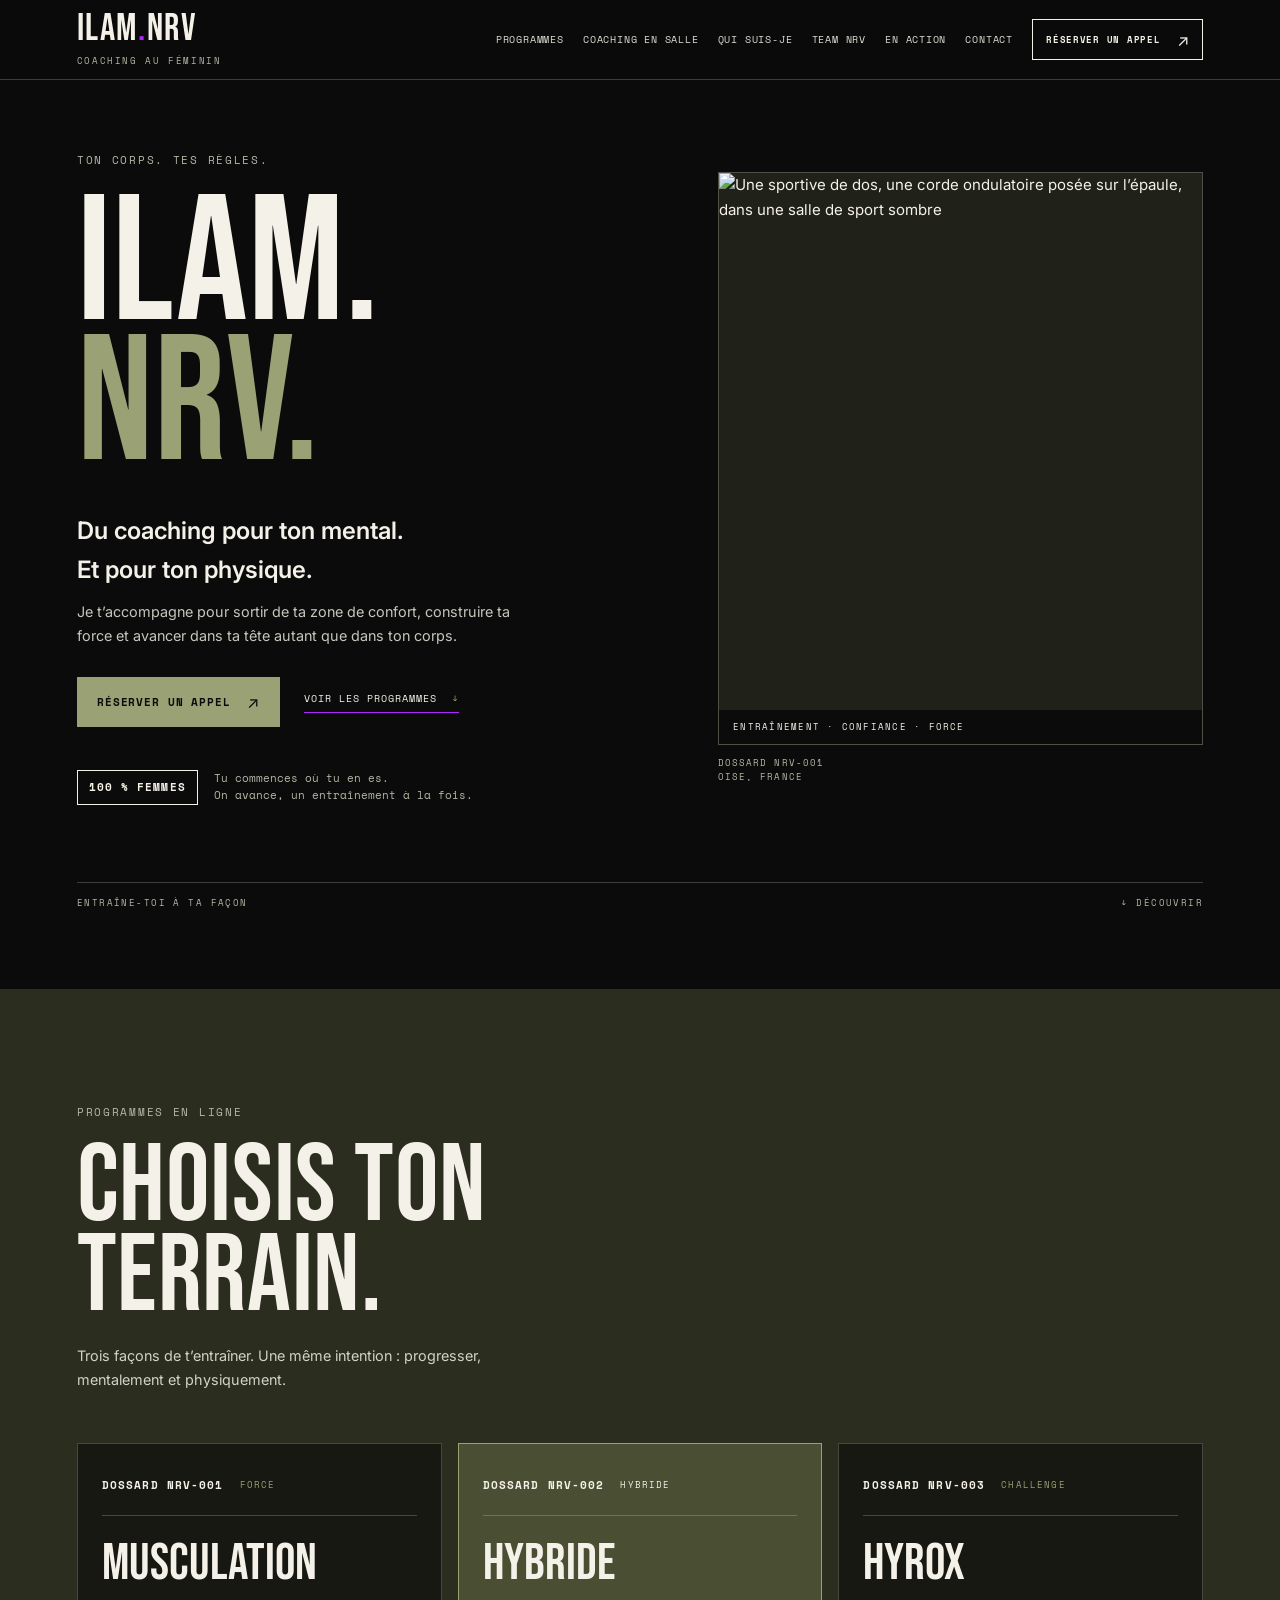
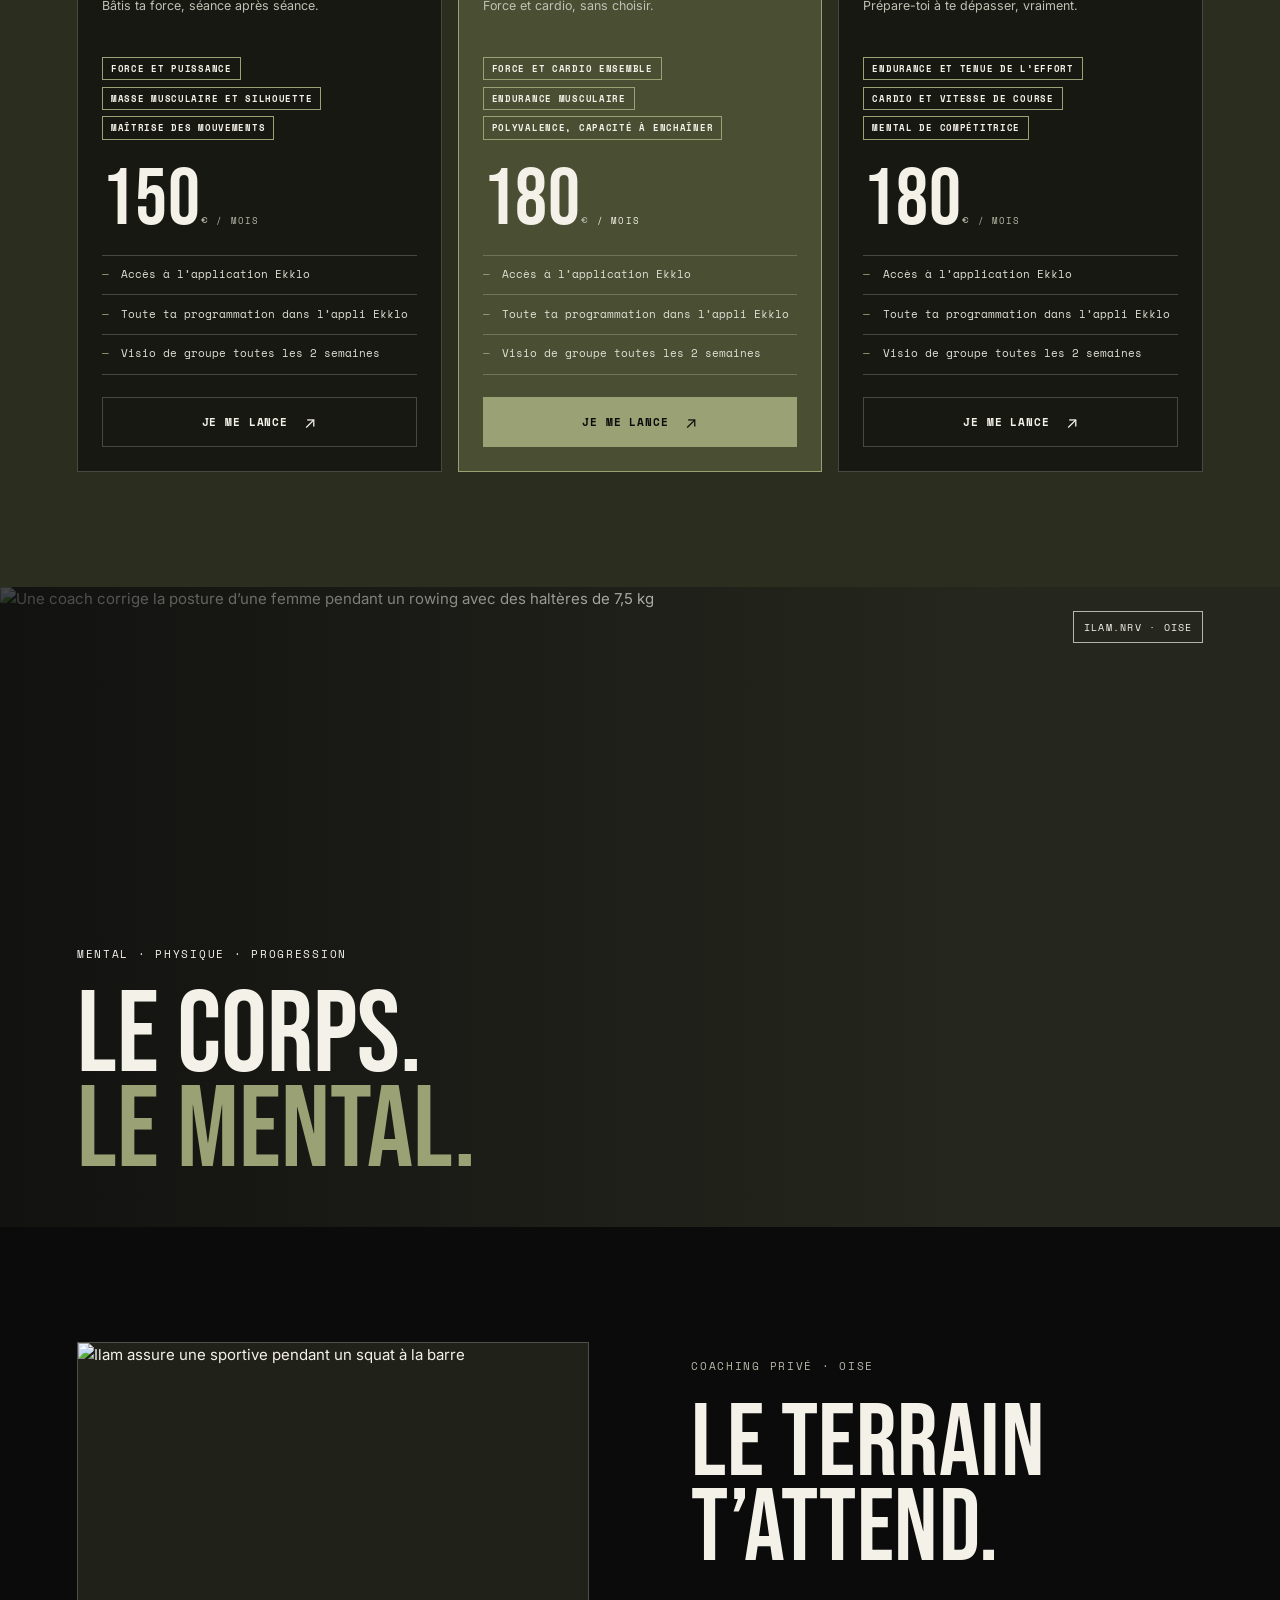
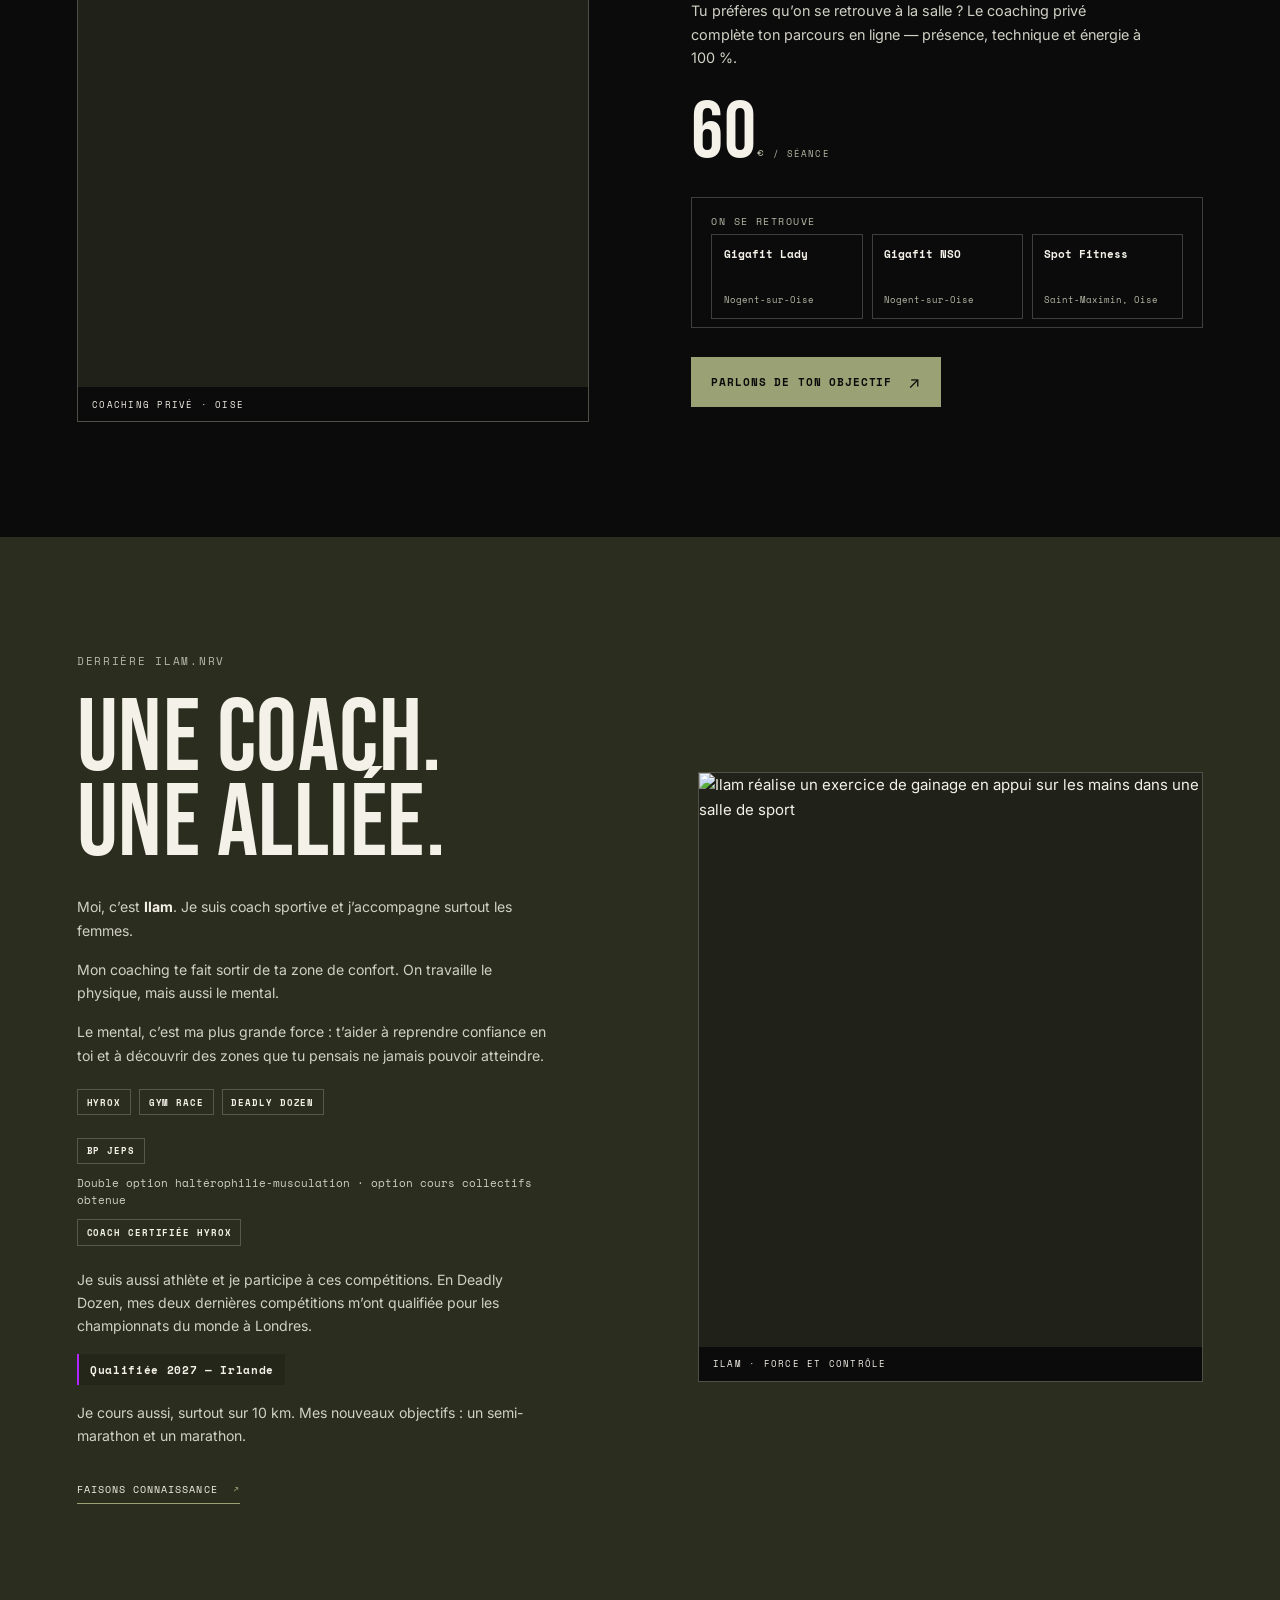
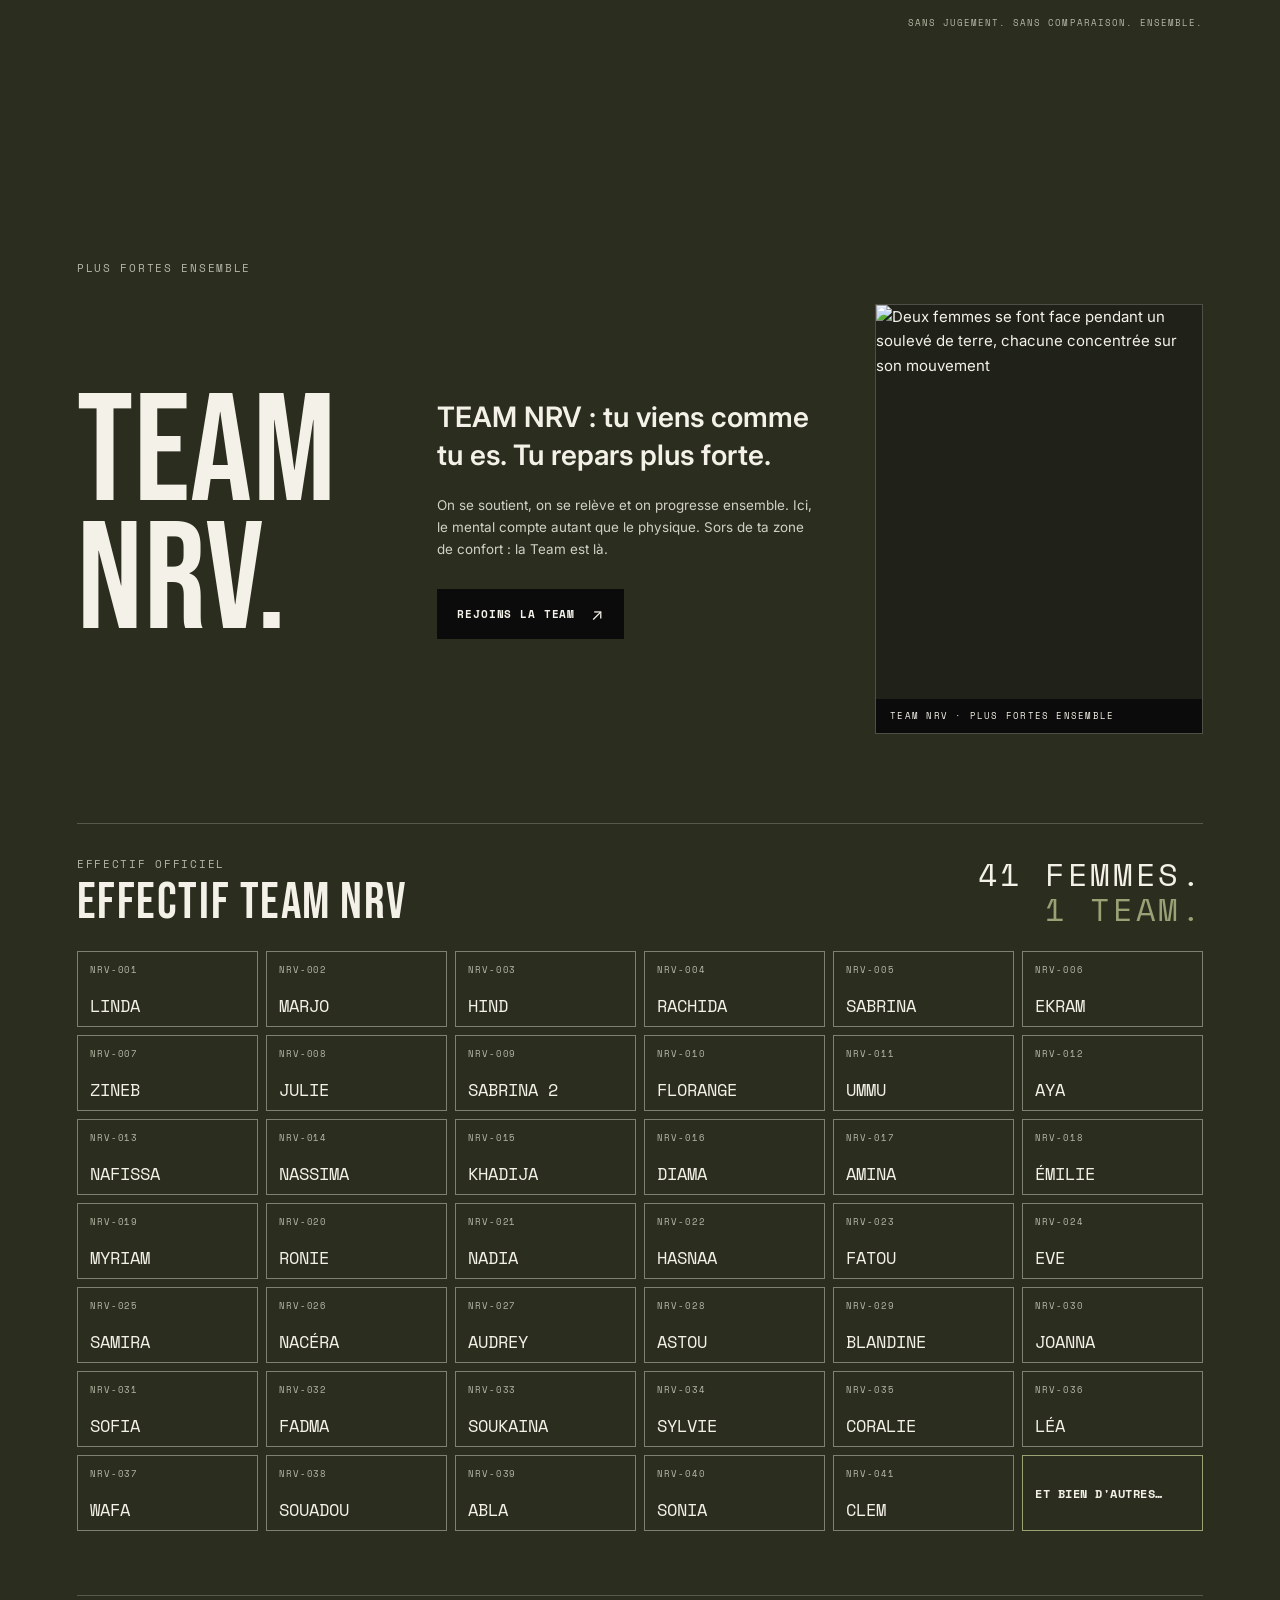
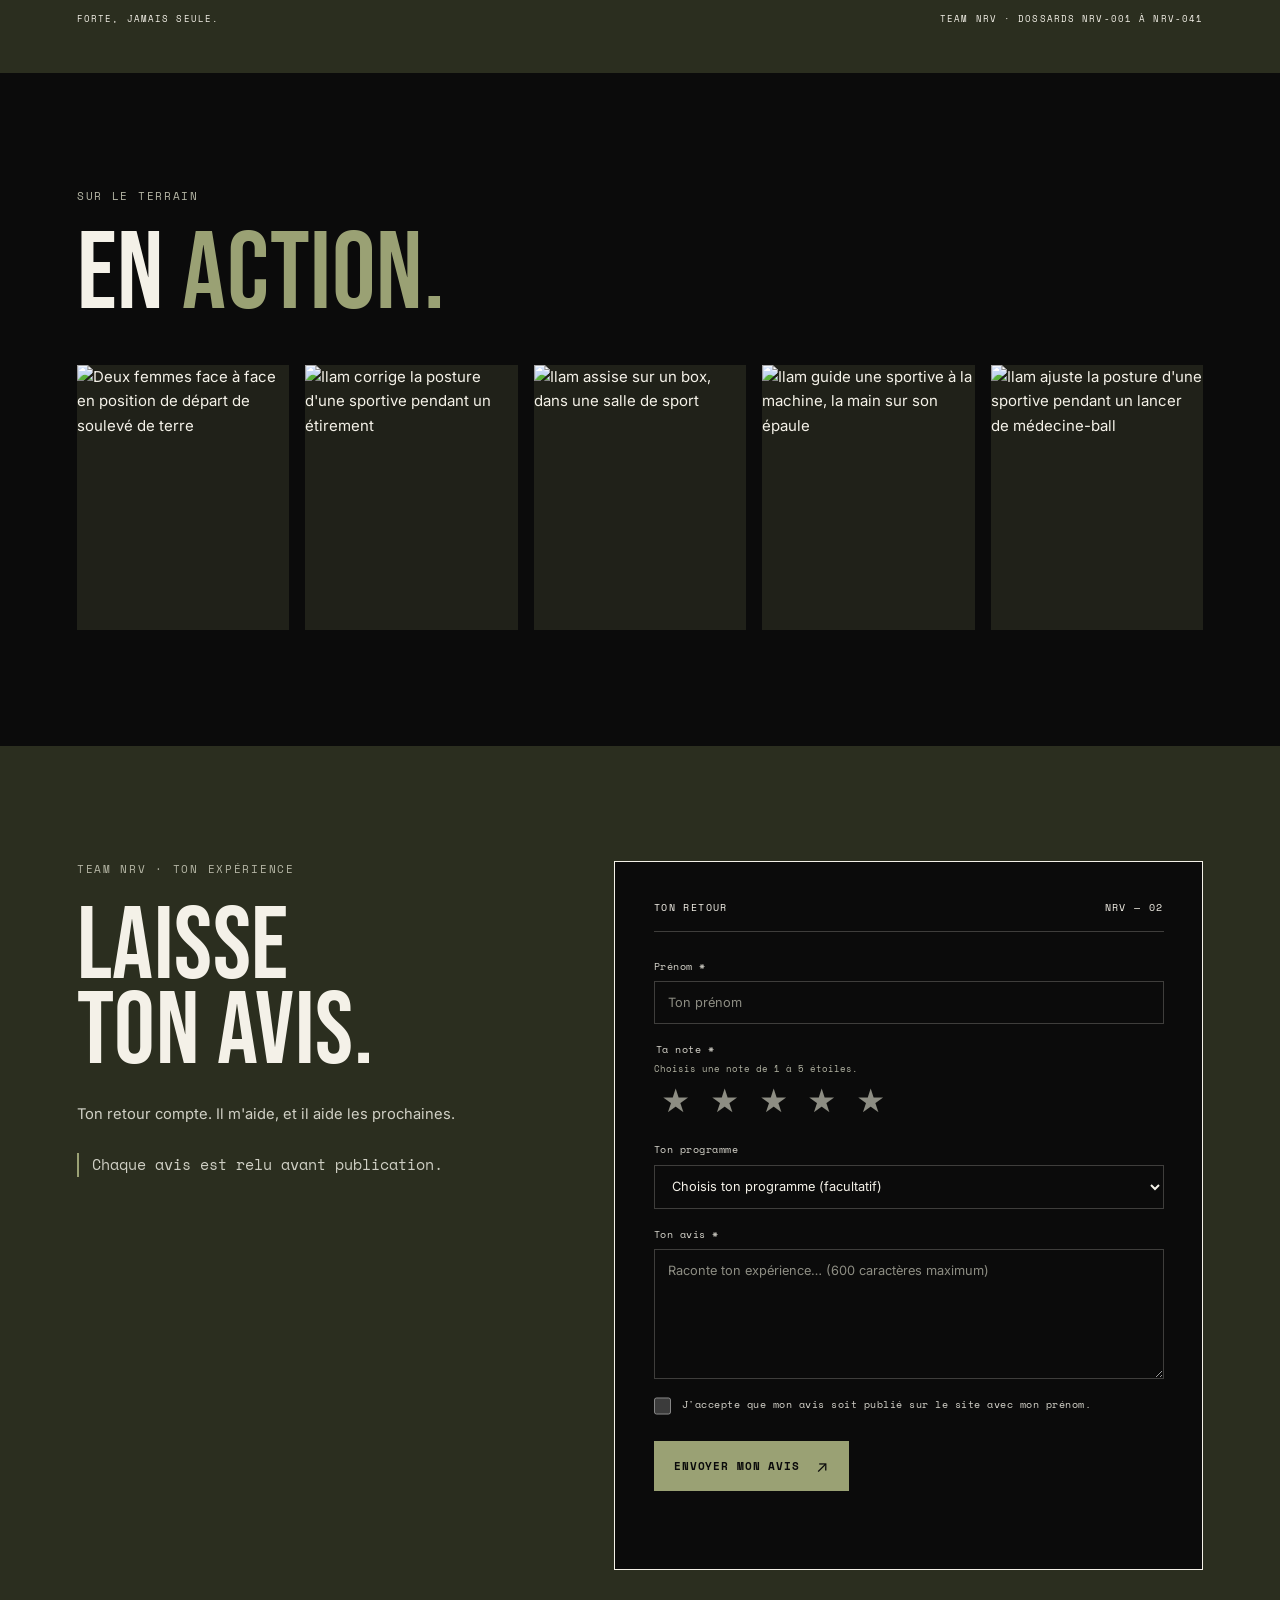
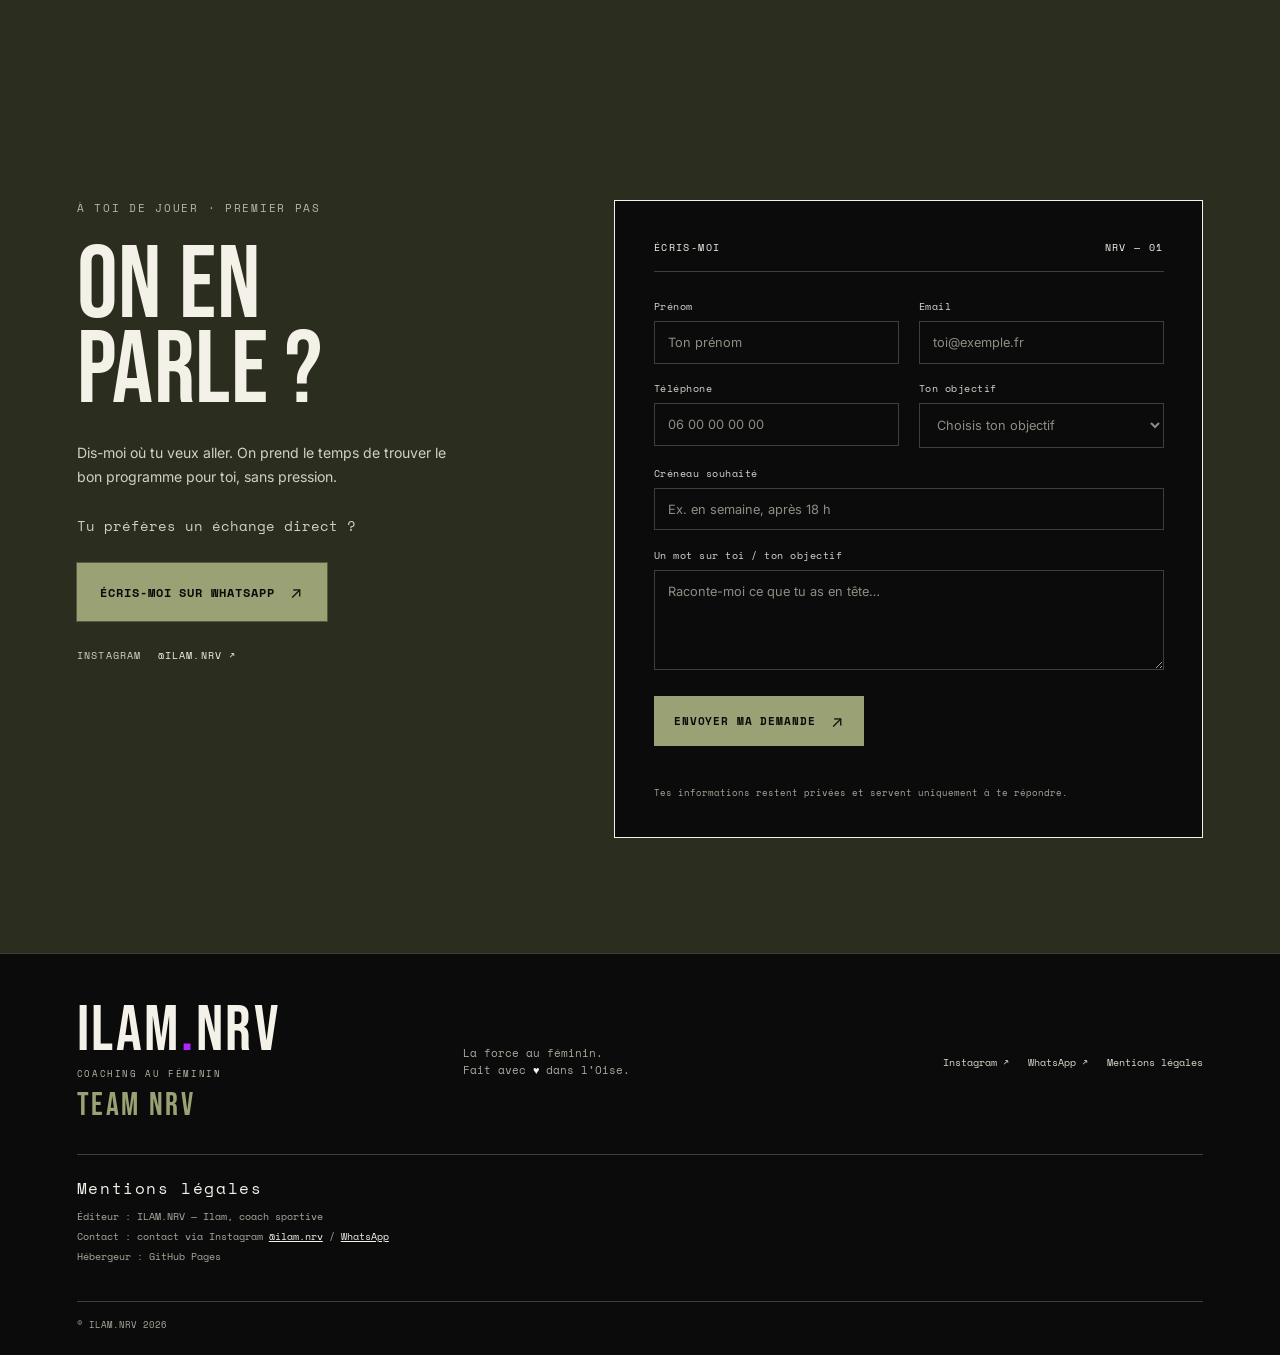
==== index.html @ b2edb25a "Qualites developpees par programme" ====
<!doctype html>
<html lang="fr">
<head>
  <meta charset="utf-8">
  <meta name="viewport" content="width=device-width, initial-scale=1">
  <meta name="theme-color" content="#0b0b0b">
  <meta name="description" content="ILAM.NRV — coaching sportif par Ilam dans l’Oise et en ligne. Un accompagnement qui travaille le mental et le physique.">
  <meta property="og:title" content="ILAM.NRV — Mental et physique, plus fortes ensemble">
  <meta property="og:description" content="Coaching sportif pour femmes dans l’Oise et en ligne. Sors de ta zone de confort avec la Team NRV.">
  <meta property="og:type" content="website">
  <meta property="og:url" content="https://ilamnrv.fr/">
  <meta property="og:image" content="https://customer-assets-39nsmqrw.emergentagent.net/wingman/59fffc21-75c6-4daf-b62d-70c28192cab5/attachments/2f1d0d1aef6d4a55929a9bb5141f93de_hero.webp">
  <meta property="og:image:alt" content="Une sportive de dos, une corde ondulatoire posée sur l’épaule, dans une salle de sport sombre">
  <link rel="canonical" href="https://ilamnrv.fr/">
  <title>ILAM.NRV — Coaching sportif dans l’Oise</title>
  <link rel="icon" type="image/svg+xml" href="https://customer-assets-39nsmqrw.emergentagent.net/wingman/59fffc21-75c6-4daf-b62d-70c28192cab5/attachments/b3d185df51384b5f903a141d37451ae3_favicon.svg">
  <link rel="preconnect" href="https://fonts.googleapis.com">
  <link rel="preconnect" href="https://fonts.gstatic.com" crossorigin>
  <link href="https://fonts.googleapis.com/css2?family=Bebas+Neue&family=Inter:wght@400;500;600;700;800&family=Space+Mono:wght@400;700&display=swap" rel="stylesheet">
  <link rel="stylesheet" href="styles.css">
  <link rel="stylesheet" href="avis.css">
  <link rel="stylesheet" href="galerie.css">
  <script src="script.js" defer></script>
</head>
<body>
  <a class="skip-link" href="#main">Aller au contenu</a>
  <header class="site-header">
    <a class="brand" href="#accueil" aria-label="ILAM.NRV, accueil"><span>ILAM<span class="brand-dot">.</span>NRV</span><small>COACHING AU FÉMININ</small></a>
    <button class="menu-toggle" type="button" aria-expanded="false" aria-controls="main-nav" aria-label="Ouvrir le menu"><span></span><span></span></button>
    <nav class="main-nav" id="main-nav" aria-label="Navigation principale">
      <a href="#programmes">Programmes</a>
      <a href="#salle">Coaching en salle</a>
      <a href="#apropos">Qui suis-je</a>
      <a href="#team">Team NRV</a>
      <a href="#en-action">En action</a>
      <a href="#contact">Contact</a>
      <a class="button button-small nav-cta" href="#contact">Réserver un appel <span aria-hidden="true">↗</span></a>
    </nav>
  </header>

  <main id="main">
    <section class="hero section-dark" id="accueil">
      <div class="hero-copy">
        <p class="eyebrow">TON CORPS. TES RÈGLES.</p>
        <h1>ILAM.<br><span>NRV.</span></h1>
        <p class="hero-lead">Du coaching pour ton mental.<br>Et pour ton physique.</p>
        <p class="hero-text">Je t’accompagne pour sortir de ta zone de confort, construire ta force et avancer dans ta tête autant que dans ton corps.</p>
        <div class="hero-actions">
          <a class="button button-primary" href="#contact">Réserver un appel <span aria-hidden="true">↗</span></a>
          <a class="text-link" href="#programmes">Voir les programmes <span aria-hidden="true">↓</span></a>
        </div>
        <div class="hero-note"><span class="stamp">100 % FEMMES</span><span>Tu commences où tu en es.<br>On avance, un entraînement à la fois.</span></div>
      </div>
      <div class="hero-visual">
        <div class="photo-frame hero-photo">
          <img class="photo-img" src="https://customer-assets-39nsmqrw.emergentagent.net/wingman/59fffc21-75c6-4daf-b62d-70c28192cab5/attachments/2f1d0d1aef6d4a55929a9bb5141f93de_hero.webp" alt="Une sportive de dos, une corde ondulatoire posée sur l’épaule, dans une salle de sport sombre" width="934" height="1400" fetchpriority="high" decoding="async">
          <span class="photo-caption">ENTRAÎNEMENT · CONFIANCE · FORCE</span>
        </div>
        <div class="hero-seal" role="group" aria-label="La force au féminin"><span>LA FORCE<br>AU FÉMININ</span></div>
        <p class="visual-index">DOSSARD NRV-001<br>OISE, FRANCE</p>
      </div>
      <div class="hero-bottom"><span>ENTRAÎNE-TOI À TA FAÇON</span><span>↓ DÉCOUVRIR</span></div>
    </section>

    <section class="programs section-olive section-pad" id="programmes">
      <div class="section-heading">
        <p class="eyebrow">PROGRAMMES EN LIGNE</p>
        <h2>CHOISIS TON<br><span>TERRAIN.</span></h2>
        <p class="section-intro">Trois façons de t’entraîner. Une même intention : progresser, mentalement et physiquement.</p>
      </div>
      <div class="program-grid">
        <article class="program-card">
          <div class="card-topline"><span class="dossard-label">DOSSARD NRV-001</span><span class="station-label">FORCE</span></div>
          <h3>Musculation</h3>
          <p class="program-desc">Bâtis ta force, séance après séance.</p>
          <ul class="qualities" aria-label="Qualités développées"><li>Force et puissance</li><li>Masse musculaire et silhouette</li><li>Maîtrise des mouvements</li></ul>
          <p class="price"><span>150</span>€ <small>/ MOIS</small></p>
          <ul><li>Accès à l’application Ekklo</li><li>Toute ta programmation dans l’appli Ekklo</li><li>Visio de groupe toutes les 2 semaines</li></ul>
          <a class="button button-outline" href="#contact" data-program="Musculation">Je me lance <span aria-hidden="true">↗</span></a>
        </article>
        <article class="program-card featured-card">
          <div class="card-topline"><span class="dossard-label">DOSSARD NRV-002</span><span class="station-label">HYBRIDE</span></div>
          <h3>Hybride</h3>
          <p class="program-desc">Force et cardio, sans choisir.</p>
          <ul class="qualities" aria-label="Qualités développées"><li>Force et cardio ensemble</li><li>Endurance musculaire</li><li>Polyvalence, capacité à enchaîner</li></ul>
          <p class="price"><span>180</span>€ <small>/ MOIS</small></p>
          <ul><li>Accès à l’application Ekklo</li><li>Toute ta programmation dans l’appli Ekklo</li><li>Visio de groupe toutes les 2 semaines</li></ul>
          <a class="button button-primary" href="#contact" data-program="Hybride">Je me lance <span aria-hidden="true">↗</span></a>
        </article>
        <article class="program-card">
          <div class="card-topline"><span class="dossard-label">DOSSARD NRV-003</span><span class="station-label">CHALLENGE</span></div>
          <h3>Hyrox</h3>
          <p class="program-desc">Prépare-toi à te dépasser, vraiment.</p>
          <ul class="qualities" aria-label="Qualités développées"><li>Endurance et tenue de l’effort</li><li>Cardio et vitesse de course</li><li>Mental de compétitrice</li></ul>
          <p class="price"><span>180</span>€ <small>/ MOIS</small></p>
          <ul><li>Accès à l’application Ekklo</li><li>Toute ta programmation dans l’appli Ekklo</li><li>Visio de groupe toutes les 2 semaines</li></ul>
          <a class="button button-outline" href="#contact" data-program="Hyrox">Je me lance <span aria-hidden="true">↗</span></a>
        </article>
      </div>
      
    </section>

    <section class="photo-band" aria-labelledby="photo-band-title">
      <div class="photo-band-image">
        <img src="https://customer-assets-39nsmqrw.emergentagent.net/wingman/59fffc21-75c6-4daf-b62d-70c28192cab5/attachments/538fa8eec18b4ac290afb28099e83bc7_action-row-correction.webp" alt="Une coach corrige la posture d’une femme pendant un rowing avec des haltères de 7,5 kg" width="795" height="1179" loading="lazy" decoding="async">
        <div class="photo-band-copy"><p class="eyebrow">MENTAL · PHYSIQUE · PROGRESSION</p><h2 id="photo-band-title">LE CORPS.<br><span>LE MENTAL.</span></h2></div>
        <span class="photo-band-mark">ILAM.NRV · OISE</span>
      </div>
    </section>

    <section class="studio section-dark section-pad" id="salle">
      <div class="studio-photo photo-frame">
        <img class="photo-img" src="https://customer-assets-39nsmqrw.emergentagent.net/wingman/59fffc21-75c6-4daf-b62d-70c28192cab5/attachments/91f830eb69574b3c95747f89919c73e8_action-spotting.webp" alt="Ilam assure une sportive pendant un squat à la barre" width="934" height="1400" loading="lazy" decoding="async">
        <span class="photo-tint" aria-hidden="true"></span>
        <span class="photo-caption">COACHING PRIVÉ · OISE</span>
      </div>
      <div class="studio-copy">
        <p class="eyebrow">COACHING PRIVÉ · OISE</p>
        <h2>LE TERRAIN<br><span>T’ATTEND.</span></h2>
        <p class="studio-text">Tu préfères qu’on se retrouve à la salle ? Le coaching privé complète ton parcours en ligne — présence, technique et énergie à 100 %.</p>
        <p class="price studio-price"><span>60</span>€ <small>/ SÉANCE</small></p>
        <div class="location-list"><h3>ON SE RETROUVE</h3><div class="location-grid"><p><strong>Gigafit Lady</strong><small>Nogent-sur-Oise</small></p><p><strong>Gigafit NSO</strong><small>Nogent-sur-Oise</small></p><p><strong>Spot Fitness</strong><small>Saint-Maximin, Oise</small></p></div></div>
        <a class="button button-primary" href="#contact">Parlons de ton objectif <span aria-hidden="true">↗</span></a>
      </div>
    </section>

    <section class="about section-olive section-pad" id="apropos">
      <div class="about-copy">
        <p class="eyebrow">DERRIÈRE ILAM.NRV</p>
        <h2>UNE COACH.<br><span>UNE ALLIÉE.</span></h2>
        <div class="about-story">
          <p>Moi, c’est <strong>Ilam</strong>. Je suis coach sportive et j’accompagne surtout les femmes.</p>
          <p>Mon coaching te fait sortir de ta zone de confort. On travaille le physique, mais aussi le mental.</p>
          <p>Le mental, c’est ma plus grande force : t’aider à reprendre confiance en toi et à découvrir des zones que tu pensais ne jamais pouvoir atteindre.</p>
          <div class="about-stamps" role="group" aria-label="Mes disciplines">
            <span class="stamp-tag">HYROX</span><span class="stamp-tag">GYM RACE</span><span class="stamp-tag">DEADLY DOZEN</span>
          </div>
          <div class="about-credential" role="group" aria-label="Diplôme et certification">
            <span class="stamp-tag">BP JEPS</span>
            <span>Double option haltérophilie-musculation · option cours collectifs obtenue</span>
            <span class="stamp-tag">COACH CERTIFIÉE HYROX</span>
          </div>
          <p>Je suis aussi athlète et je participe à ces compétitions. En Deadly Dozen, mes deux dernières compétitions m’ont qualifiée pour les championnats du monde à Londres.</p>
          <p class="about-highlight">Qualifiée 2027 — Irlande</p>
          <p>Je cours aussi, surtout sur 10 km. Mes nouveaux objectifs : un semi-marathon et un marathon.</p>
        </div>
        <a class="text-link" href="#contact">Faisons connaissance <span aria-hidden="true">↗</span></a>
      </div>
      <div class="about-visual photo-frame">
        <img class="photo-img" src="https://customer-assets-39nsmqrw.emergentagent.net/wingman/59fffc21-75c6-4daf-b62d-70c28192cab5/attachments/325dfdfa7c3440418f1470f2d3d3f4a5_coach-bio.webp" alt="Ilam réalise un exercice de gainage en appui sur les mains dans une salle de sport" width="934" height="1400" loading="lazy" decoding="async">
        <span class="photo-tint" aria-hidden="true"></span>
        <span class="photo-caption">ILAM · FORCE ET CONTRÔLE</span>
      </div>
      <span class="about-side-note">SANS JUGEMENT. SANS COMPARAISON. ENSEMBLE.</span>
    </section>

    <section class="team section-olive section-pad" id="team">
      <p class="eyebrow">PLUS FORTES ENSEMBLE</p>
      <div class="team-grid">
        <div><h2>TEAM<br><span>NRV.</span></h2></div>
        <div class="team-message"><p class="team-big">TEAM NRV : tu viens comme tu es. Tu repars plus forte.</p><p>On se soutient, on se relève et on progresse ensemble. Ici, le mental compte autant que le physique. Sors de ta zone de confort : la Team est là.</p><a class="button button-dark" href="#contact">Rejoins la Team <span aria-hidden="true">↗</span></a></div>
        <div class="team-photo photo-frame">
          <img class="photo-img" src="https://customer-assets-39nsmqrw.emergentagent.net/wingman/59fffc21-75c6-4daf-b62d-70c28192cab5/attachments/f310527c80c34c64947947c3dbbf2a2f_team.webp" alt="Deux femmes se font face pendant un soulevé de terre, chacune concentrée sur son mouvement" width="934" height="1400" loading="lazy" decoding="async">
          <span class="photo-caption">TEAM NRV · PLUS FORTES ENSEMBLE</span>
        </div>
      </div>
      <div class="roster-wall" role="group" aria-labelledby="roster-title"><div class="roster-heading"><div><p class="eyebrow">EFFECTIF OFFICIEL</p><h3 id="roster-title">EFFECTIF TEAM NRV</h3></div><p class="roster-counter">41 FEMMES.<br><span>1 TEAM.</span></p></div><ol class="roster-grid" id="team-roster" aria-label="Matricules des membres de la Team NRV"></ol></div>
      <div class="team-footer"><span>FORTE, JAMAIS SEULE.</span><span>TEAM NRV · DOSSARDS NRV-001 À NRV-041</span></div>
    </section>

    <section class="action-gallery section-dark section-pad" id="en-action" aria-labelledby="action-title">
      <div class="section-heading action-heading">
        <p class="eyebrow">SUR LE TERRAIN</p>
        <h2 id="action-title">EN <span>ACTION.</span></h2>
      </div>
      <div class="action-gallery-grid">
        <figure class="action-photo">
          <img src="https://customer-assets-39nsmqrw.emergentagent.net/wingman/59fffc21-75c6-4daf-b62d-70c28192cab5/attachments/c5283e08772f4008bc5055bdb6f4329b_gal-1.webp" alt="Deux femmes face à face en position de départ de soulevé de terre" width="931" height="1400" loading="lazy" decoding="async">
        </figure>
        <figure class="action-photo">
          <img src="https://customer-assets-39nsmqrw.emergentagent.net/wingman/59fffc21-75c6-4daf-b62d-70c28192cab5/attachments/ae83a28df72f4fc6b87b0a1ae8347b09_gal-2.webp" alt="Ilam corrige la posture d'une sportive pendant un étirement" width="918" height="1400" loading="lazy" decoding="async">
        </figure>
        <figure class="action-photo">
          <img src="https://customer-assets-39nsmqrw.emergentagent.net/wingman/59fffc21-75c6-4daf-b62d-70c28192cab5/attachments/fb1cf859b3614d289e0cd7d7de0aa894_gal-3.webp" alt="Ilam assise sur un box, dans une salle de sport" width="934" height="1400" loading="lazy" decoding="async">
        </figure>
        <figure class="action-photo">
          <img src="https://customer-assets-39nsmqrw.emergentagent.net/wingman/59fffc21-75c6-4daf-b62d-70c28192cab5/attachments/b2d11d7721594387a27c7cc48e9ef4bf_gal-4.webp" alt="Ilam guide une sportive à la machine, la main sur son épaule" width="930" height="1400" loading="lazy" decoding="async">
        </figure>
        <figure class="action-photo">
          <img src="https://customer-assets-39nsmqrw.emergentagent.net/wingman/59fffc21-75c6-4daf-b62d-70c28192cab5/attachments/e45c0e11fc07440eb84a5d605d43f8c0_gal-5.webp" alt="Ilam ajuste la posture d'une sportive pendant un lancer de médecine-ball" width="918" height="1400" loading="lazy" decoding="async">
        </figure>
      </div>
    </section>

    <section class="reviews section-dark section-pad" id="avis" aria-labelledby="reviews-title" hidden>
      <div class="section-heading reviews-heading">
        <p class="eyebrow">ELLES EN PARLENT</p>
        <h2 id="reviews-title">DU VRAI.<br><span>DU VÉCU.</span></h2>
      </div>
      <div class="review-grid" id="review-grid"></div>
    </section>

    <section class="avis-form section-olive section-pad" id="avis-form" aria-labelledby="avis-form-title">
      <div class="avis-intro">
        <p class="eyebrow">TEAM NRV · TON EXPÉRIENCE</p>
        <h2 id="avis-form-title">LAISSE<br><span>TON AVIS.</span></h2>
        <p>Ton retour compte. Il m'aide, et il aide les prochaines.</p>
        <p class="avis-note">Chaque avis est relu avant publication.</p>
      </div>
      <form class="avis-form-card" id="avis-form-fields">
        <input type="hidden" name="_subject" value="Nouvel avis ILAM.NRV à valider">
        <input type="hidden" name="_template" value="table">
        <input type="hidden" name="_captcha" value="false">
        <input class="form-honeypot" type="text" name="_honey" tabindex="-1" autocomplete="off" aria-hidden="true">
        <div class="form-heading"><span>TON RETOUR</span><span>NRV — 02</span></div>
        <label>Prénom *<input name="prenom" autocomplete="given-name" required placeholder="Ton prénom"></label>
        <fieldset class="rating-fieldset" aria-describedby="rating-help">
          <legend>Ta note *</legend>
          <p id="rating-help" class="rating-help">Choisis une note de 1 à 5 étoiles.</p>
          <div class="rating-options" id="rating-options">
            <label class="star-option"><input type="radio" name="rating" value="1" aria-label="1 étoile" required><span aria-hidden="true">★</span></label>
            <label class="star-option"><input type="radio" name="rating" value="2" aria-label="2 étoiles" required><span aria-hidden="true">★</span></label>
            <label class="star-option"><input type="radio" name="rating" value="3" aria-label="3 étoiles" required><span aria-hidden="true">★</span></label>
            <label class="star-option"><input type="radio" name="rating" value="4" aria-label="4 étoiles" required><span aria-hidden="true">★</span></label>
            <label class="star-option"><input type="radio" name="rating" value="5" aria-label="5 étoiles" required><span aria-hidden="true">★</span></label>
          </div>
        </fieldset>
        <label>Ton programme<select name="program">
          <option value="" selected>Choisis ton programme (facultatif)</option>
          <option>Musculation</option><option>Hybride</option><option>Hyrox</option><option>Coaching en salle</option><option>Autre</option>
        </select></label>
        <label>Ton avis *<textarea name="message" rows="5" maxlength="600" required placeholder="Raconte ton expérience… (600 caractères maximum)"></textarea></label>
        <label class="consent-label"><input type="checkbox" name="consent" value="oui" required> <span>J'accepte que mon avis soit publié sur le site avec mon prénom.</span></label>
        <button class="button button-primary form-submit" type="submit">Envoyer mon avis <span aria-hidden="true">↗</span></button>
        <p class="form-status" id="avis-form-status" role="status" aria-live="polite"></p>
      </form>
    </section>

    <section class="contact section-olive section-pad" id="contact">
      <div class="contact-intro">
        <p class="eyebrow">À TOI DE JOUER · PREMIER PAS</p>
        <h2>ON EN<br><span>PARLE ?</span></h2>
        <p>Dis-moi où tu veux aller. On prend le temps de trouver le bon programme pour toi, sans pression.</p>
        <p class="contact-direct">Tu préfères un échange direct ?</p>
        <a class="button button-primary contact-whatsapp" href="https://wa.me/33601022268" target="_blank" rel="noopener noreferrer">Écris-moi sur WhatsApp <span aria-hidden="true">↗</span></a>
        <a class="instagram-link" href="https://instagram.com/ilam.nrv" target="_blank" rel="noopener noreferrer">INSTAGRAM <span>@ILAM.NRV ↗</span></a>
      </div>
      <form class="contact-form" id="contact-form">
        <input type="hidden" name="_subject" value="Nouvelle demande d'appel ILAM.NRV">
        <input type="hidden" name="_template" value="table">
        <input type="hidden" name="_captcha" value="false">
        <input class="form-honeypot" type="text" name="_honey" tabindex="-1" autocomplete="off" aria-hidden="true">
        <div class="form-heading"><span>ÉCRIS-MOI</span><span>NRV — 01</span></div>
        <div class="form-row"><label>Prénom<input name="firstName" autocomplete="given-name" required placeholder="Ton prénom"></label><label>Email<input type="email" name="email" autocomplete="email" required placeholder="toi@exemple.fr"></label></div>
        <div class="form-row"><label>Téléphone<input type="tel" name="phone" autocomplete="tel" placeholder="06 00 00 00 00"></label><label>Ton objectif<select name="goal" required><option value="" selected disabled>Choisis ton objectif</option><option>Musculation</option><option>Hybride</option><option>Hyrox</option><option>Coaching en salle</option><option>Autre</option></select></label></div>
        <label>Créneau souhaité<input name="time" placeholder="Ex. en semaine, après 18 h"></label>
        <label>Un mot sur toi / ton objectif<textarea name="message" rows="3" placeholder="Raconte-moi ce que tu as en tête…"></textarea></label>
        <button class="button button-primary form-submit" type="submit">Envoyer ma demande <span aria-hidden="true">↗</span></button>
        <p class="form-status" id="form-status" role="status" aria-live="polite"></p>
        <p class="form-privacy">Tes informations restent privées et servent uniquement à te répondre.</p>
      </form>
    </section>
  </main>

  <footer class="site-footer">
    <a class="brand footer-brand" href="#accueil"><span>ILAM<span class="brand-dot">.</span>NRV</span><small>COACHING AU FÉMININ</small><strong>TEAM NRV</strong></a>
    <p>La force au féminin.<br>Fait avec <span role="img" aria-label="amour">♥</span> dans l’Oise.</p>
    <div class="footer-links"><a href="https://instagram.com/ilam.nrv" target="_blank" rel="noopener noreferrer">Instagram ↗</a><a href="https://wa.me/33601022268" target="_blank" rel="noopener noreferrer">WhatsApp ↗</a><a href="#mentions">Mentions légales</a></div>
    <section class="legal-details" id="mentions" aria-labelledby="legal-title">
      <h2 id="legal-title">Mentions légales</h2>
      <p>Éditeur : ILAM.NRV — Ilam, coach sportive</p>
      <p>Contact : contact via Instagram <a href="https://instagram.com/ilam.nrv" target="_blank" rel="noopener noreferrer">@ilam.nrv</a> / <a href="https://wa.me/33601022268" target="_blank" rel="noopener noreferrer">WhatsApp</a></p>
      <p>Hébergeur : GitHub Pages</p>
      <!-- TODO-SIRET : Ajouter le SIRET et l’adresse. -->
    </section>
    <small class="legal-copyright">© ILAM.NRV 2026</small>
  </footer>
</body>
</html>
---- styles.css ----
:root {
  color-scheme: dark;
  --black: #0b0b0b;
  --olive-deep: #2b2e1f;
  --olive: #4a4f33;
  --khaki: #9aa174;
  --paper: #f4f1e8;
  --muted: #b6b7a6;
  --line: rgba(244, 241, 232, .22);
  --violet: #b026ff;
  --display: "Bebas Neue", Impact, sans-serif;
  --mono: "Space Mono", monospace;
  --sans: "Inter", Arial, sans-serif;
  --gutter: clamp(1.25rem, 6vw, 7.5rem);
}

* { box-sizing: border-box; }
html { scroll-behavior: smooth; scroll-padding-top: 84px; }
body { margin: 0; background: var(--black); color: var(--paper); font: 15px/1.65 var(--sans); }
a { color: inherit; text-decoration: none; }
button, input, select, textarea { font: inherit; }
:focus-visible { outline: 2px solid var(--violet); outline-offset: 4px; }
.skip-link { position: absolute; z-index: 100; left: 1rem; top: -5rem; padding: .8rem 1rem; background: var(--paper); color: var(--black); }
.skip-link:focus { top: 1rem; }
.site-header { min-height: 80px; position: sticky; top: 0; z-index: 20; display: flex; align-items: center; justify-content: space-between; gap: 2rem; padding: .75rem var(--gutter); background: rgba(11,11,11,.97); border-bottom: 1px solid var(--line); }
.brand { display: flex; flex-direction: column; line-height: 1; flex: none; }
.brand > span { font: 2rem/.9 var(--display); letter-spacing: .04em; }
.brand-dot { color: var(--violet); }
.brand small { margin-top: .45rem; color: var(--muted); font: .56rem var(--mono); letter-spacing: .16em; }
.main-nav { display: flex; align-items: center; justify-content: flex-end; gap: clamp(.7rem, 1.5vw, 1.5rem); }
.main-nav > a:not(.button) { color: #deddd5; font: .62rem var(--mono); letter-spacing: .08em; text-transform: uppercase; }
.main-nav > a:not(.button):hover, .footer-links a:hover { color: var(--violet); }
.menu-toggle { display: none; }
.button { display: inline-flex; align-items: center; justify-content: center; gap: 1rem; min-height: 50px; padding: .85rem 1.2rem; border: 1px solid var(--paper); background: transparent; color: var(--paper); font: 700 .67rem var(--mono); letter-spacing: .08em; text-align: center; text-transform: uppercase; }
.button span { font: 1rem var(--sans); }
.button:hover { background: var(--paper); color: var(--black); }
.button-small { min-height: 40px; padding: .6rem .8rem; font-size: .58rem; }
.button-primary { border-color: var(--khaki); background: var(--khaki); color: var(--black); }
.button-primary:hover { border-color: var(--paper); background: var(--paper); color: var(--black); }
.button-outline { border-color: var(--line); }
.button-dark { border-color: var(--black); background: var(--black); color: var(--paper); }
.section-dark { background: var(--black); }
.section-olive { background: var(--olive-deep); }
.section-pad { padding: clamp(5rem, 9vw, 9rem) var(--gutter); }
.eyebrow { margin: 0 0 1.75rem; color: var(--muted); font: .67rem var(--mono); letter-spacing: .16em; text-transform: uppercase; }
.index-number { display: inline-block; margin-right: .8rem; color: var(--violet); }
.hero { position: relative; display: grid; grid-template-columns: 1fr .88fr; align-items: center; gap: clamp(2rem, 7vw, 7rem); min-height: min(780px, calc(100vh - 80px)); padding: clamp(4rem, 8vh, 7rem) var(--gutter) 5rem; }
.hero-copy { max-width: 650px; }
.hero h1, .section-heading h2, .studio h2, .about h2, .team h2, .contact h2 { margin: 0; font: clamp(6rem, 12vw, 11rem)/.83 var(--display); letter-spacing: .005em; text-transform: uppercase; }
.hero h1 span { color: var(--violet); }
.section-heading h2, .studio h2, .about h2, .contact h2 { font-size: clamp(4.5rem, 8vw, 8rem); }
.section-heading h2 span, .studio h2 span, .about h2 span, .team h2 span, .contact h2 span { color: var(--paper); }
.hero-lead { margin: 2.2rem 0 .65rem; font-size: clamp(1.1rem, 2vw, 1.5rem); font-weight: 600; }
.hero-lead em { color: var(--paper); font-style: normal; }
.hero-text { max-width: 440px; margin: .5rem 0 1.8rem; color: #c6c6bd; font-size: .9rem; }
.hero-actions { display: flex; align-items: center; gap: 1.5rem; flex-wrap: wrap; }
.text-link { border-bottom: 1px solid var(--violet); padding: 0 0 .35rem; font: .65rem var(--mono); letter-spacing: .1em; text-transform: uppercase; }
.text-link span { margin-left: .5rem; color: var(--violet); }
.hero-note { display: flex; align-items: center; gap: 1rem; margin-top: 2.7rem; color: var(--muted); font: .66rem/1.6 var(--mono); }
.stamp { display: inline-block; border: 1px solid var(--paper); padding: .5rem .7rem; color: var(--paper); font-weight: 700; letter-spacing: .1em; }
.hero-visual { display: grid; grid-template-rows: auto minmax(0, 1fr) auto; gap: .7rem; width: 100%; max-width: 520px; height: min(68vh, 650px); min-height: 440px; justify-self: end; }
.photo-frame { position: relative; display: flex; flex-direction: column; overflow: hidden; border: 1px solid var(--line); background: #202119; }
.photo-img { display: block; flex: 1 1 auto; width: 100%; height: 100%; min-height: 0; object-fit: cover; object-position: 50% 46%; }
.photo-caption { flex: none; padding: .65rem .9rem; background: var(--black); color: var(--paper); font: .55rem var(--mono); letter-spacing: .14em; }
.hero-photo { width: 100%; height: 100%; }
.hero-photo .photo-img { object-position: 50% 45%; }
.hero-seal { justify-self: start; padding: .45rem .7rem; border: 1px solid var(--line); color: var(--paper); font: .58rem/1.4 var(--mono); letter-spacing: .1em; }
.visual-index { justify-self: end; margin: 0; color: var(--muted); font: .56rem/1.6 var(--mono); letter-spacing: .12em; }
.hero-bottom { display: flex; grid-column: 1 / -1; justify-content: space-between; margin-top: -.8rem; border-top: 1px solid var(--line); padding-top: .85rem; color: var(--muted); font: .56rem var(--mono); letter-spacing: .16em; }
.section-heading { max-width: 1270px; margin: 0 auto 3.2rem; text-align: left; }
.section-heading .eyebrow { margin-bottom: 1.4rem; }
.section-heading h2 { font-size: clamp(4.5rem, 8.5vw, 8rem); }
.section-intro { max-width: 470px; margin: 1.3rem 0 0; color: #d2d2c8; font-size: .9rem; }
.program-grid { display: grid; grid-template-columns: repeat(3, minmax(0, 1fr)); gap: 1rem; max-width: 1270px; margin: 0 auto; align-items: stretch; }
.program-card { position: relative; display: flex; flex-direction: column; min-height: 500px; padding: 1.5rem; border: 1px solid var(--line); background: rgba(11,11,11,.22); }
.featured-card { border-color: var(--khaki); background: rgba(11,11,11,.35); }
.card-topline { display: flex; align-items: center; gap: 1rem; min-height: 48px; border-bottom: 1px solid var(--line); padding-bottom: .8rem; }
.station-number { color: var(--violet); font: 3.5rem/.8 var(--display); }
.station-label { color: var(--muted); font: .56rem var(--mono); letter-spacing: .13em; }
.program-card h3 { margin: 1.7rem 0 .1rem; font: clamp(2.5rem, 4vw, 4.2rem)/.95 var(--display); }
.program-desc { min-height: 2.8rem; margin: .4rem 0 .8rem; color: #c0c1b5; font-size: .78rem; }
.price { margin: .5rem 0 1.2rem; color: var(--muted); font: .7rem var(--mono); letter-spacing: .08em; }
.price > span { color: var(--paper); font: 3.4rem/.9 var(--display); }
.price small { color: var(--muted); font: .58rem var(--mono); letter-spacing: .12em; }
.program-card ul { flex: 1; margin: 0 0 1.4rem; padding: 0; border-top: 1px solid var(--line); list-style: none; }
.program-card li { position: relative; border-bottom: 1px solid var(--line); padding: .72rem 0 .72rem 1.2rem; color: #e1e0d7; font: .67rem/1.45 var(--mono); }
.program-card li::before { position: absolute; left: 0; color: var(--khaki); content: "—"; }
.program-card .button { width: 100%; }
.followup-strip { display: grid; grid-template-columns: minmax(0, .75fr) minmax(0, 1fr); align-items: center; gap: clamp(2rem, 5vw, 5rem); max-width: 950px; margin: 4rem auto 0; }
.followup-photo { width: 100%; height: 330px; }
.followup-photo .photo-img { object-position: 50% 36%; }
.followup-strip .fine-print { max-width: 440px; margin: 0; color: #deddd5; font: .72rem/1.8 var(--mono); }
.studio { display: grid; grid-template-columns: 1fr 1fr; align-items: center; gap: clamp(3rem, 8vw, 8rem); }
.studio-photo { width: 100%; height: min(66vw, 680px); min-height: 500px; }
.studio-photo .photo-img { object-position: 50% 31%; }
.studio-copy { max-width: 580px; }
.studio-text { max-width: 450px; margin: 1.7rem 0; color: #d0d0c5; font-size: .9rem; }
.studio-price { margin: 1.1rem 0 1.7rem; }
.location-list { margin: 0 0 1.8rem; border: 1px solid var(--line); padding: 1rem 1.2rem .5rem; }
.location-list h3 { margin: 0 0 .4rem; color: var(--muted); font: .6rem var(--mono); letter-spacing: .15em; }
.location-list p { display: flex; align-items: baseline; gap: .8rem; margin: 0; padding: .8rem 0; border-top: 1px solid var(--line); font: .73rem var(--mono); }
.location-list p span { color: var(--violet); font-size: .68rem; }
.location-list p small { margin-left: auto; color: var(--muted); font-size: .6rem; }
.about { position: relative; display: grid; grid-template-columns: 1fr 1fr; align-items: center; gap: clamp(3rem, 9vw, 9rem); }
.about-copy { max-width: 590px; }
.about-story { max-width: 500px; margin: 1.8rem 0; }
.about-story p { max-width: 470px; margin: 0; color: #d0d0c5; font-size: .88rem; }
.about-story p + p { margin-top: 1rem; }
.about-story strong { color: var(--paper); }
.about-stamps { display: flex; flex-wrap: wrap; gap: .5rem; margin: 1.4rem 0; }
.stamp-tag { display: inline-block; border: 1px solid var(--line); padding: .35rem .55rem; color: var(--paper); font: 700 .56rem var(--mono); letter-spacing: .1em; }
.about-credential { display: flex; align-items: center; flex-wrap: wrap; gap: .7rem; margin: 0 0 1.4rem; color: #d0d0c5; font: .67rem/1.55 var(--mono); }
.about-credential .stamp-tag { flex: none; }
.about-story .about-highlight { display: inline-block; margin-top: 1rem; border-left: 2px solid var(--khaki); padding: .45rem .7rem; background: rgba(11,11,11,.22); color: var(--paper); font: 700 .7rem var(--mono); letter-spacing: .06em; }
.about-visual { width: 100%; height: min(58vw, 610px); min-height: 420px; }
.about-visual .photo-img { object-position: 50% 29%; }
.about-side-note { grid-column: 1 / -1; justify-self: end; color: var(--muted); font: .54rem var(--mono); letter-spacing: .12em; }
.team { background: var(--olive-deep); padding-top: clamp(5rem, 9vw, 8rem); padding-bottom: 2rem; }
.team-grid { display: grid; grid-template-columns: .8fr 1fr .85fr; align-items: center; gap: clamp(1.5rem, 4vw, 4rem); max-width: 1270px; margin: 0 auto; }
.team h2 { font-size: clamp(6rem, 12vw, 11rem); }
.team-message { max-width: 500px; }
.team-big { margin: 0 0 1.2rem; font-size: clamp(1.3rem, 2.2vw, 1.8rem); font-weight: 600; line-height: 1.35; }
.team-message > p:not(.team-big) { max-width: 410px; margin: 0 0 1.8rem; color: #d0d0c5; font-size: .84rem; }
.team-photo { width: 100%; max-width: 350px; height: 430px; justify-self: end; }
.team-photo .photo-img { object-position: 50% 47%; }
.team-footer { display: flex; justify-content: space-between; gap: 1rem; max-width: 1270px; margin: 4rem auto 0; border-top: 1px solid var(--line); padding: 1rem 0; font: .58rem var(--mono); letter-spacing: .12em; }
.contact { display: grid; grid-template-columns: .85fr 1.15fr; align-items: start; gap: clamp(3rem, 8vw, 8rem); }
.contact-intro { position: sticky; top: 120px; }
.contact-intro > p:not(.eyebrow) { max-width: 390px; margin: 1.7rem 0; color: #d0d0c5; font-size: .88rem; }
.contact-direct { margin: 1.8rem 0 .65rem; color: var(--paper); font: .68rem var(--mono); }
.contact-intro .contact-whatsapp { min-height: 58px; margin-bottom: 1.7rem; padding: 1rem 1.4rem; font-size: .72rem; box-shadow: 0 0 0 1px rgba(154, 161, 116, .4); }
.instagram-link { display: flex; gap: 1rem; color: #d4d1c5; font: .62rem var(--mono); letter-spacing: .12em; }
.instagram-link span { color: var(--paper); }
.contact-form { max-width: 800px; padding: clamp(1.4rem, 3vw, 3rem); border: 1px solid var(--paper); background: var(--black); }
.form-heading { display: flex; justify-content: space-between; margin-bottom: 1.7rem; border-bottom: 1px solid var(--line); padding-bottom: 1rem; color: var(--paper); font: .62rem var(--mono); letter-spacing: .14em; }
.form-row { display: grid; grid-template-columns: 1fr 1fr; gap: 1.25rem; }
.contact-form label { display: block; margin: 0 0 1.1rem; color: #d9d7ce; font: .62rem var(--mono); letter-spacing: .05em; }
.contact-form input, .contact-form select, .contact-form textarea { display: block; width: 100%; margin-top: .45rem; border: 1px solid var(--line); padding: .8rem; background: transparent; color: var(--paper); font: .8rem var(--sans); }
.contact-form input[type="hidden"] { display: none; }
.form-honeypot { position: absolute; left: -10000px; width: 1px !important; height: 1px; padding: 0 !important; border: 0 !important; }
.contact-form input:focus, .contact-form select:focus, .contact-form textarea:focus { border-color: var(--violet); outline: 0; }
.contact-form input::placeholder, .contact-form textarea::placeholder { color: #8d8d83; }
.contact-form select { color: var(--paper); }
.contact-form select:invalid { color: #8d8d83; }
.contact-form option { background: var(--black); color: var(--paper); }
.contact-form textarea { min-height: 100px; resize: vertical; }
.form-submit { margin-top: .5rem; cursor: pointer; }
.form-submit:disabled { opacity: .6; cursor: wait; }
.form-status { min-height: 1.6rem; margin: .9rem 0 0; color: var(--paper); font: .72rem var(--mono); }
.form-privacy { margin: 0; color: #aaa99d; font: .58rem var(--mono); }
.site-footer { display: grid; grid-template-columns: 1fr 1fr 1fr; align-items: center; gap: 2rem; padding: 3rem var(--gutter) 1.5rem; border-top: 1px solid var(--line); background: var(--black); }
.footer-brand { justify-self: start; }
.site-footer > p { margin: 0; color: #aaa99d; font: .68rem/1.6 var(--mono); }
.site-footer > p span { color: var(--paper); }
.footer-links { display: flex; justify-content: flex-end; flex-wrap: wrap; gap: 1.2rem; color: #ded9ce; font: .62rem var(--mono); }
.legal-details { grid-column: 1 / -1; border-top: 1px solid var(--line); padding-top: 1.3rem; color: #aaa99d; font: .62rem/1.7 var(--mono); }
.legal-details h2 { margin: 0 0 .6rem; color: var(--paper); font: 1rem var(--mono); letter-spacing: .1em; }
.legal-details p { margin: .2rem 0; }
.legal-details a { color: var(--paper); text-decoration: underline; text-underline-offset: .15em; }
.legal-copyright { grid-column: 1 / -1; border-top: 1px solid var(--line); padding-top: 1rem; color: #aaa99d; font: .56rem var(--mono); }

@media (max-width: 1050px) {
  .main-nav { gap: .65rem; }
  .main-nav > a:not(.button) { font-size: .55rem; }
  .nav-cta { font-size: .54rem; }
  .program-card { padding: 1.15rem; }
  .station-label { font-size: .5rem; }
  .team-grid { grid-template-columns: 1fr 1fr; }
  .team-photo { grid-column: 1 / -1; justify-self: center; width: min(100%, 430px); height: 460px; }
}
@media (max-width: 800px) {
  .site-header { min-height: 72px; }
  .menu-toggle { display: flex; width: 44px; height: 44px; flex-direction: column; align-items: center; justify-content: center; gap: 6px; border: 1px solid var(--line); background: transparent; cursor: pointer; }
  .menu-toggle span { width: 17px; height: 1px; background: var(--paper); }
  .main-nav { position: absolute; top: 71px; right: 0; left: 0; display: none; flex-direction: column; align-items: stretch; gap: 0; padding: .8rem var(--gutter) 1.3rem; border-bottom: 1px solid var(--line); background: var(--black); }
  .main-nav.is-open { display: flex; }
  .main-nav > a:not(.button) { border-bottom: 1px solid var(--line); padding: .8rem 0; font-size: .67rem; }
  .main-nav .nav-cta { align-self: flex-start; margin-top: 1rem; }
  .hero { min-height: auto; grid-template-columns: 1fr 1fr; gap: 2rem; padding-top: 4.5rem; padding-bottom: 5rem; }
  .hero h1 { font-size: clamp(5rem, 12vw, 8rem); }
  .hero-visual { height: 60vh; min-height: 400px; }
  .program-grid { gap: .65rem; }
  .program-card { min-height: 500px; padding: 1rem; }
  .program-card h3 { font-size: clamp(2rem, 4vw, 3rem); }
  .program-card li { font-size: .6rem; }
  .studio { gap: 2.5rem; }
  .studio-photo { min-height: 440px; }
  .studio h2, .about h2, .contact h2 { font-size: clamp(4rem, 8vw, 6rem); }
  .contact { gap: 2.5rem; }
}
@media (max-width: 600px) {
  body { font-size: 14px; }
  .section-pad { padding-top: 4.5rem; padding-bottom: 4.5rem; }
  .hero { display: flex; flex-direction: column; align-items: stretch; gap: 2.8rem; padding-top: 3.5rem; padding-bottom: 4.2rem; }
  .hero h1 { font-size: clamp(6rem, 25vw, 9rem); }
  .hero .eyebrow { margin-bottom: 1.4rem; }
  .hero-lead { margin-top: 1.6rem; }
  .hero-text { max-width: 360px; }
  .hero-actions { gap: 1rem; }
  .hero-note { margin-top: 2rem; }
  .hero-visual { width: 100%; height: 118vw; min-height: 380px; max-height: 550px; }
  .visual-index { right: 0; }
  .hero-bottom { margin-top: -.5rem; font-size: .48rem; }
  .section-heading { margin-bottom: 2.4rem; }
  .section-heading h2 { font-size: clamp(4.5rem, 18vw, 6.5rem); }
  .section-intro { font-size: .84rem; }
  .program-grid { grid-template-columns: 1fr; gap: .8rem; }
  .program-card { min-height: auto; padding: 1.35rem; }
  .program-card h3 { margin-top: 1.35rem; font-size: 3rem; }
  .program-desc { min-height: auto; }
  .program-card ul { margin-bottom: 1.2rem; }
  .program-card li { font-size: .68rem; }
  .followup-strip { grid-template-columns: 1fr; gap: 1.4rem; margin-top: 2.8rem; }
  .followup-photo { height: 105vw; min-height: 330px; max-height: 460px; }
  .studio { grid-template-columns: 1fr; gap: 2rem; }
  .studio-photo { order: 2; height: 108vw; min-height: 380px; max-height: 520px; }
  .studio-copy { order: 1; }
  .studio h2, .about h2, .contact h2 { font-size: clamp(4.6rem, 18vw, 6.5rem); }
  .studio-text { margin-top: 1.4rem; }
  .location-list p { gap: .55rem; font-size: .66rem; }
  .location-list p small { font-size: .54rem; }
  .about { grid-template-columns: 1fr; gap: 2rem; }
  .about-visual { height: 110vw; min-height: 350px; max-height: 520px; }
  .about-side-note { grid-row: 3; }
  .team-grid { grid-template-columns: 1fr; gap: 1.8rem; }
  .team h2 { font-size: clamp(6.5rem, 27vw, 10rem); }
  .team-photo { grid-column: auto; width: 100%; height: 108vw; min-height: 350px; max-height: 500px; }
  .team-footer { margin-top: 3rem; font-size: .49rem; line-height: 1.5; }
  .contact { grid-template-columns: 1fr; gap: 2.5rem; }
  .contact-intro { position: static; }
  .contact-form { padding: 1.2rem; }
  .form-row { grid-template-columns: 1fr; gap: 0; }
  .site-footer { grid-template-columns: 1fr 1fr; gap: 1.3rem; padding-top: 2.5rem; }
  .site-footer > p { justify-self: end; text-align: right; }
  .footer-links { grid-column: 1 / -1; justify-content: flex-start; gap: .8rem; }
  .legal-details, .legal-copyright { grid-column: 1 / -1; }
  .button { min-height: 46px; padding: .8rem 1rem; font-size: .6rem; }
}
@media (prefers-reduced-motion: reduce) {
  html { scroll-behavior: auto; }
}

/* ILAM.NRV identity updates */
.brand > span { font-size: 2.4rem; }
.brand small { letter-spacing: .18em; }
.hero h1 { font-size: clamp(7rem, 14vw, 13rem); line-height: .78; }
.hero h1 span { color: var(--khaki); }
.text-link { border-bottom-color: var(--khaki); }
.text-link span { color: var(--khaki); }
.eyebrow .index-number { color: var(--khaki); }
.program-card { background: #171811; }
.featured-card { border-color: var(--khaki); background: var(--olive); }
.program-card h3 { margin-top: 1.5rem; }
.dossard-label { color: var(--paper); font: 700 .7rem var(--mono); letter-spacing: .1em; }
.station-label { color: var(--khaki); }
.price > span { font-size: 5rem; }
.photo-band { width: 100%; background: var(--black); }
.photo-band-image { position: relative; display: flex; align-items: flex-end; width: 100%; height: clamp(420px, 50vw, 690px); overflow: hidden; background: #27291f; }
.photo-band-image::after { position: absolute; inset: 0; background: linear-gradient(90deg, rgba(11, 11, 11, .76), rgba(11, 11, 11, .06) 78%); content: ""; }
.photo-band-image > img { position: absolute; inset: 0; width: 100%; height: 100%; object-fit: cover; object-position: 50% 43%; }
.photo-band-copy { position: relative; z-index: 1; padding: 2rem var(--gutter) 3rem; }
.photo-band-copy .eyebrow { color: var(--paper); }
.photo-band-copy h2 { margin: 0; font: clamp(4.5rem, 9vw, 9rem)/.82 var(--display); }
.photo-band-copy h2 span { color: var(--khaki); }
.photo-band-mark { position: absolute; z-index: 1; top: 1.5rem; right: var(--gutter); padding: .45rem .6rem; border: 1px solid rgba(244, 241, 232, .7); color: var(--paper); font: .65rem var(--mono); letter-spacing: .12em; }
.location-grid { display: grid; grid-template-columns: repeat(3, minmax(0, 1fr)); gap: .55rem; }
.location-grid p { display: flex; flex-direction: column; align-items: flex-start; gap: .35rem; min-height: 85px; margin: 0; padding: .7rem; border: 1px solid var(--line); font: .7rem/1.35 var(--mono); }
.location-grid p strong { font-weight: 700; }
.location-grid p small { margin: auto 0 0; color: var(--muted); font-size: .58rem; }
.roster-wall { max-width: 1270px; margin: clamp(4rem, 7vw, 7rem) auto 0; border-top: 1px solid var(--line); padding-top: 2rem; }
.roster-heading { display: flex; justify-content: space-between; align-items: flex-end; gap: 2rem; margin-bottom: 1.5rem; }
.roster-heading .eyebrow { margin-bottom: .4rem; }
.roster-heading h3 { margin: 0; font: clamp(2rem, 4vw, 3.6rem)/.95 var(--display); letter-spacing: .03em; }
.roster-counter { flex: none; margin: 0; text-align: right; font: clamp(1.3rem, 2.5vw, 2rem)/1.1 var(--mono); letter-spacing: .08em; }
.roster-counter span { color: var(--khaki); }
.roster-grid { display: grid; grid-template-columns: repeat(auto-fit, minmax(180px, 1fr)); gap: .5rem; margin: 0; padding: 0; list-style: none; }
.roster-tag { display: flex; min-height: 76px; flex-direction: column; justify-content: space-between; gap: .5rem; border: 1px solid rgba(244, 241, 232, .42); padding: .65rem .75rem; }
.roster-tag > span { color: var(--muted); font: .58rem var(--mono); letter-spacing: .1em; }
.roster-tag strong { font: 1.05rem/1.1 var(--mono); text-transform: uppercase; }
.roster-growth { justify-content: center; border-color: var(--khaki); color: var(--paper); font: 700 .77rem/1.4 var(--mono); letter-spacing: .04em; }
.footer-brand > span { font-size: clamp(3rem, 5vw, 4.5rem); }
.footer-brand strong { margin-top: .7rem; color: var(--khaki); font: 2rem/.95 var(--display); letter-spacing: .08em; }
@media (max-width: 800px) {
  .hero h1 { font-size: clamp(6rem, 14vw, 9rem); }
  .price > span { font-size: 4.5rem; }
}
@media (max-width: 600px) {
  .hero h1 { font-size: clamp(6.5rem, 25vw, 9rem); }
  .photo-band-image { height: 115vw; min-height: 380px; max-height: 520px; }
  .photo-band-copy { padding-bottom: 2rem; }
  .photo-band-copy h2 { font-size: clamp(4.5rem, 16vw, 6.5rem); }
  .location-grid { grid-template-columns: 1fr; }
  .location-grid p { min-height: 65px; }
  .roster-heading { align-items: flex-start; flex-direction: column; gap: 1rem; }
  .roster-counter { align-self: flex-end; }
  .roster-grid { grid-template-columns: repeat(2, minmax(0, 1fr)); gap: .4rem; }
  .roster-tag { min-height: 72px; padding: .55rem; }
  .roster-tag strong { font-size: .88rem; }
  .footer-brand > span { font-size: 3rem; }
}
.featured-card .station-label,
.featured-card .price small { color: var(--paper); }

.action-gallery { padding-top: clamp(5rem, 9vw, 8rem); padding-bottom: clamp(5rem, 9vw, 8rem); }
.action-heading { margin-bottom: 2.5rem; }
.action-heading h2 { margin: 0; font: clamp(4.5rem, 8.5vw, 8rem)/.9 var(--display); }
.action-heading h2 span { color: var(--khaki); }
.action-gallery-grid { display: grid; grid-template-columns: repeat(3, minmax(0, 1fr)); gap: 1rem; max-width: 1270px; margin: 0 auto; }
.action-photo { position: relative; aspect-ratio: 4 / 3; min-width: 0; margin: 0; overflow: hidden; background: #202119; }
.action-photo img { display: block; width: 100%; height: 100%; object-fit: cover; object-position: 50% 50%; }
.action-session img { object-position: 50% 66%; }
.action-watching img { object-position: 50% 45%; }
@media (max-width: 800px) {
  .action-gallery-grid { grid-template-columns: repeat(2, minmax(0, 1fr)); gap: .75rem; }
}
@media (max-width: 600px) {
  .action-gallery-grid { gap: .65rem; }
  .action-photo { aspect-ratio: 4 / 5; }
}
---- avis.css ----
/* Avis clients et formulaire de retour */
.reviews[hidden] { display: none; }
.reviews-heading { max-width: 1270px; }
.review-grid { display: grid; grid-template-columns: repeat(auto-fit, minmax(240px, 1fr)); gap: 1rem; max-width: 1270px; margin: 0 auto; }
.review-card { min-height: 240px; margin: 0; padding: 1.5rem; border: 1px solid var(--line); background: #171811; }
.review-stars { margin-bottom: 1rem; color: var(--khaki); font: 1.1rem var(--mono); letter-spacing: .15em; }
.review-card blockquote { margin: 0 0 1.5rem; color: var(--paper); font-size: .92rem; }
.review-card figcaption { display: flex; flex-wrap: wrap; justify-content: space-between; gap: .5rem; border-top: 1px solid var(--line); padding-top: .8rem; font: .62rem var(--mono); letter-spacing: .08em; text-transform: uppercase; }
.review-card figcaption span { color: var(--muted); }
.avis-form { display: grid; grid-template-columns: .85fr 1.15fr; align-items: start; gap: clamp(3rem, 8vw, 8rem); }
.avis-intro { max-width: 500px; }
.avis-intro h2 { margin: 0; font: clamp(4.5rem, 8vw, 8rem)/.83 var(--display); letter-spacing: .005em; }
.avis-intro h2 span { color: var(--paper); }
.avis-intro > p:not(.eyebrow) { max-width: 390px; margin: 1.7rem 0; color: #d0d0c5; font-size: .92rem; }
.avis-intro .avis-note { border-left: 2px solid var(--khaki); padding-left: .8rem; color: var(--muted); font: .66rem/1.6 var(--mono); }
.avis-form-card { max-width: 800px; padding: clamp(1.4rem, 3vw, 3rem); border: 1px solid var(--paper); background: var(--black); }
.avis-form-card label { display: block; margin: 0 0 1.1rem; color: #d9d7ce; font: .62rem var(--mono); letter-spacing: .05em; }
.avis-form-card input:not([type="radio"]):not([type="checkbox"]), .avis-form-card select, .avis-form-card textarea { display: block; width: 100%; margin-top: .45rem; border: 1px solid var(--line); border-radius: 0; padding: .8rem; background: transparent; color: var(--paper); font: .8rem var(--sans); }
.avis-form-card input[type="hidden"] { display: none; }
.avis-form-card input:focus, .avis-form-card select:focus, .avis-form-card textarea:focus { border-color: var(--khaki); outline: 0; }
.avis-form-card input::placeholder, .avis-form-card textarea::placeholder { color: #8d8d83; }
.avis-form-card select:invalid { color: #8d8d83; }
.avis-form-card option { background: var(--black); color: var(--paper); }
.avis-form-card textarea { min-height: 130px; resize: vertical; }
.rating-fieldset { margin: 0 0 1.1rem; border: 0; padding: 0; }
.rating-fieldset legend { margin-bottom: .35rem; color: #d9d7ce; font: .62rem var(--mono); letter-spacing: .05em; }
.rating-help { margin: 0 0 .35rem; color: var(--muted); font: .58rem var(--mono); }
.rating-options { display: flex; gap: .3rem; }
.star-option { position: relative; display: inline-flex !important; width: 2.75rem; height: 2.75rem; align-items: center; justify-content: center; margin: 0 !important; cursor: pointer; }
.star-option input { position: absolute; width: 1px; height: 1px; opacity: 0; }
.star-option span { color: #8d8d83; font: 1.8rem/1 var(--sans); }
.rating-options[data-rating] .star-option:nth-child(-n + 1) span { color: var(--khaki); }
.rating-options[data-rating="2"] .star-option:nth-child(-n + 2) span, .rating-options[data-rating="3"] .star-option:nth-child(-n + 3) span, .rating-options[data-rating="4"] .star-option:nth-child(-n + 4) span, .rating-options[data-rating="5"] .star-option:nth-child(-n + 5) span { color: var(--khaki); }
.star-option input:focus-visible + span { outline: 2px solid var(--violet); outline-offset: 4px; }
.consent-label { display: flex !important; align-items: flex-start; gap: .65rem; line-height: 1.6; }
.avis-form-card .consent-label input { flex: none; width: 1.1rem; height: 1.1rem; margin: .05rem 0 0; accent-color: var(--khaki); }
.avis-form-card .consent-label span { max-width: 520px; }
.avis-form-card .form-status a { color: var(--khaki); text-decoration: underline; text-underline-offset: .2em; }
@media (max-width: 800px) {
  .avis-form { gap: 2.5rem; }
  .avis-intro h2 { font-size: clamp(4rem, 8vw, 6rem); }
}
@media (max-width: 600px) {
  .avis-form { grid-template-columns: 1fr; gap: 2rem; }
  .avis-intro h2 { font-size: clamp(4.6rem, 18vw, 6.5rem); }
  .avis-form-card { padding: 1.2rem; }
  .review-grid { grid-template-columns: 1fr; }
  .review-card { min-height: auto; padding: 1.2rem; }
}

/* Touches de violet, tres legeres */
.hero .text-link { border-bottom-color: var(--violet); }
.about-story .about-highlight { border-left-color: var(--violet); }
---- galerie.css ----
/* Galerie En action : 5 photos, grille uniforme (remplace les anciennes regles) */
.action-gallery-grid { display: grid; grid-template-columns: repeat(5, minmax(0, 1fr)); gap: 1rem; max-width: 1270px; margin: 0 auto; }
.action-photo { min-width: 0; aspect-ratio: 4 / 5; margin: 0; overflow: hidden; background: #202119; position: static; }
.action-photo img { display: block; width: 100%; height: 100%; object-fit: cover; object-position: 50% 45%; }
.action-photo:nth-child(1) img { object-position: 50% 48%; }
.action-photo:nth-child(2) img { object-position: 50% 42%; }
.action-photo:nth-child(3) img { object-position: 50% 48%; }
.action-photo:nth-child(4) img { object-position: 50% 44%; }
.action-photo:nth-child(5) img { object-position: 50% 42%; }
@media (max-width: 1099px) {
  .action-gallery-grid { grid-template-columns: repeat(2, minmax(0, 1fr)); }
  .action-photo:nth-child(5) { grid-column: 1 / -1; aspect-ratio: 4 / 3; }
}

/* Accueil : retrait du cadre decale, legende alignee a gauche sous la photo */
.hero-seal { display: none; }
.hero-visual { grid-template-rows: minmax(0, 1fr) auto; }
.visual-index { justify-self: start; }

/* Qualites developpees par programme : petites etiquettes droites */
.program-card ul.qualities { display: flex; flex: none; flex-wrap: wrap; gap: .4rem; margin: .2rem 0 1rem; padding: 0; border-top: 0; list-style: none; }
.program-card ul.qualities li { border: 1px solid var(--khaki); padding: .3rem .5rem; color: var(--paper); font: 700 .56rem/1.3 var(--mono); letter-spacing: .08em; text-transform: uppercase; }
.program-card ul.qualities li::before { content: none; }
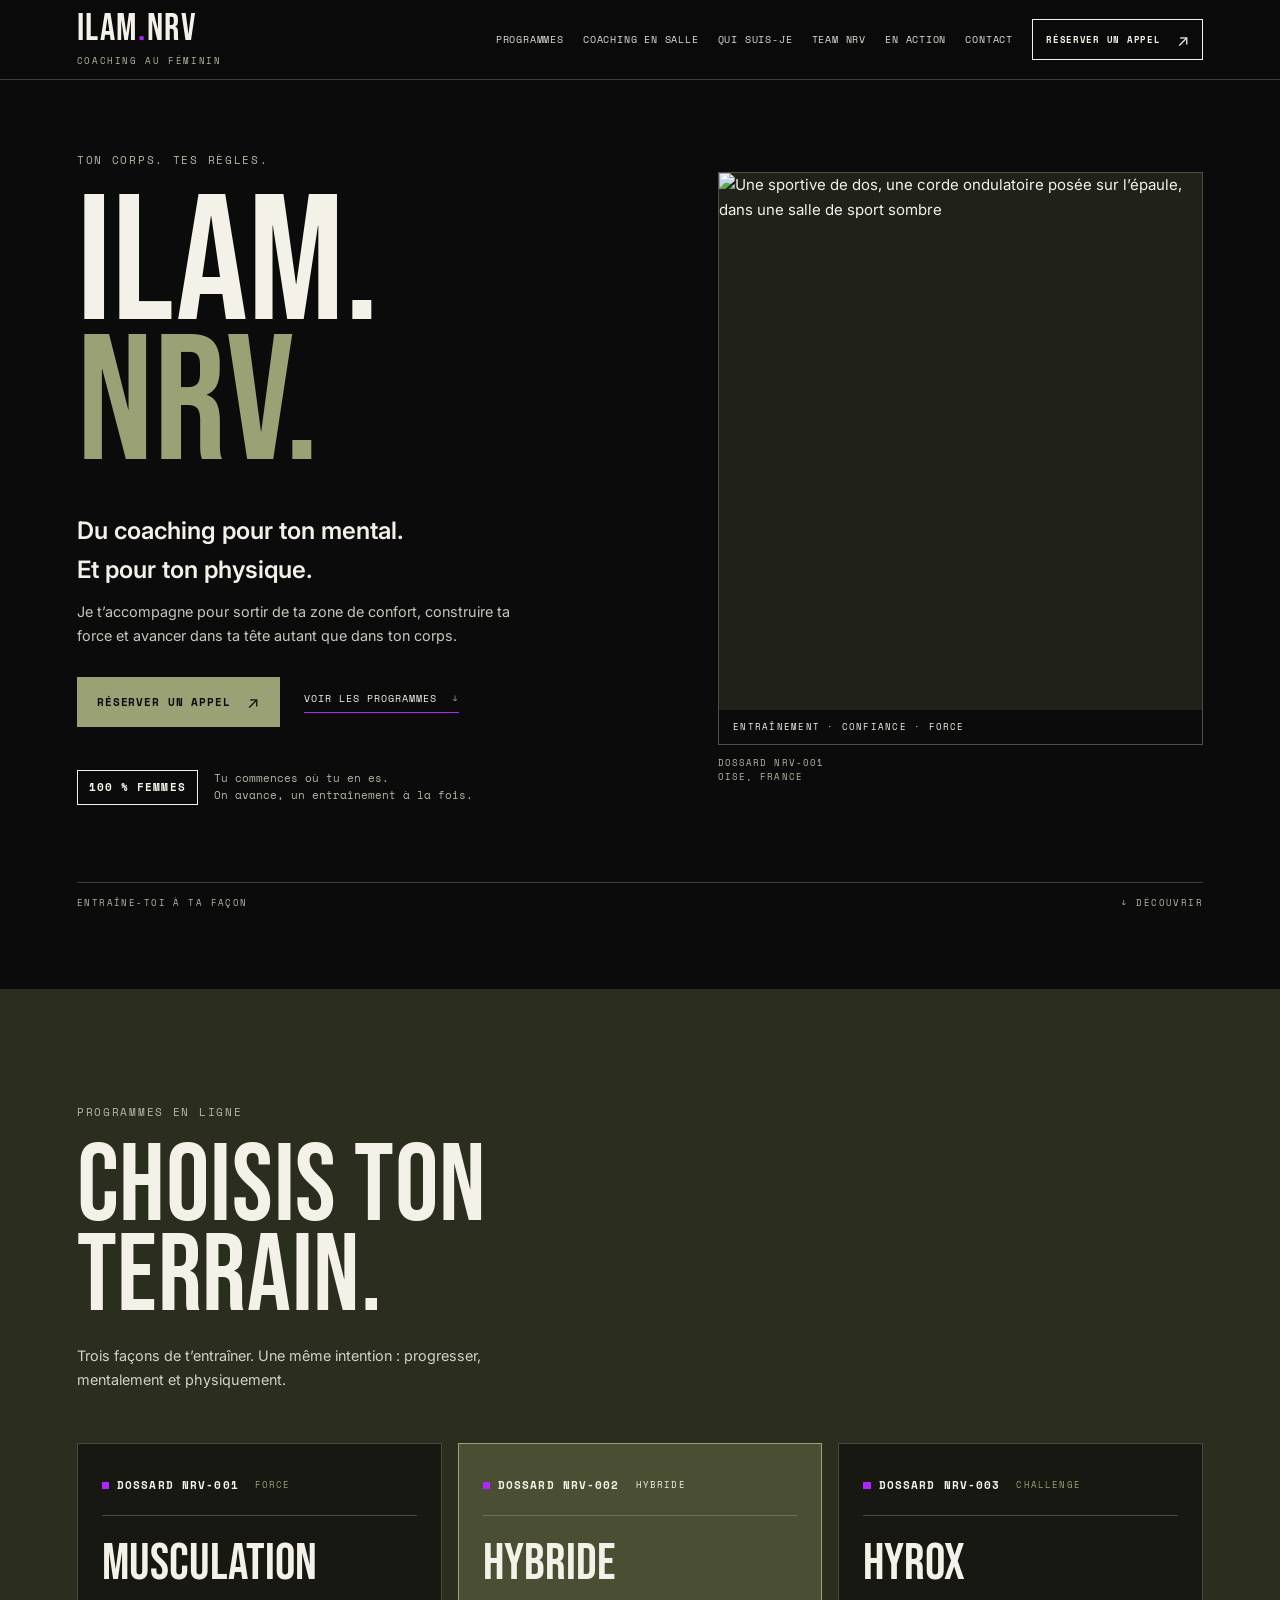
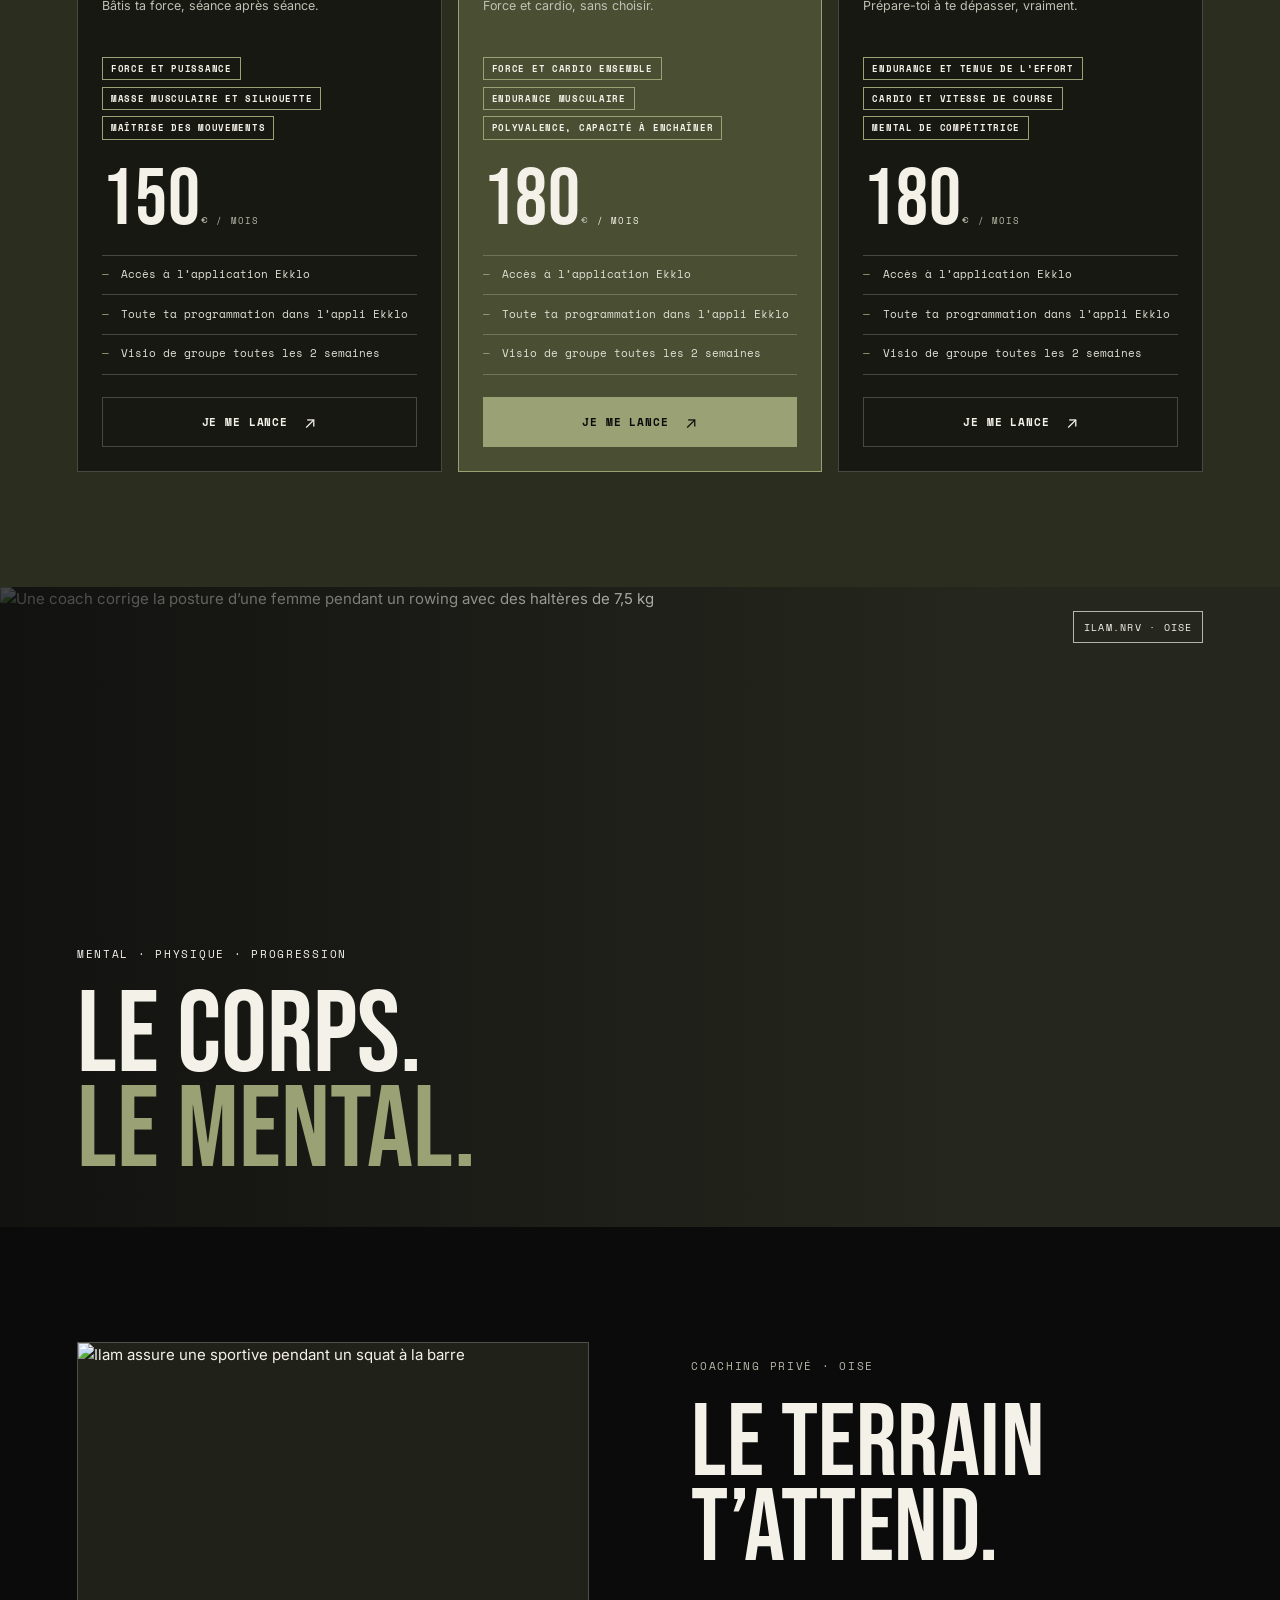
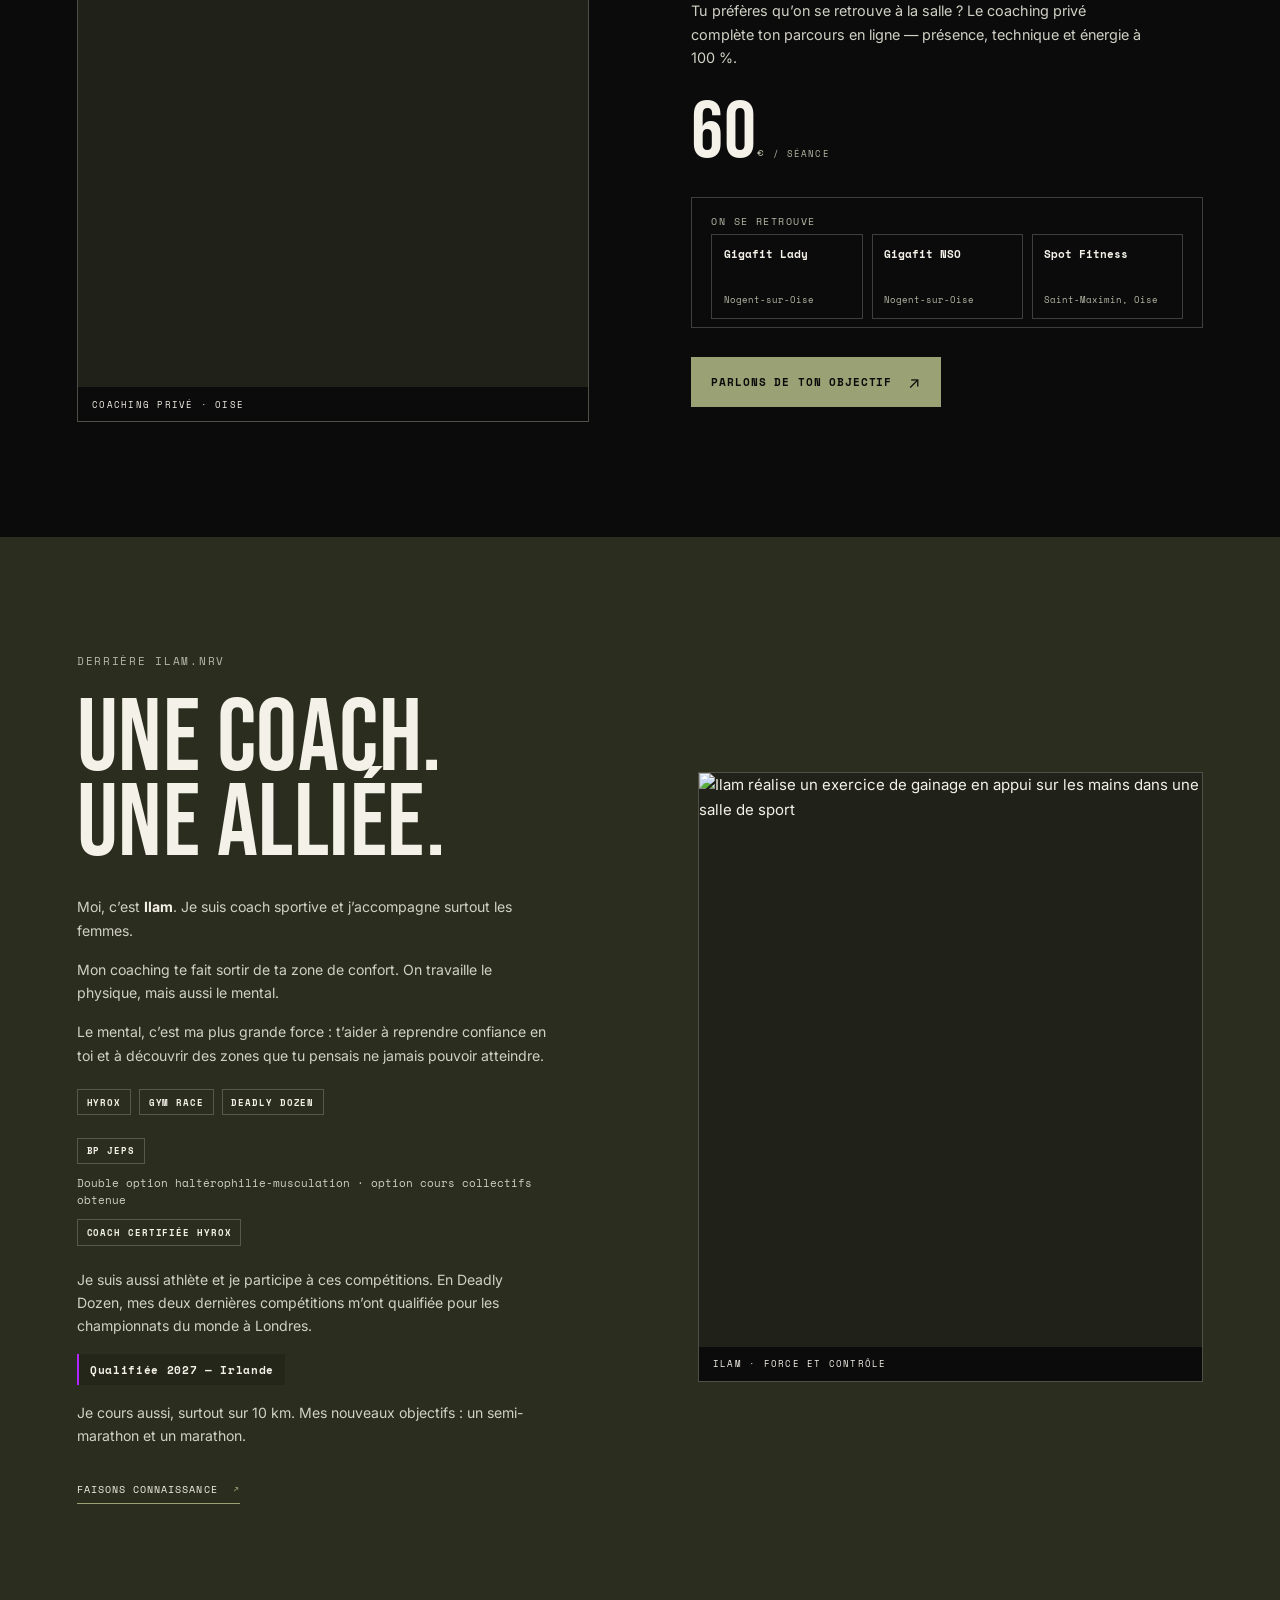
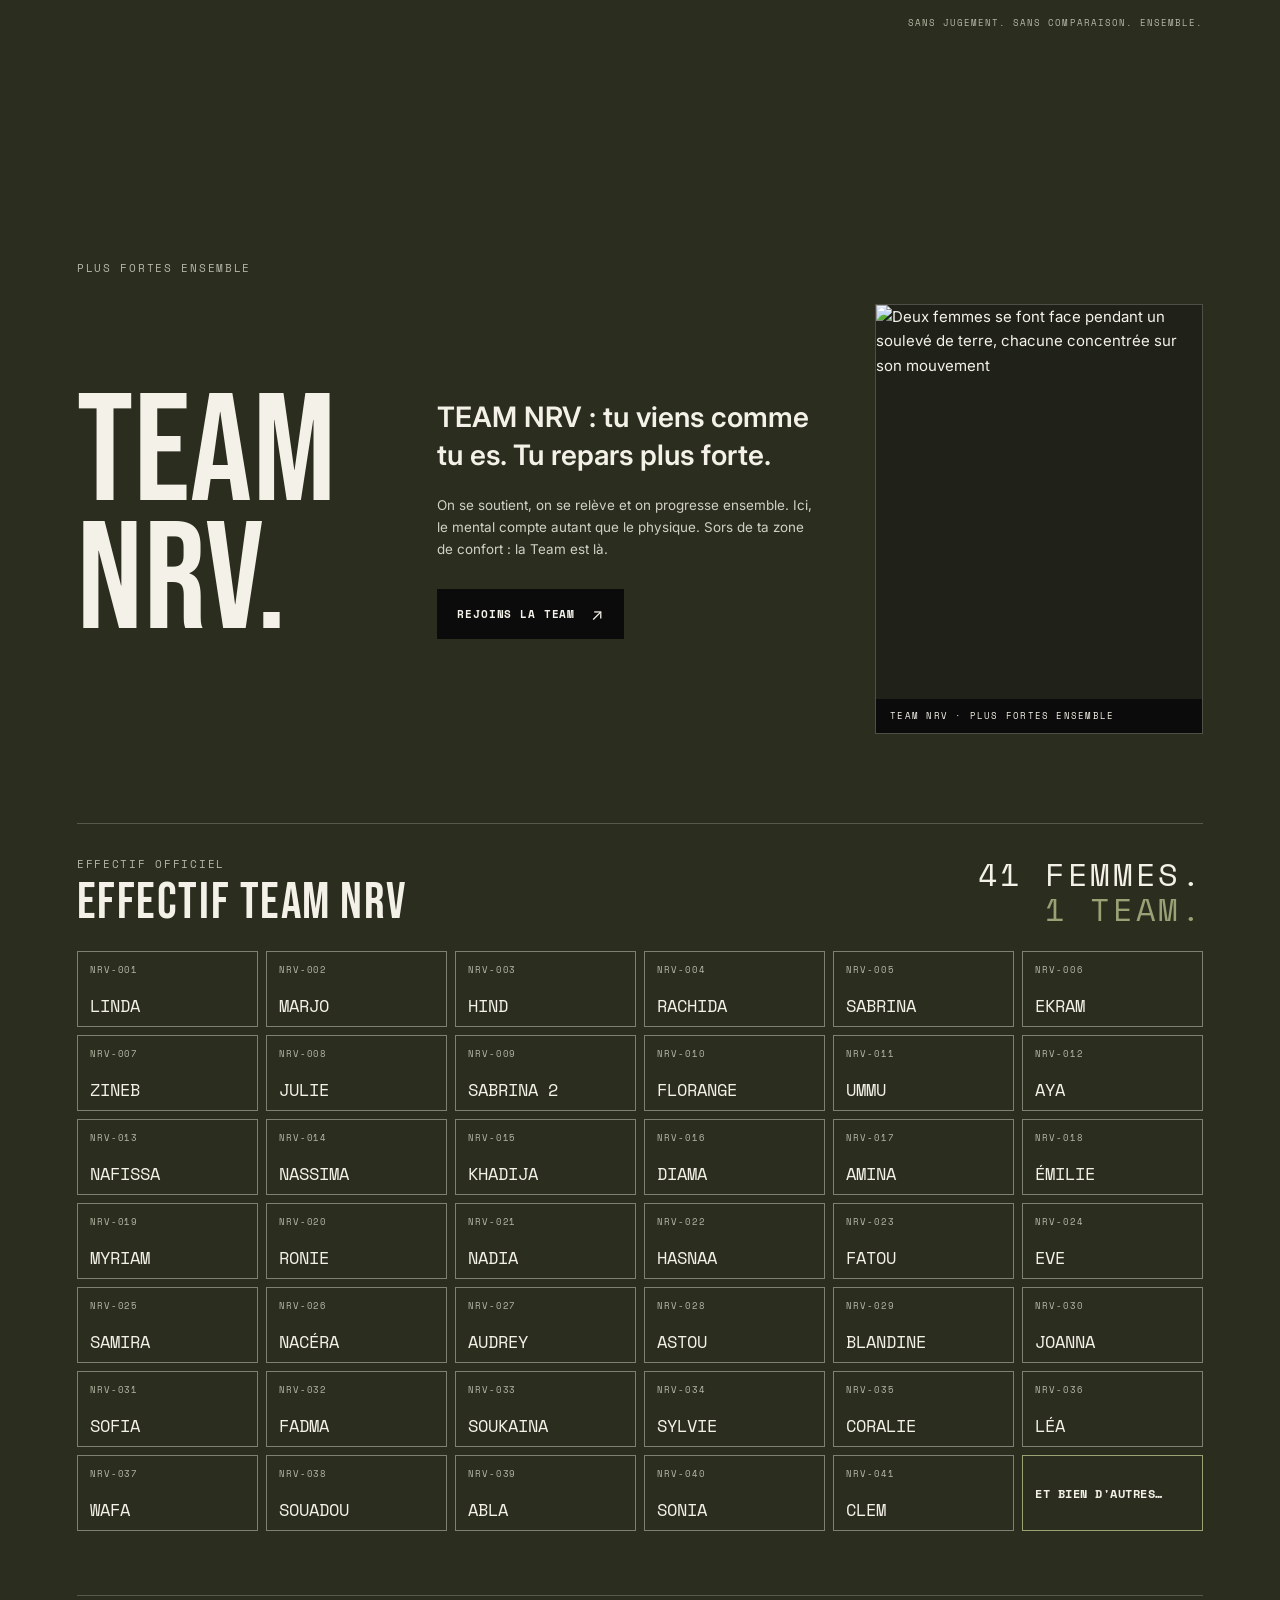
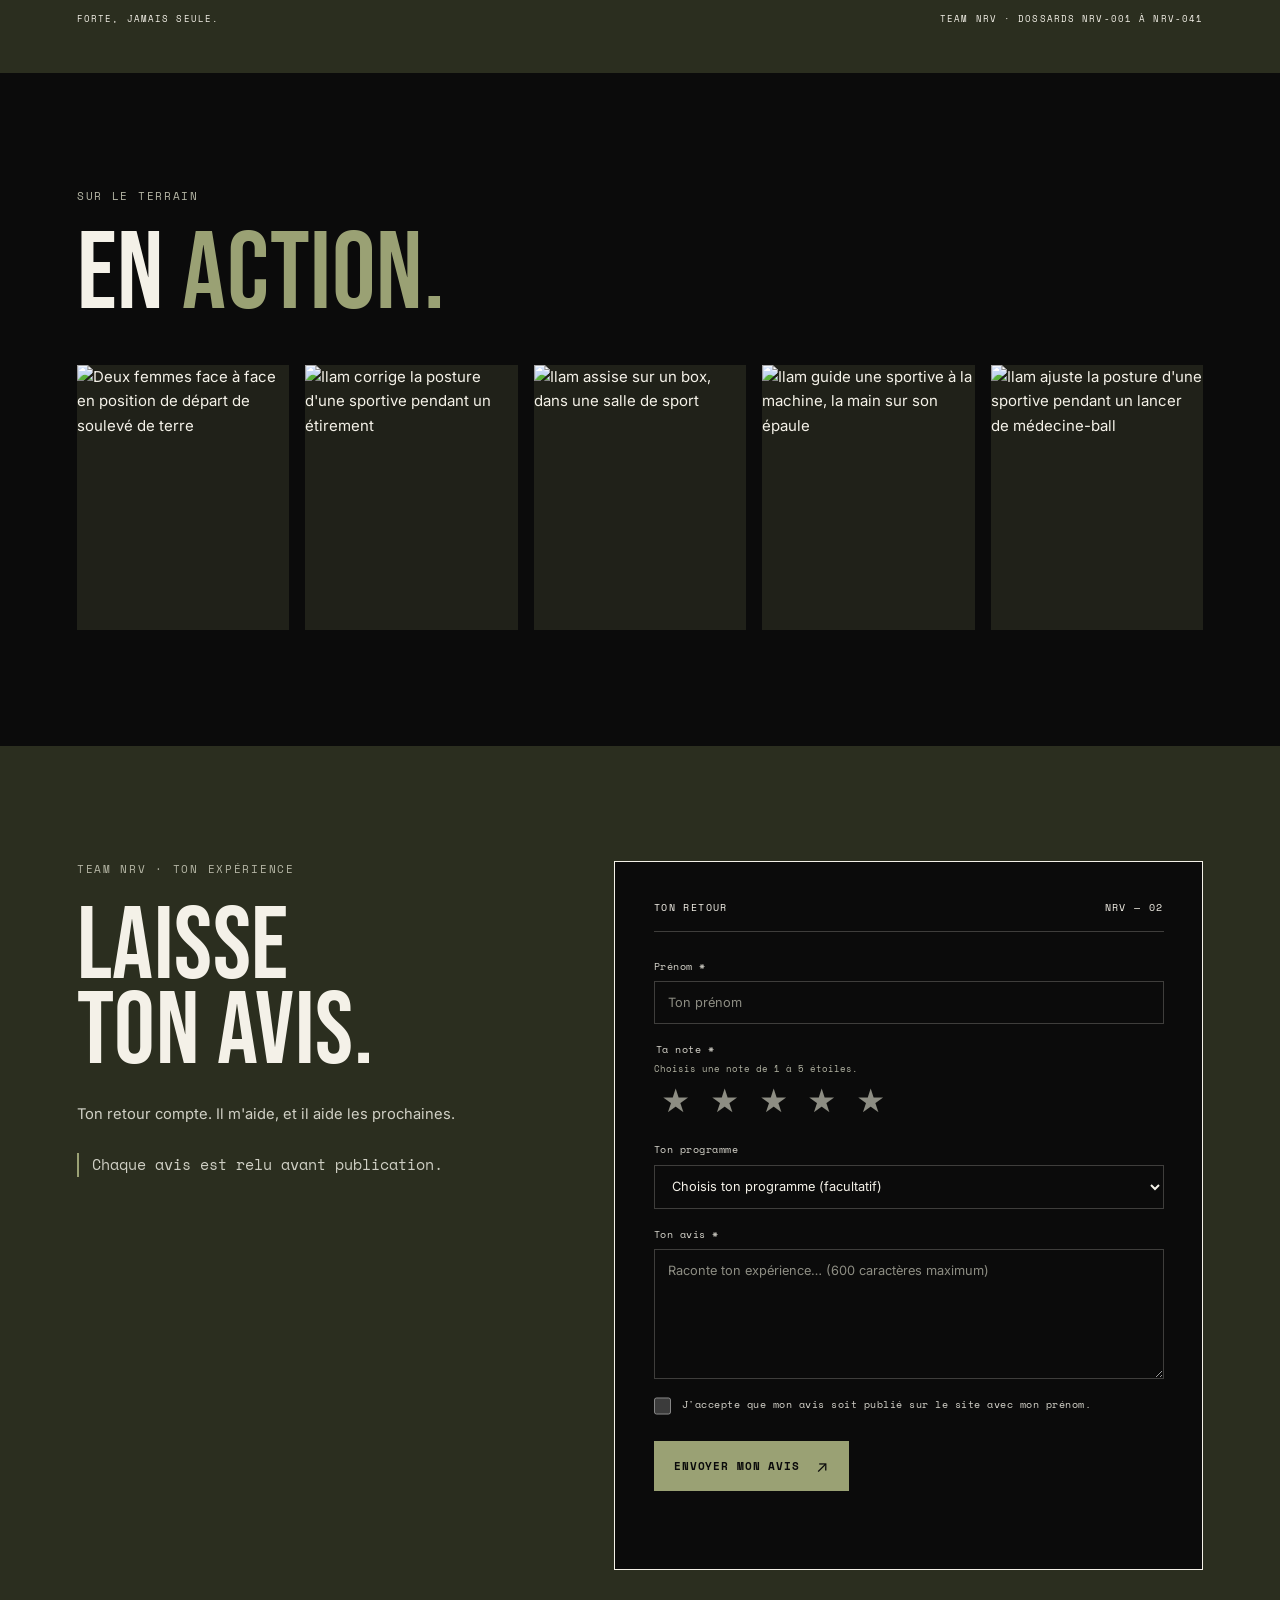
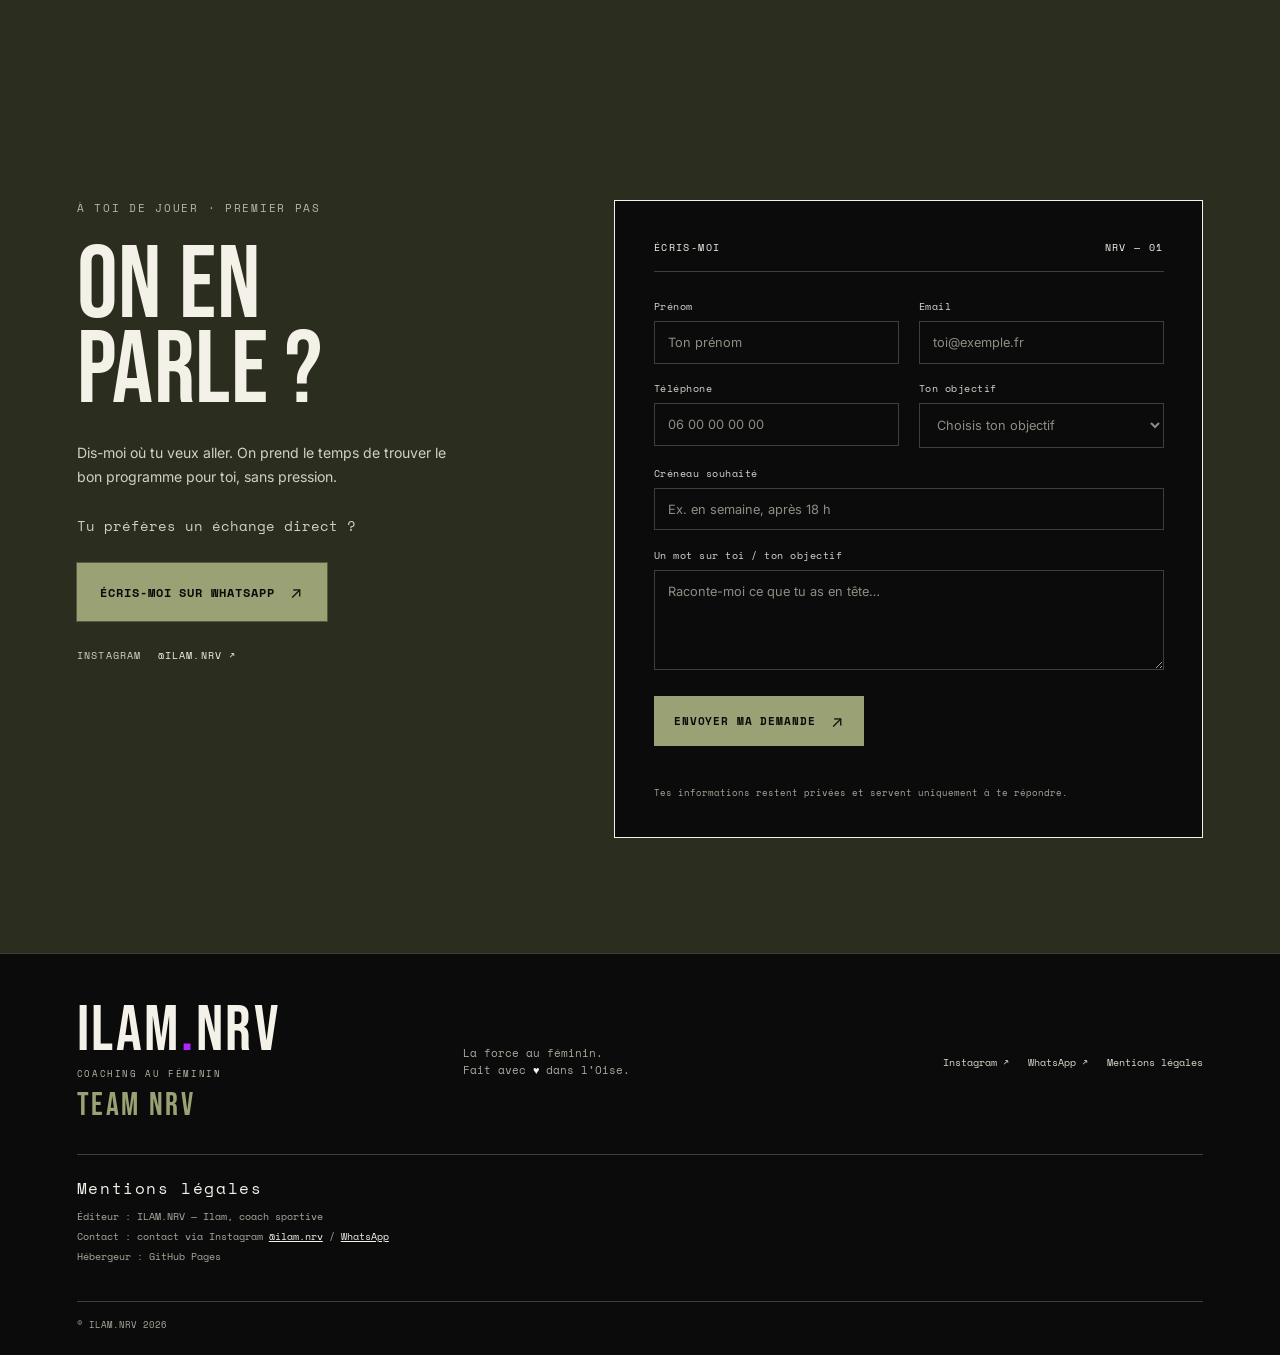
==== commit 07cd19d1: "Suppression du rectangle, version des fichiers" ====
--- a/index.html
+++ b/index.html
@@ -17,10 +17,10 @@
   <link rel="preconnect" href="https://fonts.googleapis.com">
   <link rel="preconnect" href="https://fonts.gstatic.com" crossorigin>
   <link href="https://fonts.googleapis.com/css2?family=Bebas+Neue&family=Inter:wght@400;500;600;700;800&family=Space+Mono:wght@400;700&display=swap" rel="stylesheet">
-  <link rel="stylesheet" href="styles.css">
-  <link rel="stylesheet" href="avis.css">
-  <link rel="stylesheet" href="galerie.css">
-  <script src="script.js" defer></script>
+  <link rel="stylesheet" href="styles.css?v=5">
+  <link rel="stylesheet" href="avis.css?v=5">
+  <link rel="stylesheet" href="galerie.css?v=5">
+  <script src="script.js?v=5" defer></script>
 </head>
 <body>
   <a class="skip-link" href="#main">Aller au contenu</a>
@@ -56,7 +56,6 @@
           <img class="photo-img" src="https://customer-assets-39nsmqrw.emergentagent.net/wingman/59fffc21-75c6-4daf-b62d-70c28192cab5/attachments/2f1d0d1aef6d4a55929a9bb5141f93de_hero.webp" alt="Une sportive de dos, une corde ondulatoire posée sur l’épaule, dans une salle de sport sombre" width="934" height="1400" fetchpriority="high" decoding="async">
           <span class="photo-caption">ENTRAÎNEMENT · CONFIANCE · FORCE</span>
         </div>
-        <div class="hero-seal" role="group" aria-label="La force au féminin"><span>LA FORCE<br>AU FÉMININ</span></div>
         <p class="visual-index">DOSSARD NRV-001<br>OISE, FRANCE</p>
       </div>
       <div class="hero-bottom"><span>ENTRAÎNE-TOI À TA FAÇON</span><span>↓ DÉCOUVRIR</span></div>
--- a/galerie.css
+++ b/galerie.css
@@ -13,7 +13,7 @@
 }
 
 /* Accueil : retrait du cadre decale, legende alignee a gauche sous la photo */
-.hero-seal { display: none; }
+.hero-seal { display: none !important; }
 .hero-visual { grid-template-rows: minmax(0, 1fr) auto; }
 .visual-index { justify-self: start; }
 
@@ -21,3 +21,6 @@
 .program-card ul.qualities { display: flex; flex: none; flex-wrap: wrap; gap: .4rem; margin: .2rem 0 1rem; padding: 0; border-top: 0; list-style: none; }
 .program-card ul.qualities li { border: 1px solid var(--khaki); padding: .3rem .5rem; color: var(--paper); font: 700 .56rem/1.3 var(--mono); letter-spacing: .08em; text-transform: uppercase; }
 .program-card ul.qualities li::before { content: none; }
+
+/* Petit repere violet (carre droit) devant DOSSARD */
+.dossard-label::before { content: ""; display: inline-block; width: .45rem; height: .45rem; margin-right: .5rem; background: var(--violet); vertical-align: .05em; }
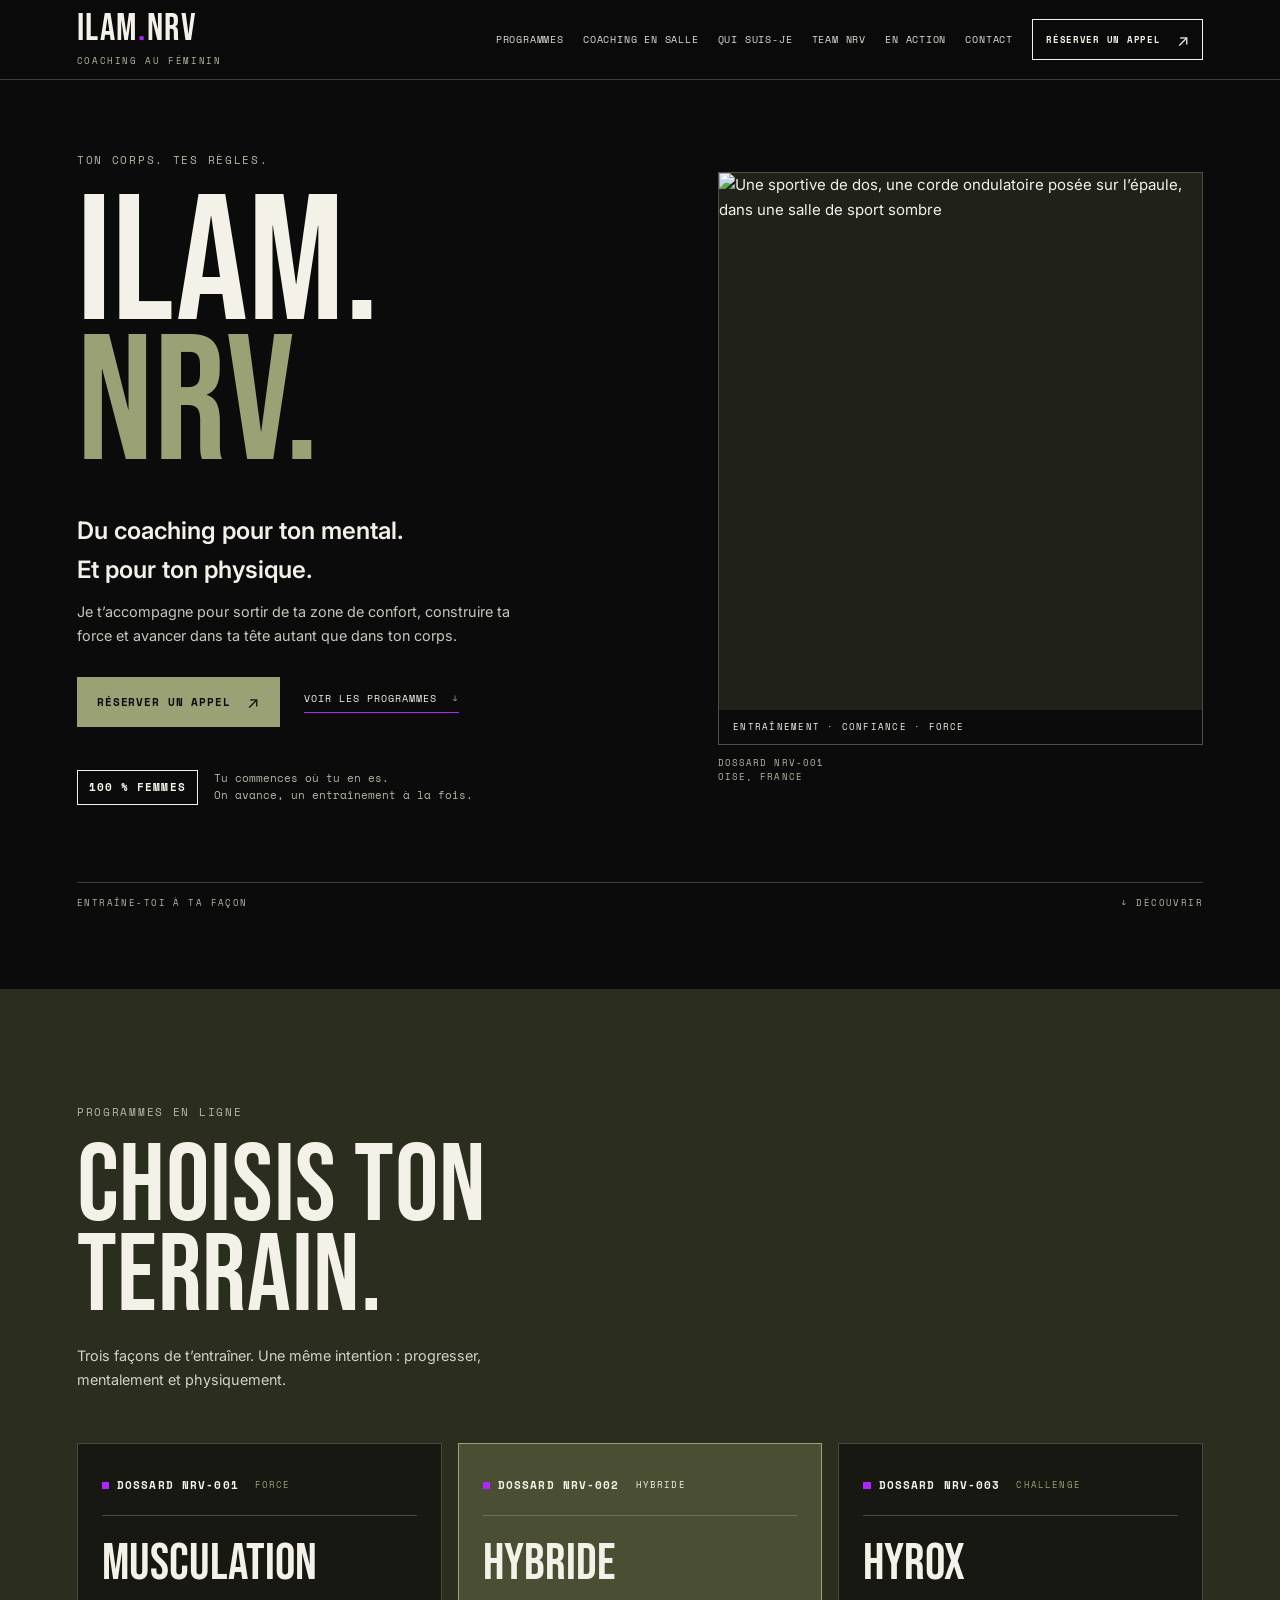
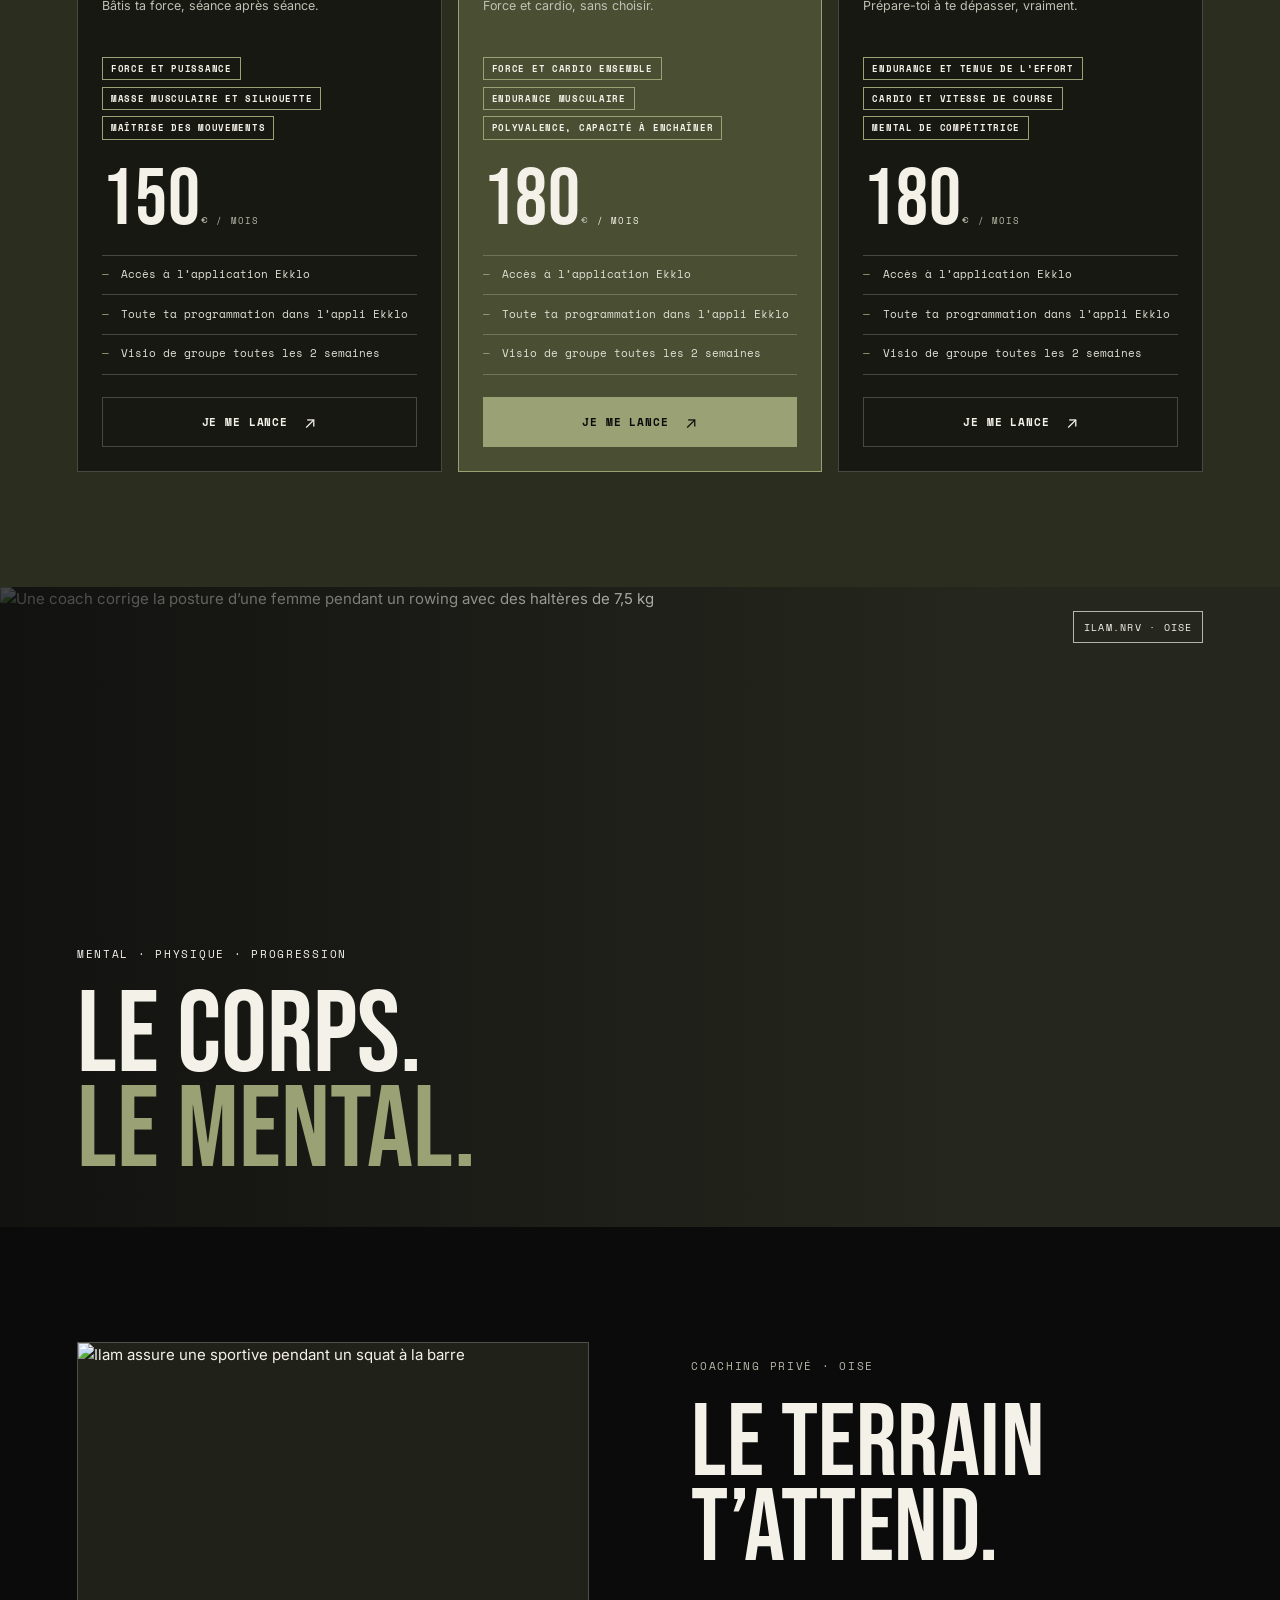
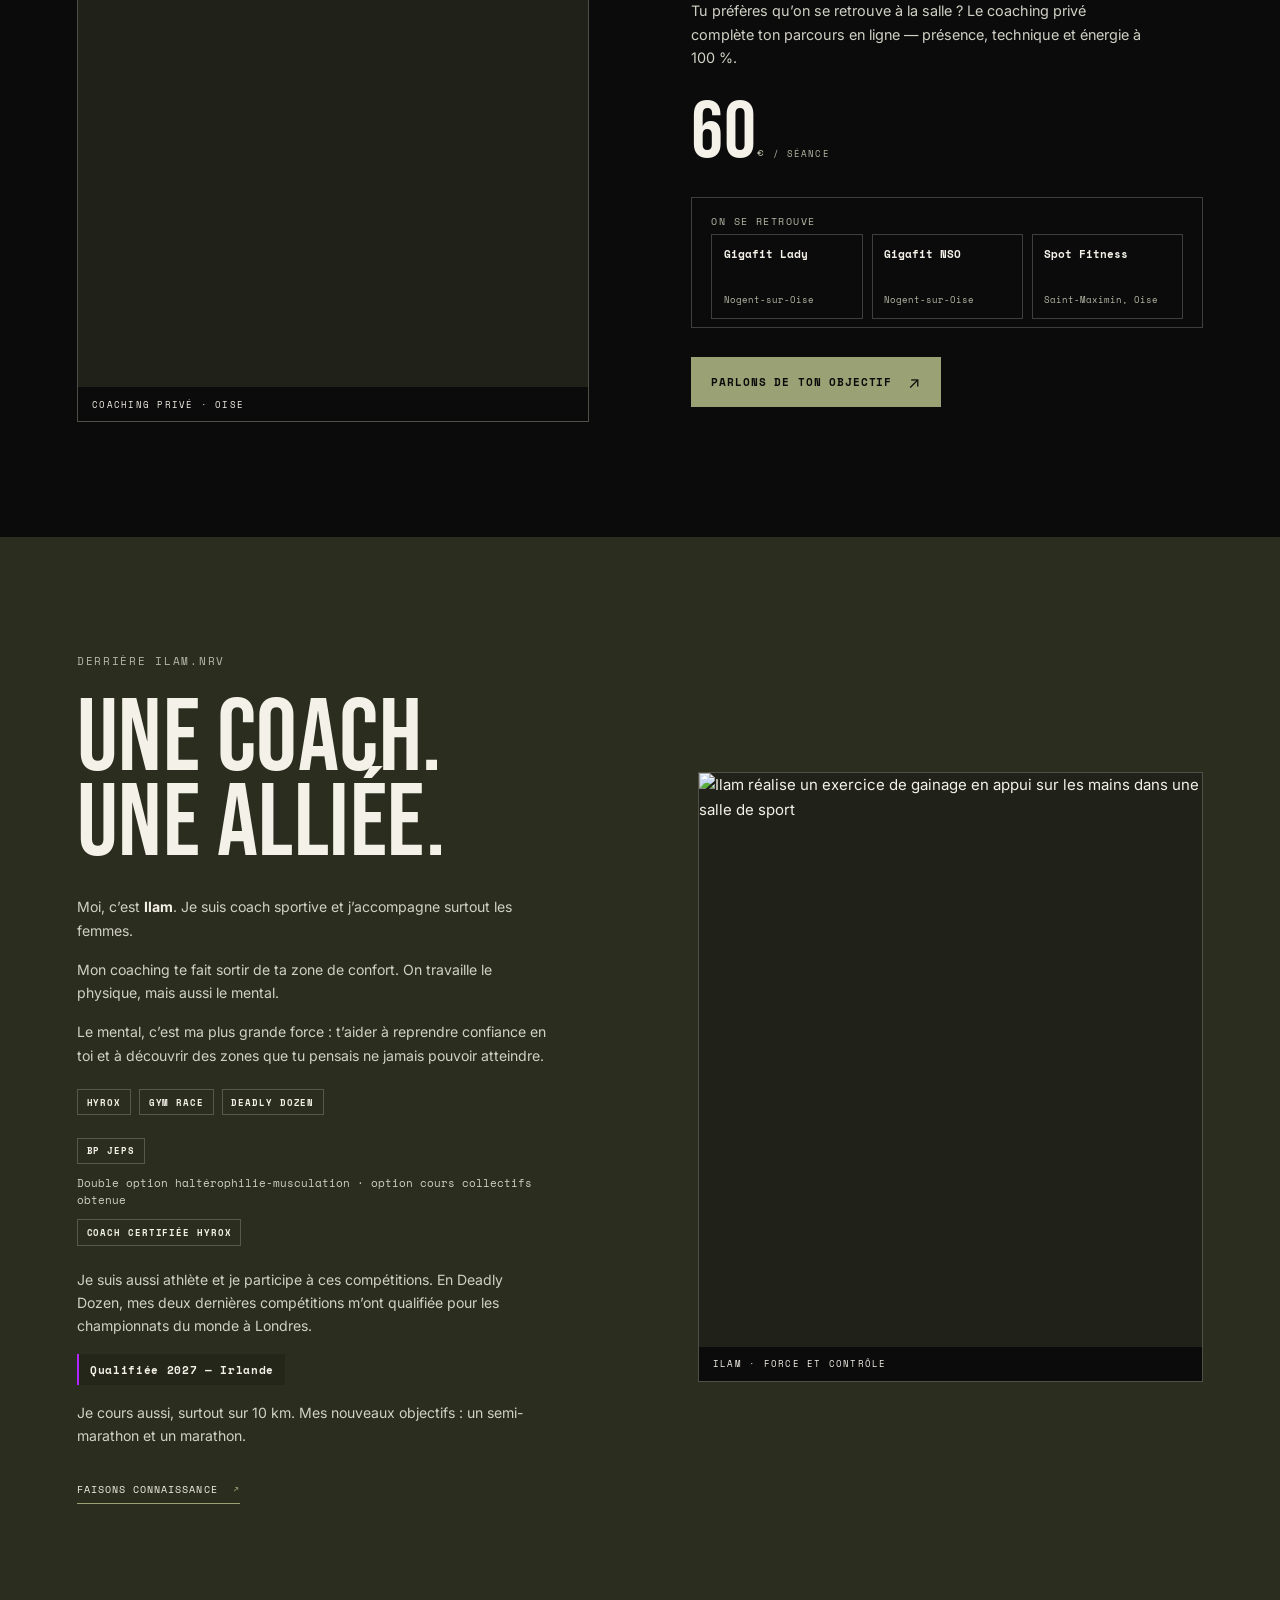
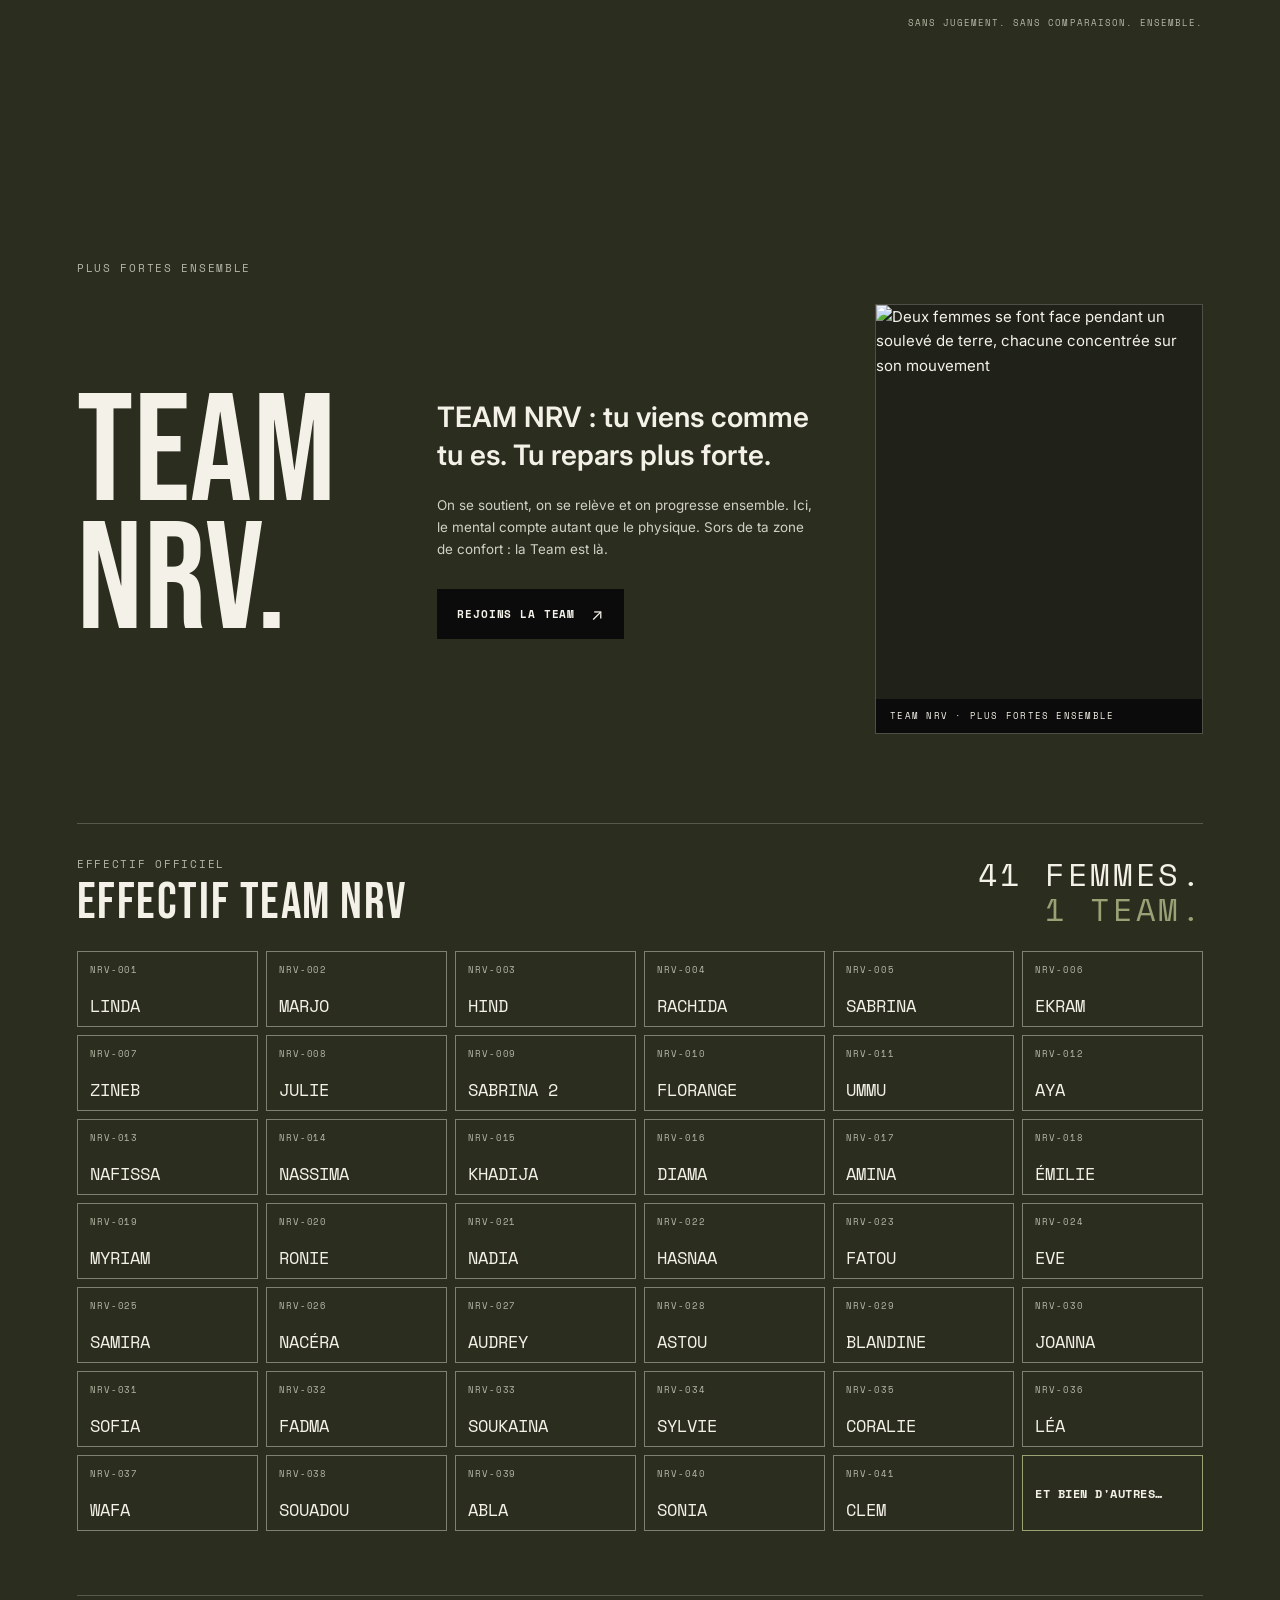
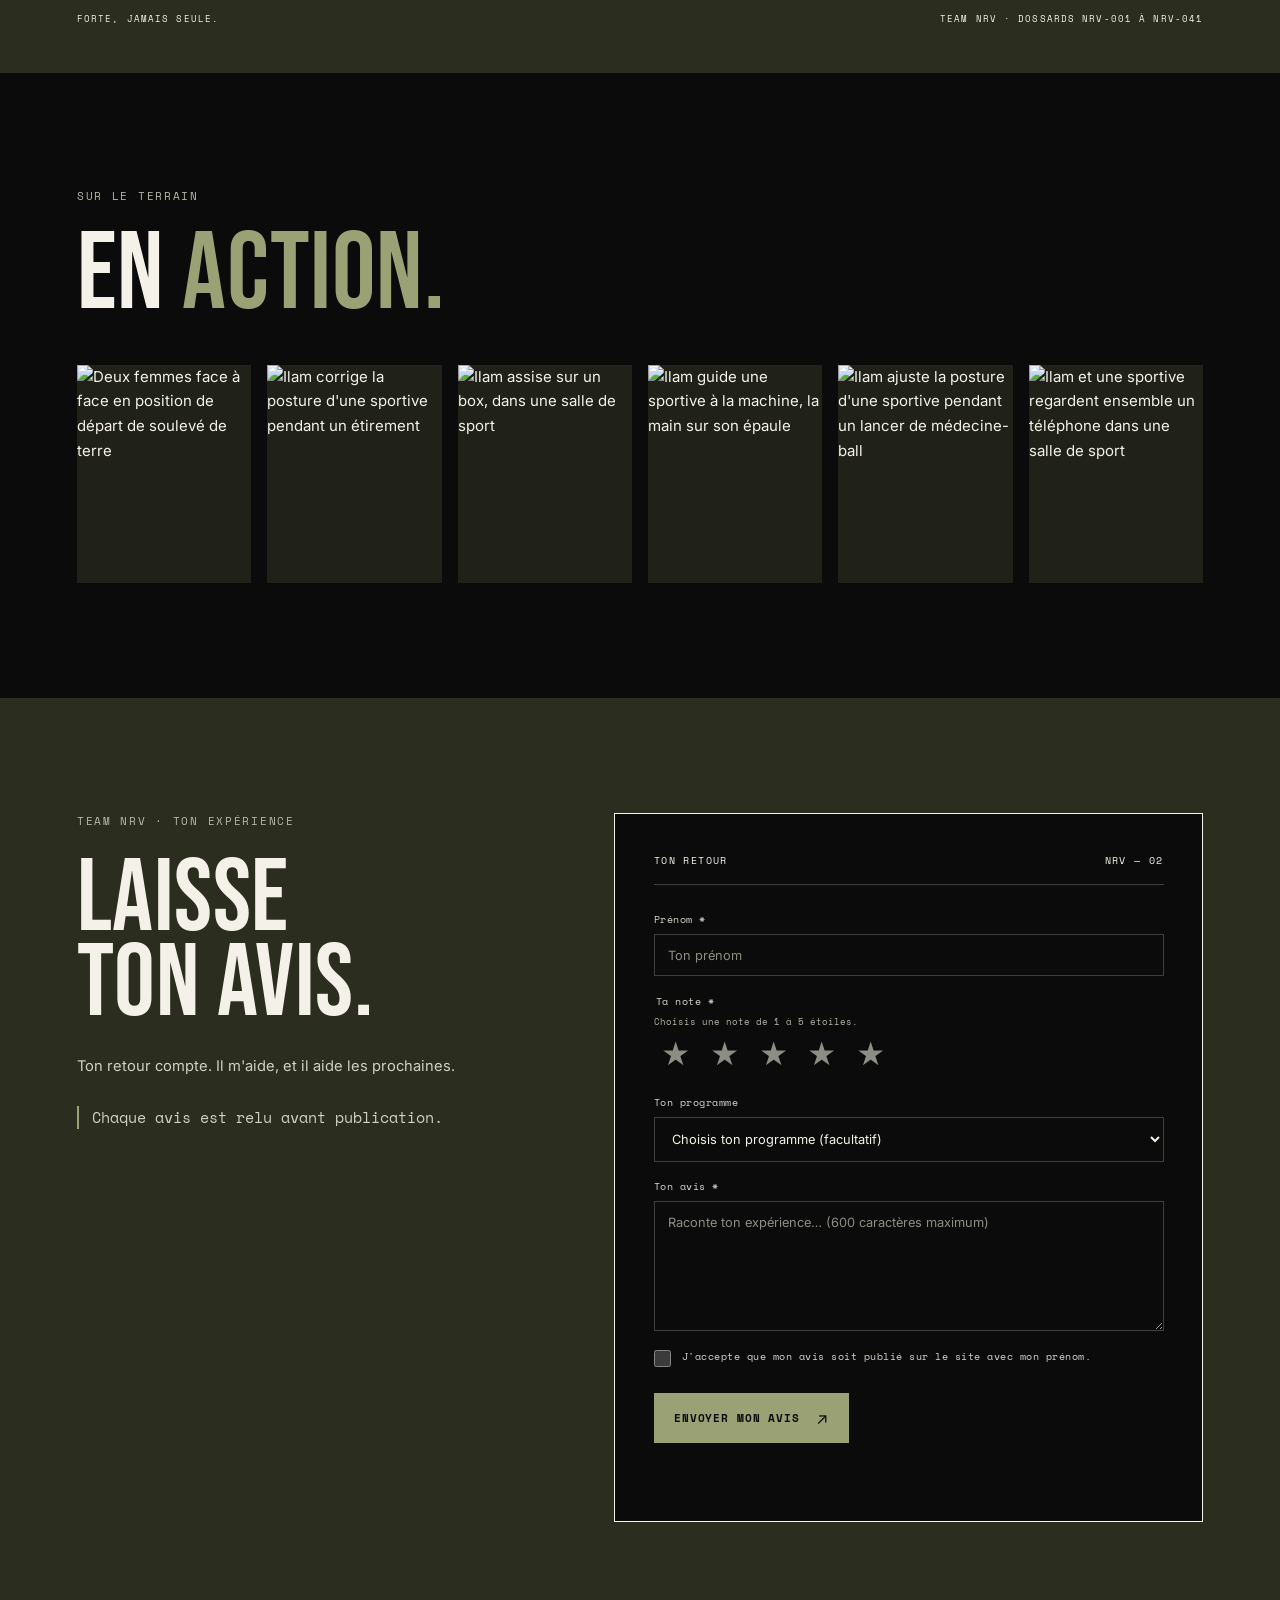
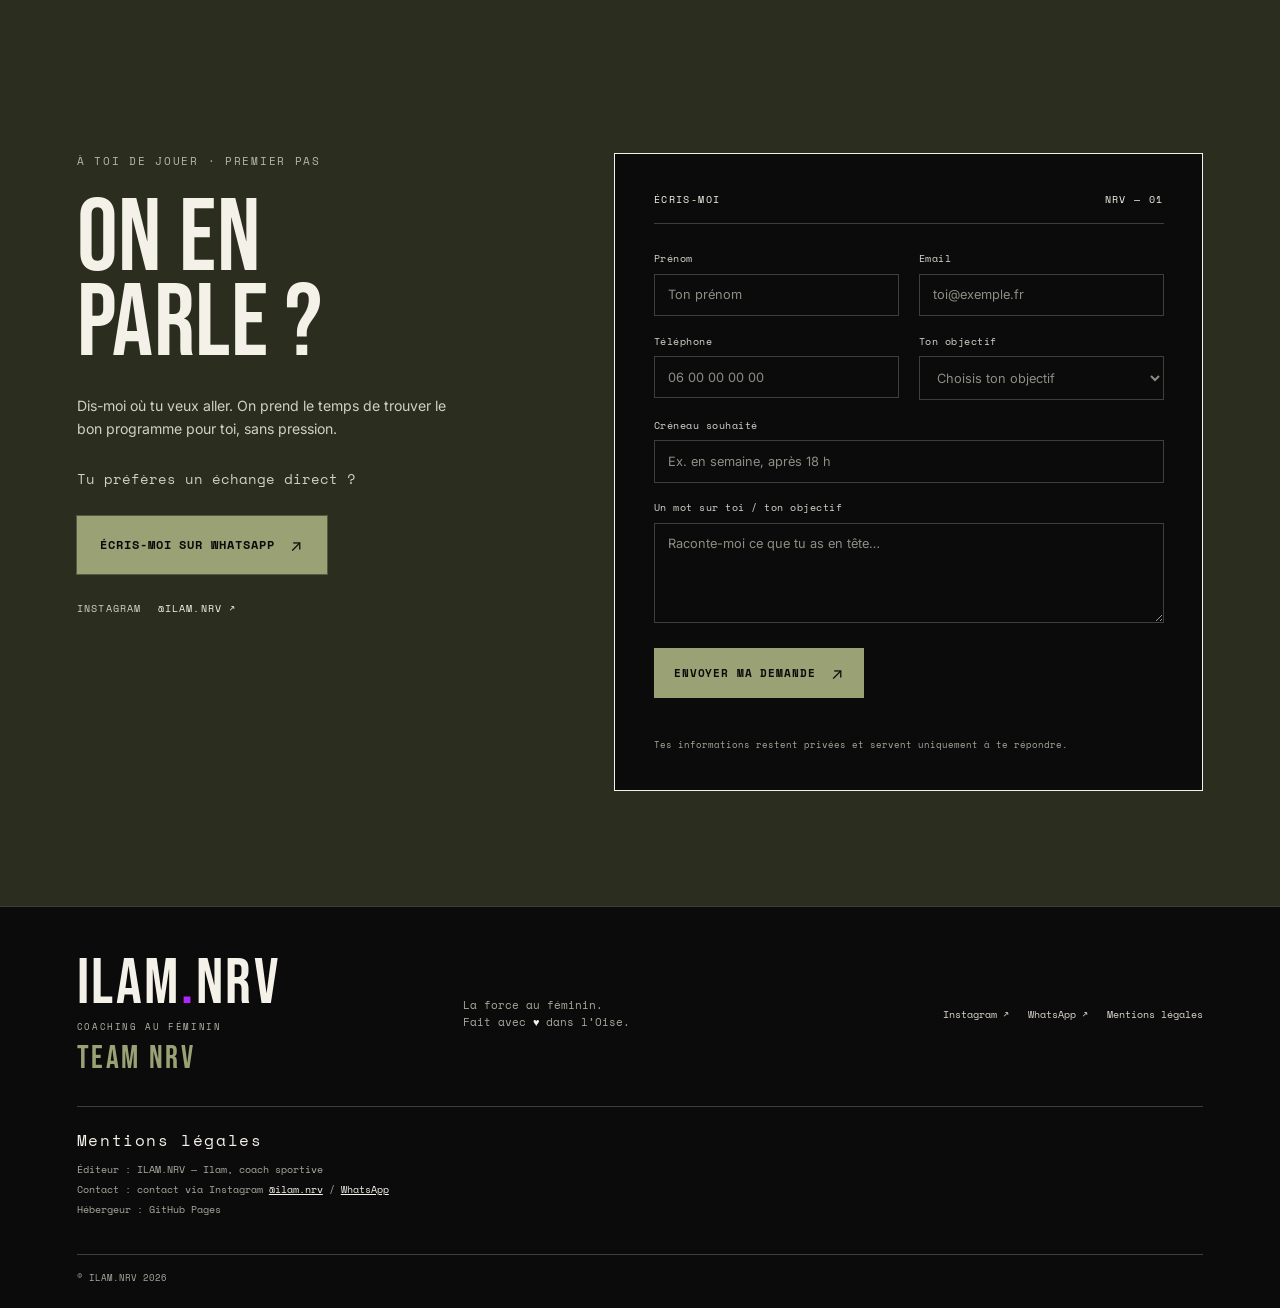
==== commit cd3a3b36: "Ajout de la 6e photo a la galerie" ====
--- a/index.html
+++ b/index.html
@@ -17,10 +17,10 @@
   <link rel="preconnect" href="https://fonts.googleapis.com">
   <link rel="preconnect" href="https://fonts.gstatic.com" crossorigin>
   <link href="https://fonts.googleapis.com/css2?family=Bebas+Neue&family=Inter:wght@400;500;600;700;800&family=Space+Mono:wght@400;700&display=swap" rel="stylesheet">
-  <link rel="stylesheet" href="styles.css?v=5">
-  <link rel="stylesheet" href="avis.css?v=5">
-  <link rel="stylesheet" href="galerie.css?v=5">
-  <script src="script.js?v=5" defer></script>
+  <link rel="stylesheet" href="styles.css?v=6">
+  <link rel="stylesheet" href="avis.css?v=6">
+  <link rel="stylesheet" href="galerie.css?v=6">
+  <script src="script.js?v=6" defer></script>
 </head>
 <body>
   <a class="skip-link" href="#main">Aller au contenu</a>
@@ -188,6 +188,9 @@
         <figure class="action-photo">
           <img src="https://customer-assets-39nsmqrw.emergentagent.net/wingman/59fffc21-75c6-4daf-b62d-70c28192cab5/attachments/e45c0e11fc07440eb84a5d605d43f8c0_gal-5.webp" alt="Ilam ajuste la posture d'une sportive pendant un lancer de médecine-ball" width="918" height="1400" loading="lazy" decoding="async">
         </figure>
+        <figure class="action-photo">
+          <img src="https://customer-assets-39nsmqrw.emergentagent.net/wingman/59fffc21-75c6-4daf-b62d-70c28192cab5/attachments/b02e9494d94e415dbeba16eab2d1d8d8_gal-6.webp" alt="Ilam et une sportive regardent ensemble un téléphone dans une salle de sport" width="773" height="1179" loading="lazy" decoding="async">
+        </figure>
       </div>
     </section>
 
--- a/galerie.css
+++ b/galerie.css
@@ -1,5 +1,5 @@
-/* Galerie En action : 5 photos, grille uniforme (remplace les anciennes regles) */
-.action-gallery-grid { display: grid; grid-template-columns: repeat(5, minmax(0, 1fr)); gap: 1rem; max-width: 1270px; margin: 0 auto; }
+/* Galerie En action : 6 photos, grille uniforme (remplace les anciennes regles) */
+.action-gallery-grid { display: grid; grid-template-columns: repeat(6, minmax(0, 1fr)); gap: 1rem; max-width: 1270px; margin: 0 auto; }
 .action-photo { min-width: 0; aspect-ratio: 4 / 5; margin: 0; overflow: hidden; background: #202119; position: static; }
 .action-photo img { display: block; width: 100%; height: 100%; object-fit: cover; object-position: 50% 45%; }
 .action-photo:nth-child(1) img { object-position: 50% 48%; }
@@ -7,9 +7,9 @@
 .action-photo:nth-child(3) img { object-position: 50% 48%; }
 .action-photo:nth-child(4) img { object-position: 50% 44%; }
 .action-photo:nth-child(5) img { object-position: 50% 42%; }
+.action-photo:nth-child(6) img { object-position: 50% 40%; }
 @media (max-width: 1099px) {
   .action-gallery-grid { grid-template-columns: repeat(2, minmax(0, 1fr)); }
-  .action-photo:nth-child(5) { grid-column: 1 / -1; aspect-ratio: 4 / 3; }
 }
 
 /* Accueil : retrait du cadre decale, legende alignee a gauche sous la photo */
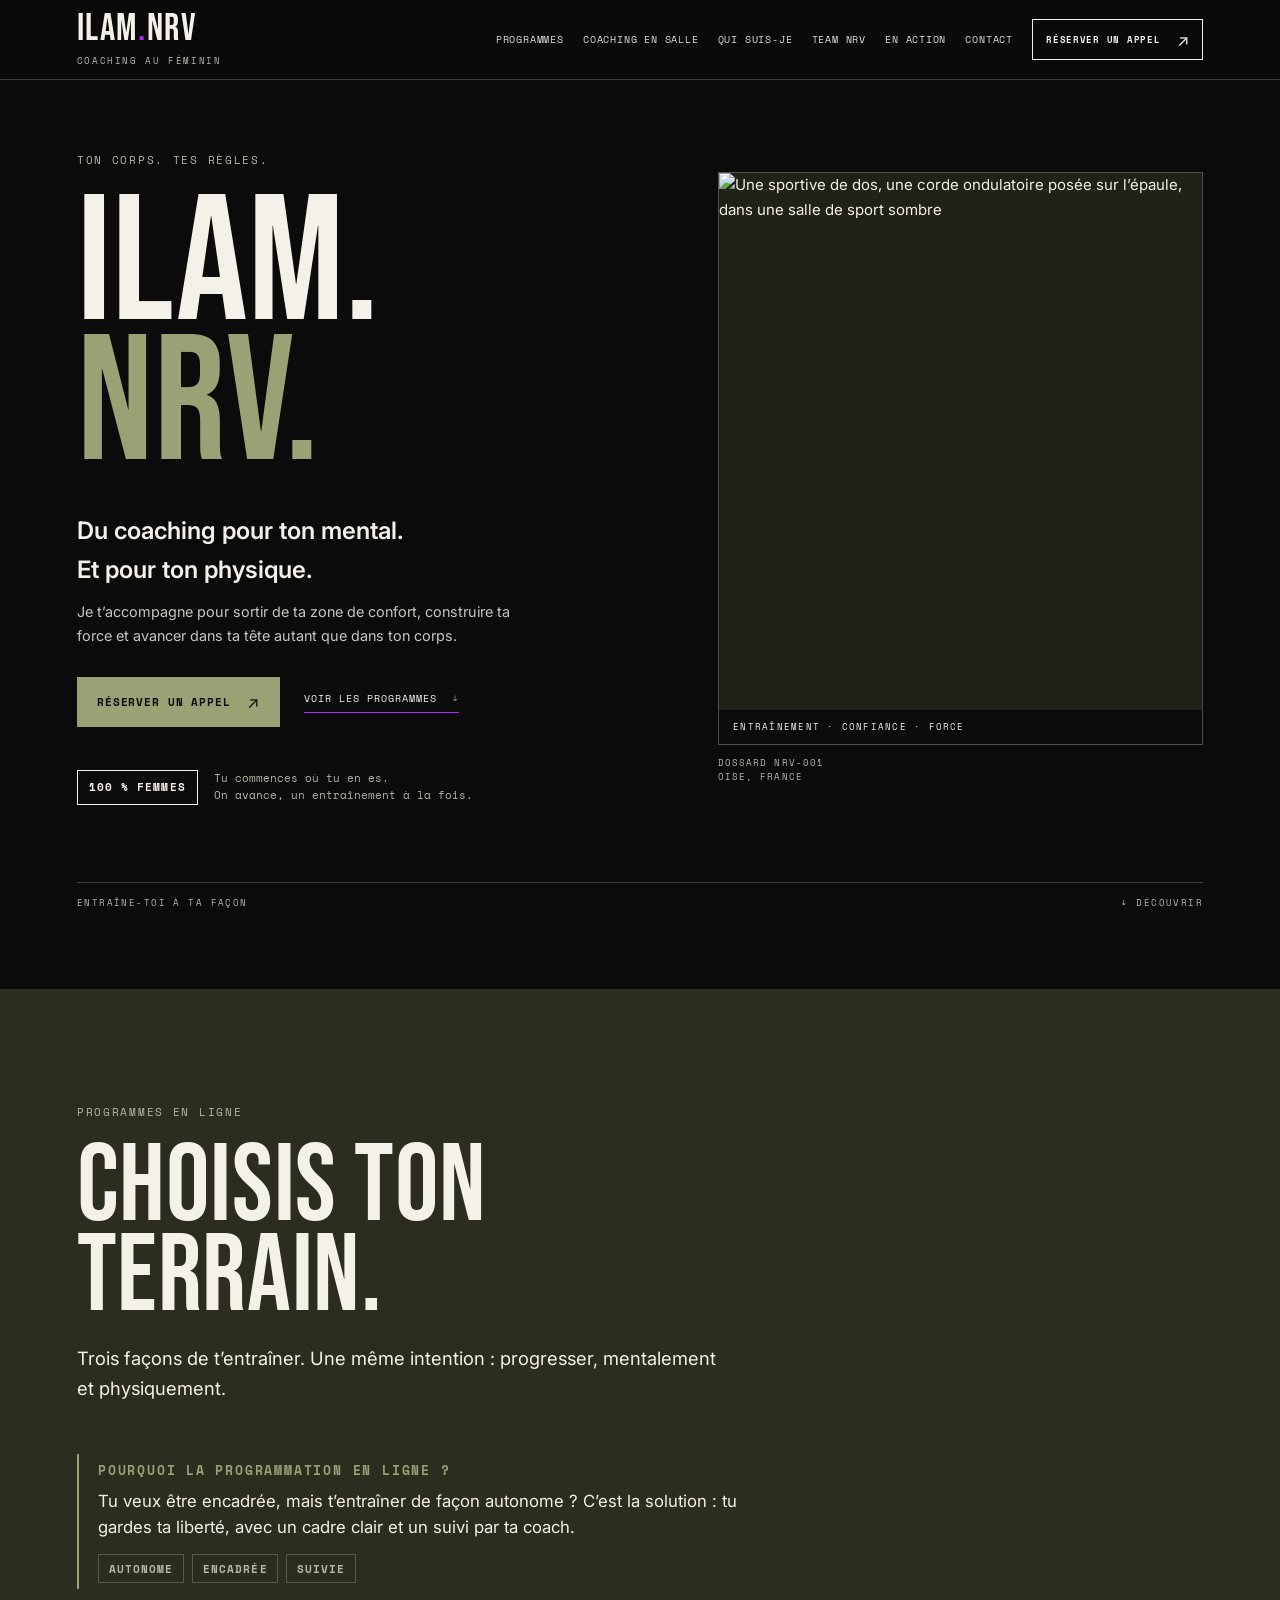
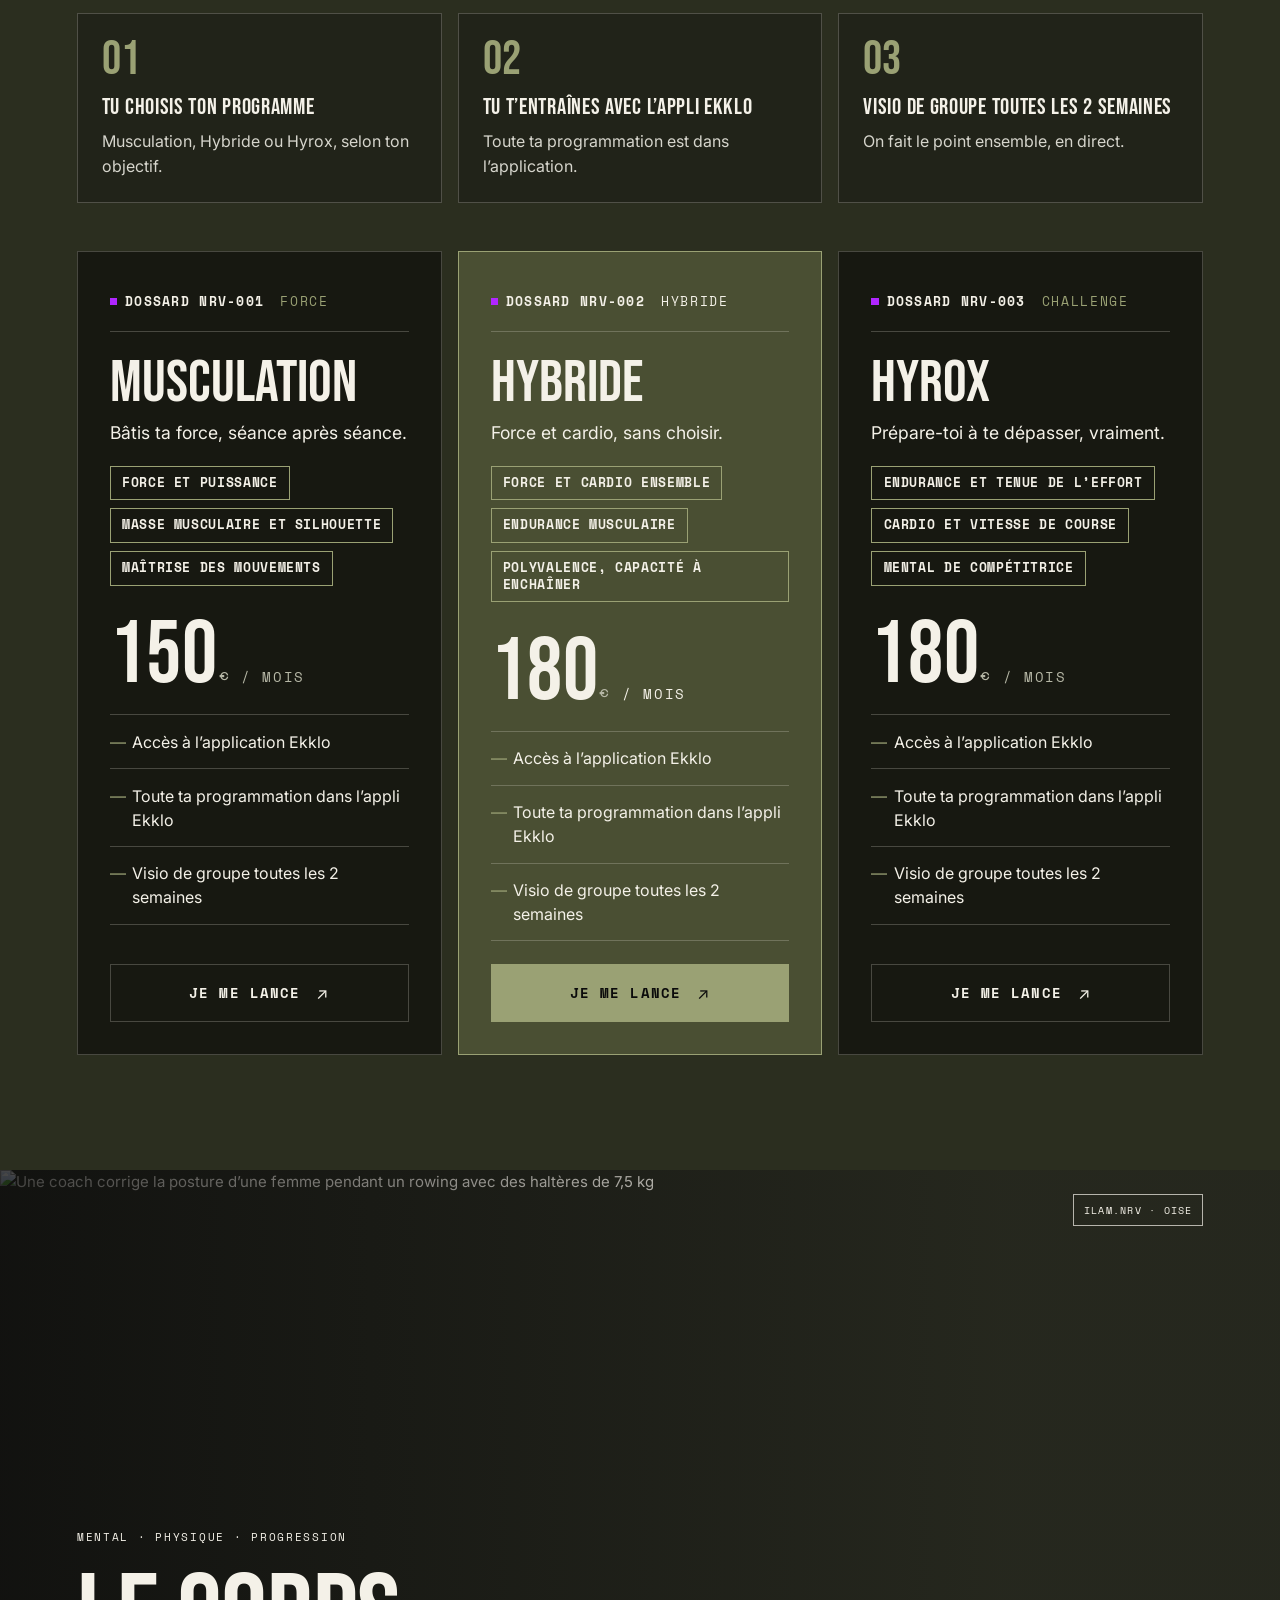
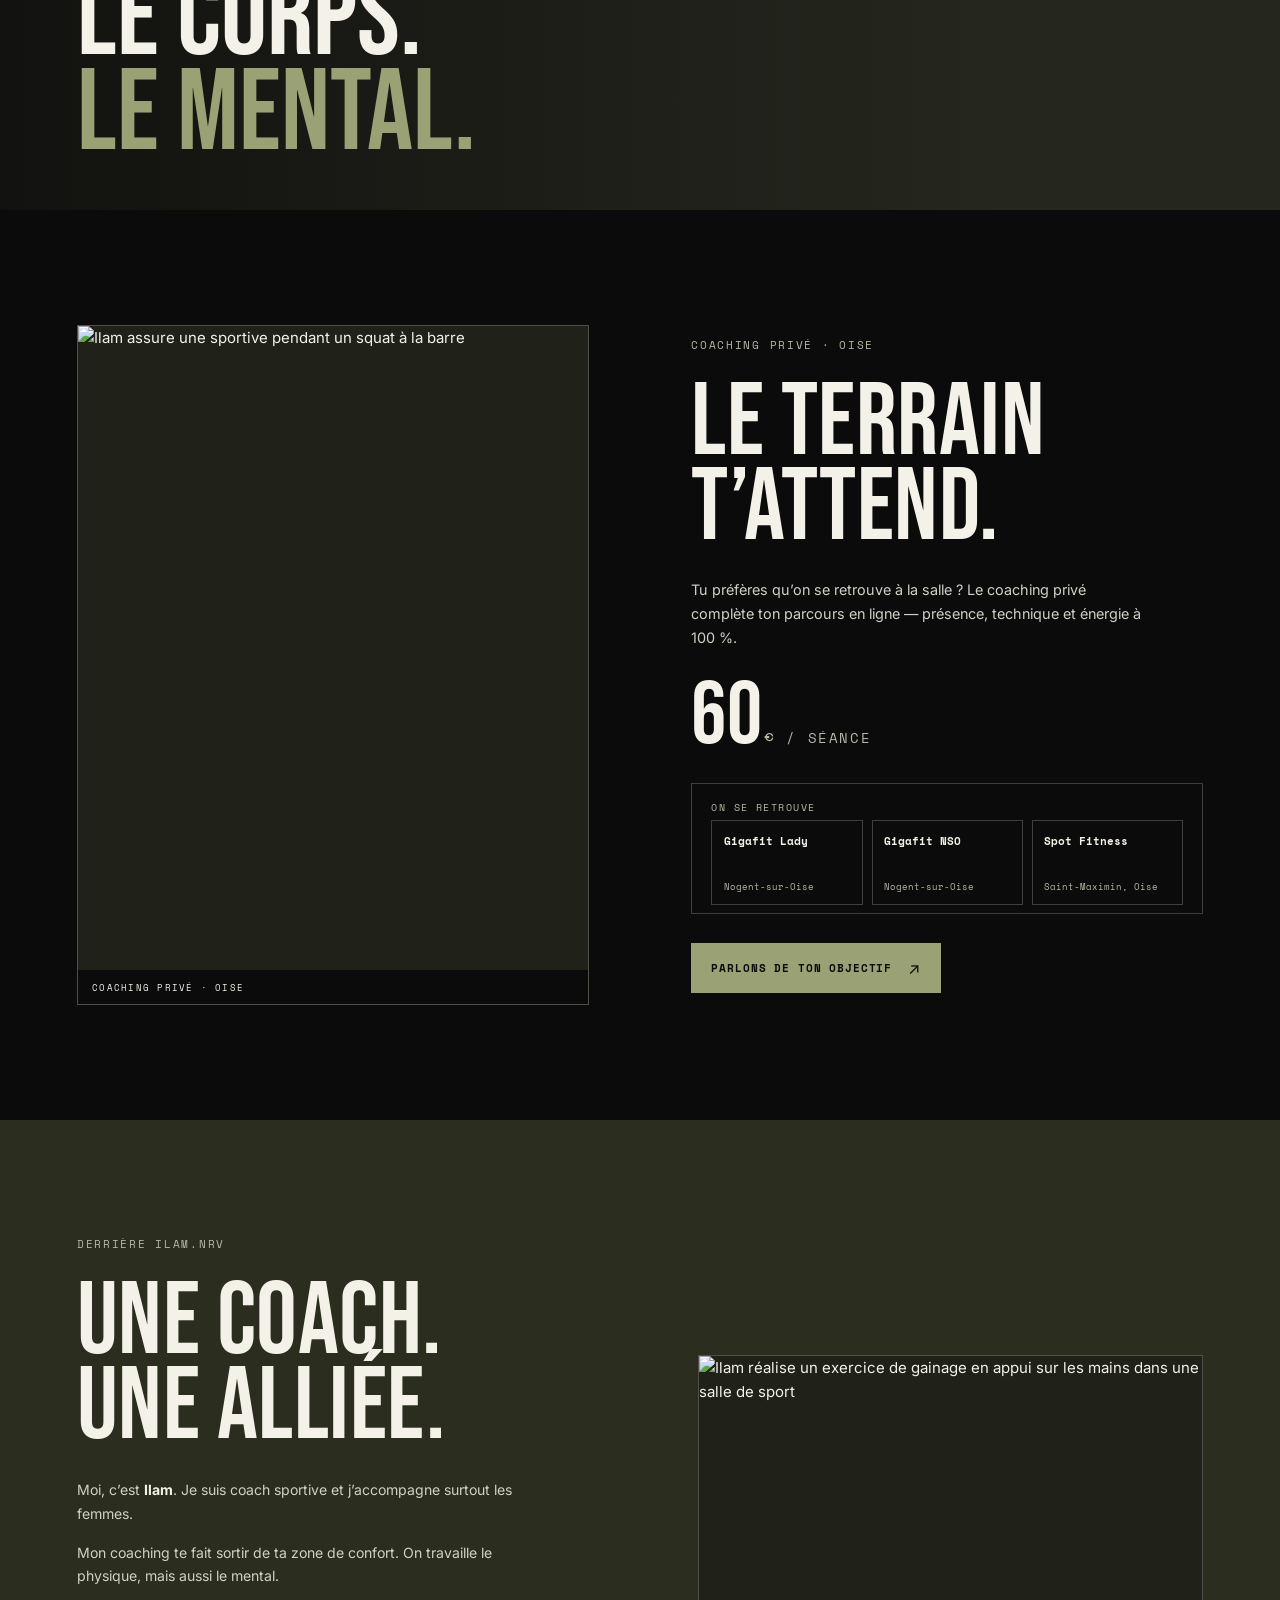
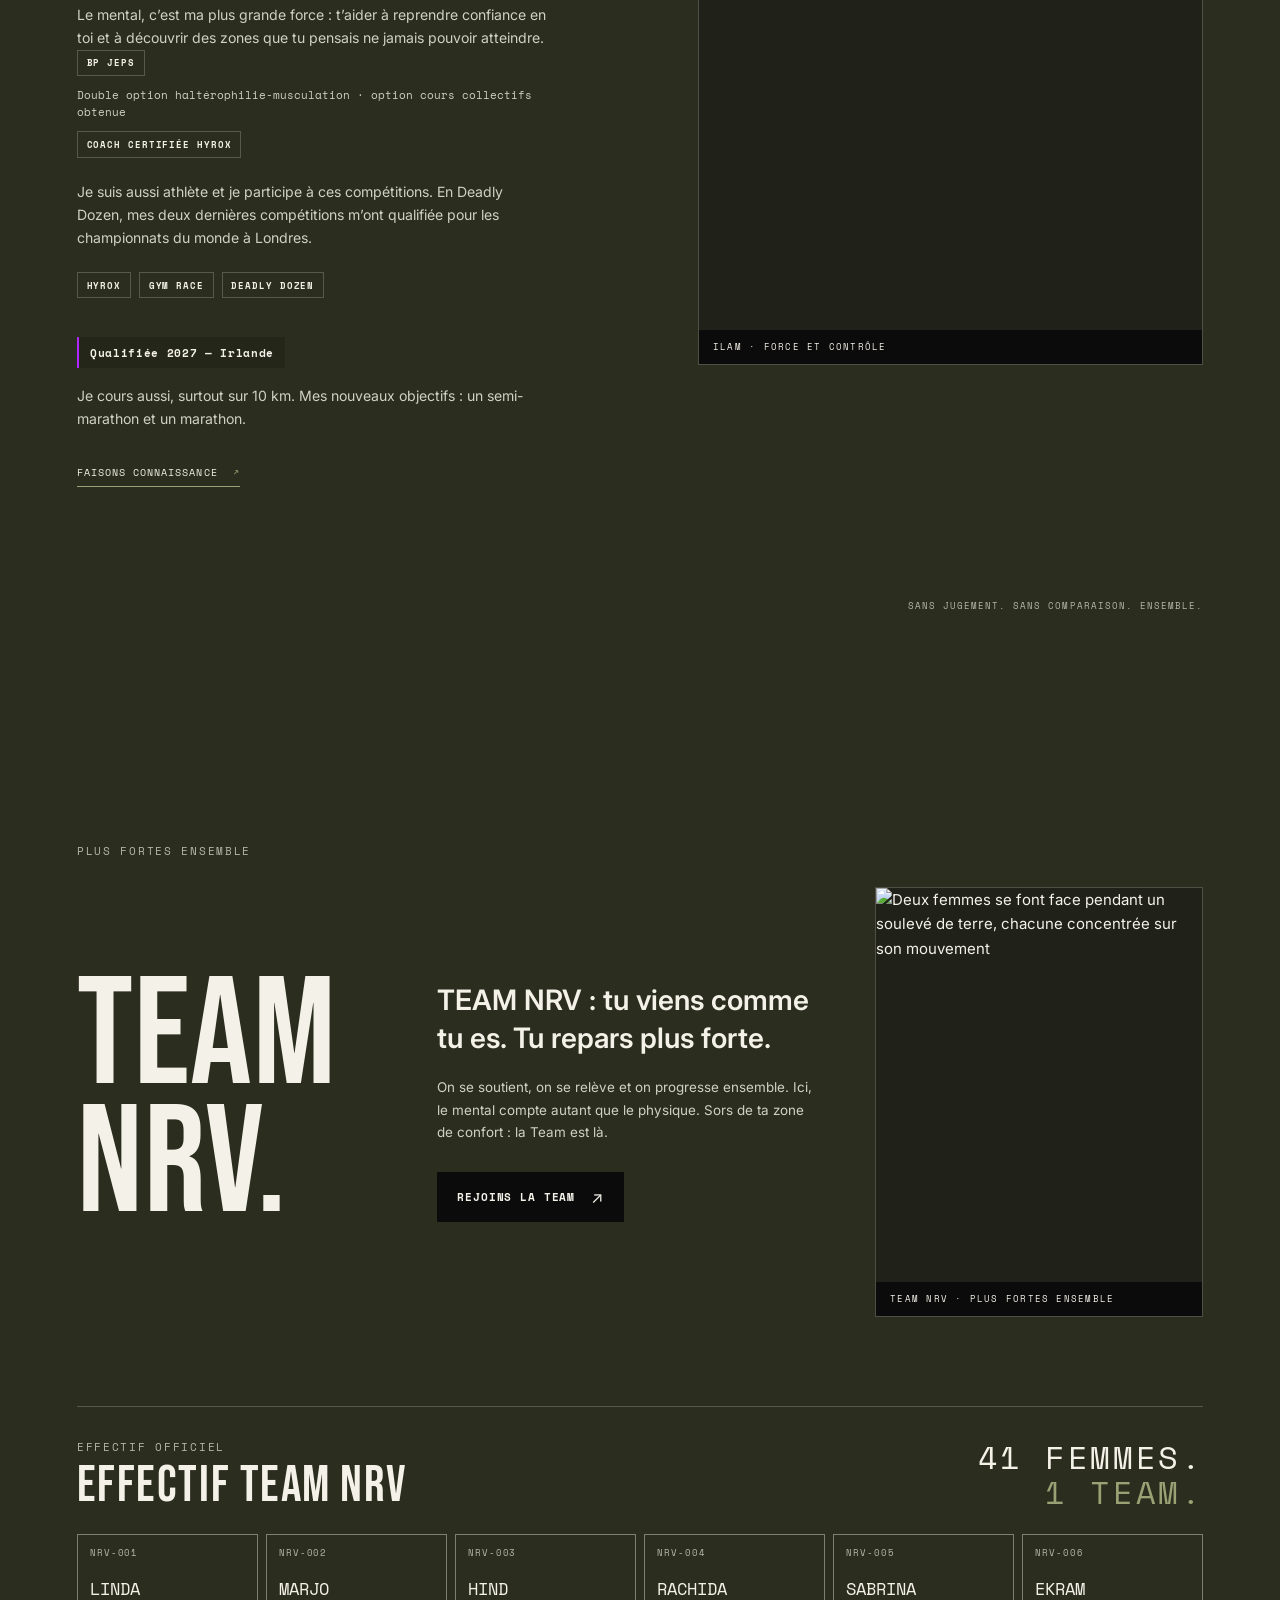
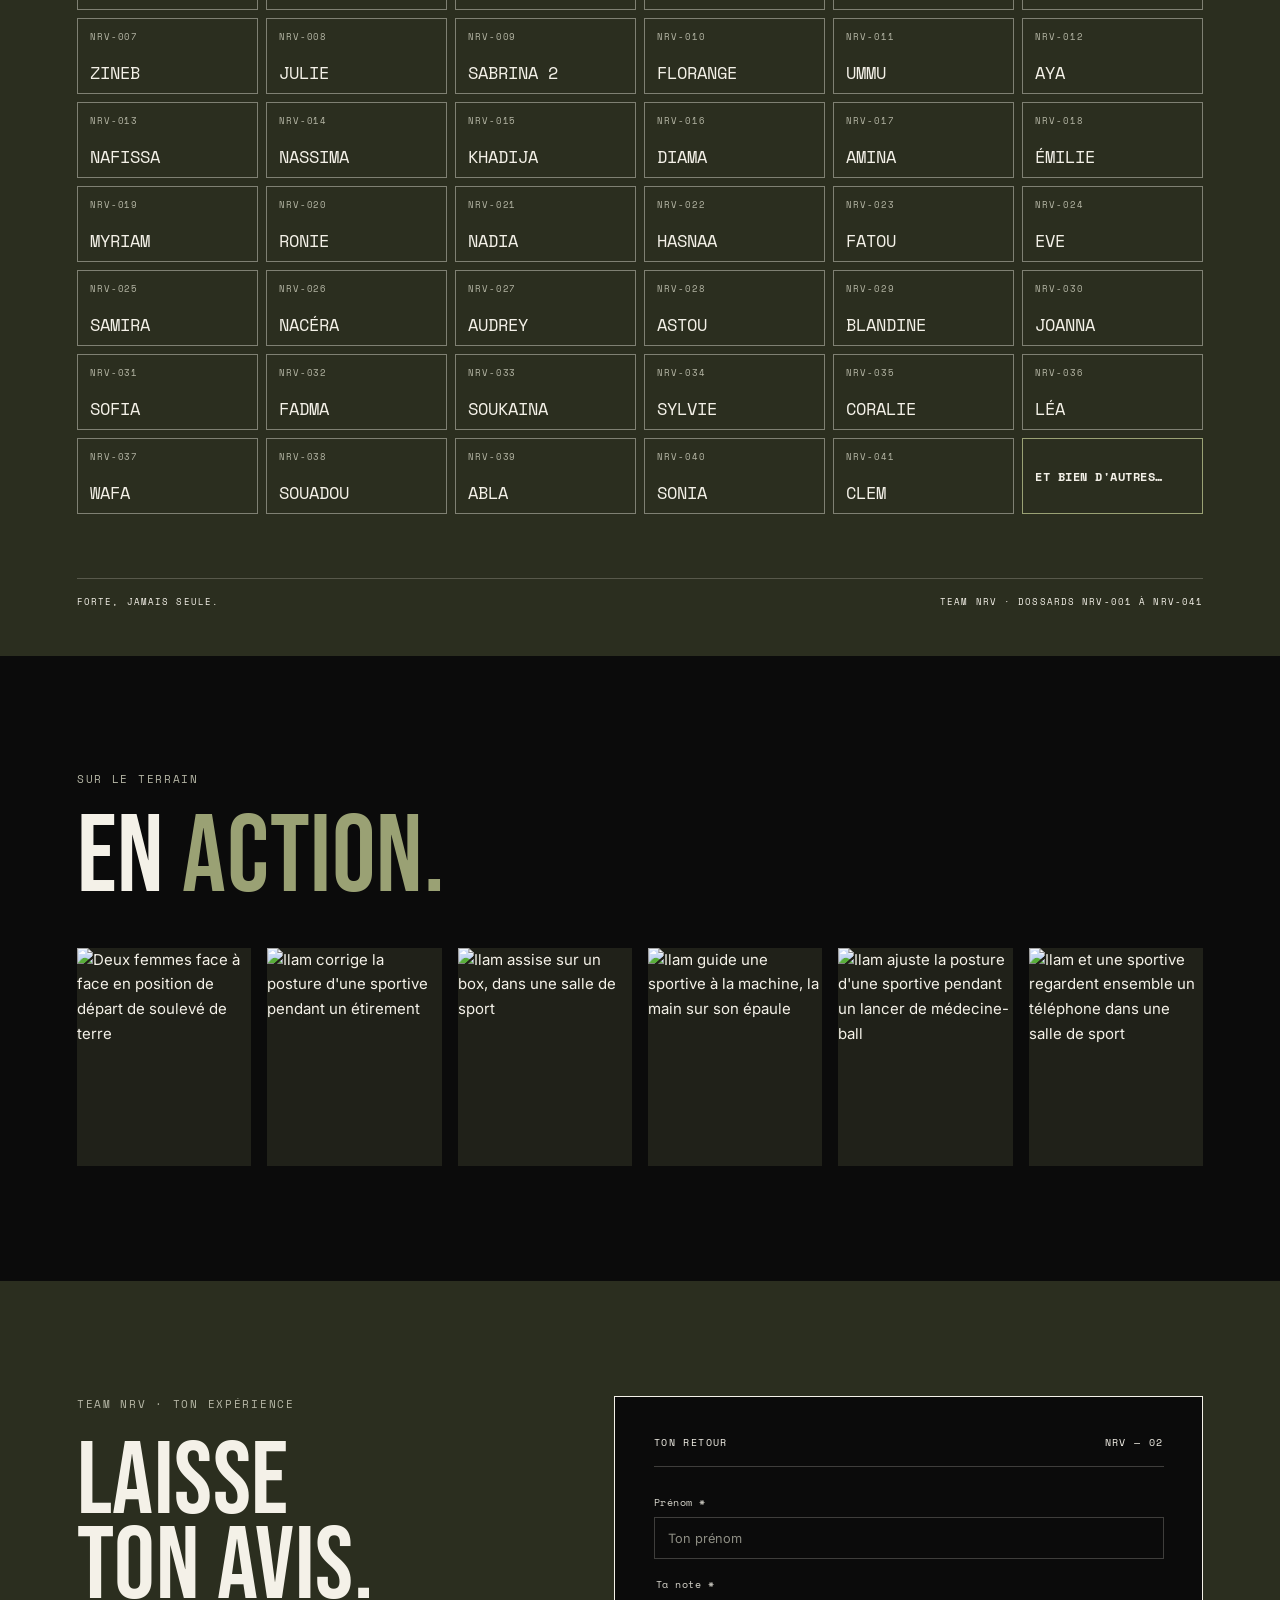
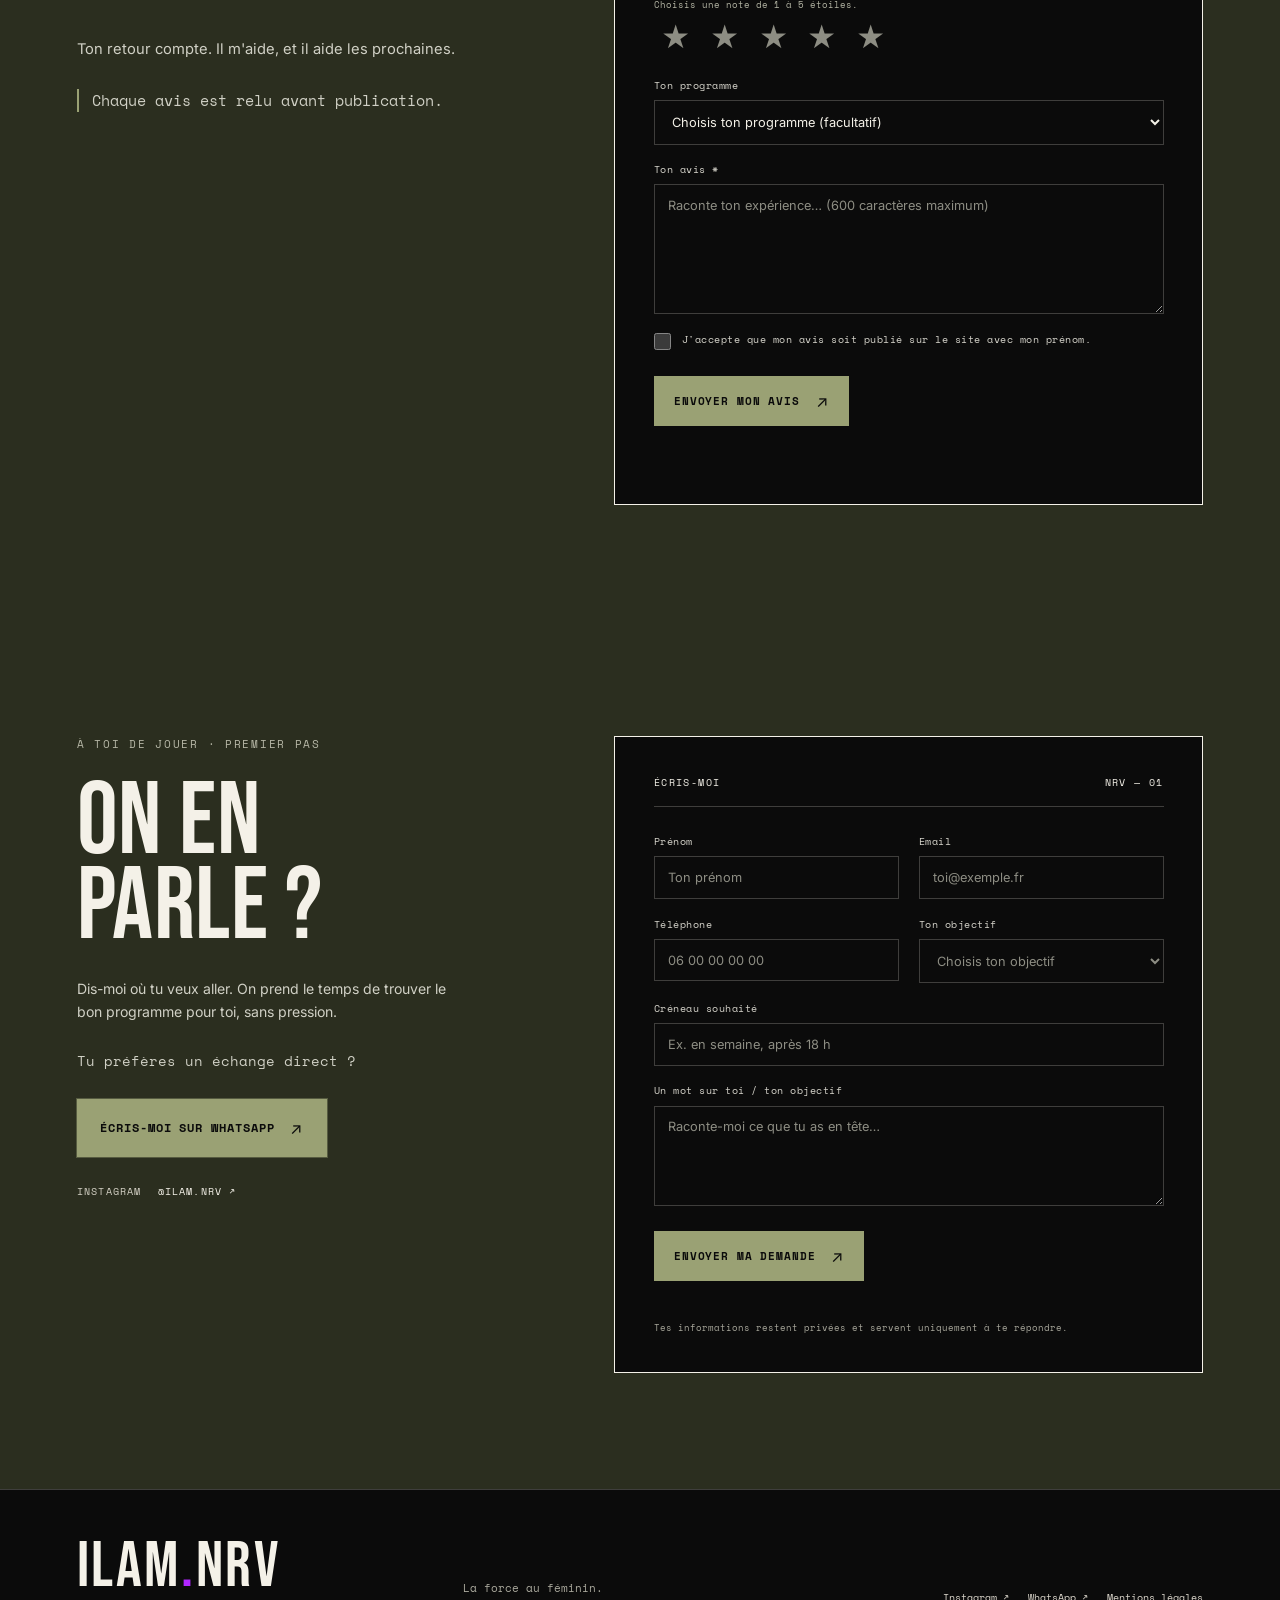
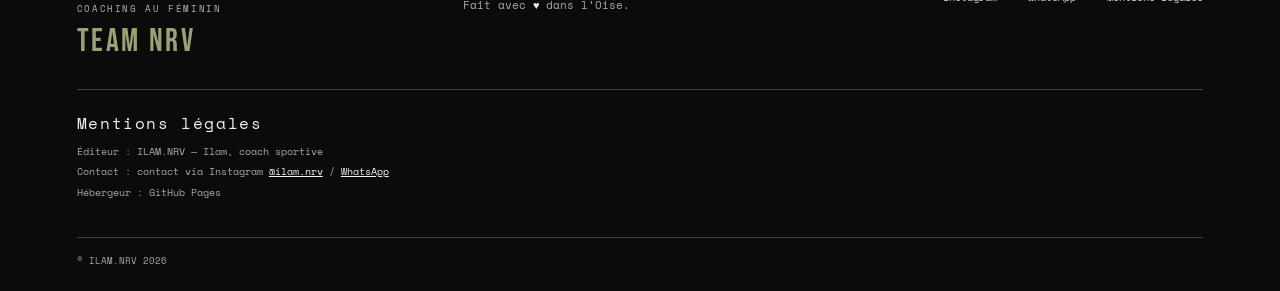
==== commit 183654f4: "Bloc pourquoi en ligne, etiquettes sous le paragraphe athlete" ====
--- a/index.html
+++ b/index.html
@@ -17,10 +17,10 @@
   <link rel="preconnect" href="https://fonts.googleapis.com">
   <link rel="preconnect" href="https://fonts.gstatic.com" crossorigin>
   <link href="https://fonts.googleapis.com/css2?family=Bebas+Neue&family=Inter:wght@400;500;600;700;800&family=Space+Mono:wght@400;700&display=swap" rel="stylesheet">
-  <link rel="stylesheet" href="styles.css?v=6">
-  <link rel="stylesheet" href="avis.css?v=6">
-  <link rel="stylesheet" href="galerie.css?v=6">
-  <script src="script.js?v=6" defer></script>
+  <link rel="stylesheet" href="styles.css?v=7">
+  <link rel="stylesheet" href="avis.css?v=7">
+  <link rel="stylesheet" href="galerie.css?v=7">
+  <script src="script.js?v=7" defer></script>
 </head>
 <body>
   <a class="skip-link" href="#main">Aller au contenu</a>
@@ -67,6 +67,16 @@
         <h2>CHOISIS TON<br><span>TERRAIN.</span></h2>
         <p class="section-intro">Trois façons de t’entraîner. Une même intention : progresser, mentalement et physiquement.</p>
       </div>
+      <div class="why-online">
+        <p class="why-title">POURQUOI LA PROGRAMMATION EN LIGNE ?</p>
+        <p class="why-text">Tu veux être encadrée, mais t’entraîner de façon autonome ? C’est la solution : tu gardes ta liberté, avec un cadre clair et un suivi par ta coach.</p>
+        <p class="why-tags"><span>AUTONOME</span><span>ENCADRÉE</span><span>SUIVIE</span></p>
+      </div>
+      <ol class="how-steps" aria-label="Comment ça marche">
+        <li><span class="how-num">01</span><strong>Tu choisis ton programme</strong><p>Musculation, Hybride ou Hyrox, selon ton objectif.</p></li>
+        <li><span class="how-num">02</span><strong>Tu t’entraînes avec l’appli Ekklo</strong><p>Toute ta programmation est dans l’application.</p></li>
+        <li><span class="how-num">03</span><strong>Visio de groupe toutes les 2 semaines</strong><p>On fait le point ensemble, en direct.</p></li>
+      </ol>
       <div class="program-grid">
         <article class="program-card">
           <div class="card-topline"><span class="dossard-label">DOSSARD NRV-001</span><span class="station-label">FORCE</span></div>
@@ -131,15 +141,15 @@
           <p>Moi, c’est <strong>Ilam</strong>. Je suis coach sportive et j’accompagne surtout les femmes.</p>
           <p>Mon coaching te fait sortir de ta zone de confort. On travaille le physique, mais aussi le mental.</p>
           <p>Le mental, c’est ma plus grande force : t’aider à reprendre confiance en toi et à découvrir des zones que tu pensais ne jamais pouvoir atteindre.</p>
-          <div class="about-stamps" role="group" aria-label="Mes disciplines">
-            <span class="stamp-tag">HYROX</span><span class="stamp-tag">GYM RACE</span><span class="stamp-tag">DEADLY DOZEN</span>
-          </div>
           <div class="about-credential" role="group" aria-label="Diplôme et certification">
             <span class="stamp-tag">BP JEPS</span>
             <span>Double option haltérophilie-musculation · option cours collectifs obtenue</span>
             <span class="stamp-tag">COACH CERTIFIÉE HYROX</span>
           </div>
           <p>Je suis aussi athlète et je participe à ces compétitions. En Deadly Dozen, mes deux dernières compétitions m’ont qualifiée pour les championnats du monde à Londres.</p>
+          <div class="about-stamps" role="group" aria-label="Mes disciplines">
+            <span class="stamp-tag">HYROX</span><span class="stamp-tag">GYM RACE</span><span class="stamp-tag">DEADLY DOZEN</span>
+          </div>
           <p class="about-highlight">Qualifiée 2027 — Irlande</p>
           <p>Je cours aussi, surtout sur 10 km. Mes nouveaux objectifs : un semi-marathon et un marathon.</p>
         </div>
--- a/galerie.css
+++ b/galerie.css
@@ -17,10 +17,36 @@
 .hero-visual { grid-template-rows: minmax(0, 1fr) auto; }
 .visual-index { justify-self: start; }
 
-/* Qualites developpees par programme : petites etiquettes droites */
-.program-card ul.qualities { display: flex; flex: none; flex-wrap: wrap; gap: .4rem; margin: .2rem 0 1rem; padding: 0; border-top: 0; list-style: none; }
-.program-card ul.qualities li { border: 1px solid var(--khaki); padding: .3rem .5rem; color: var(--paper); font: 700 .56rem/1.3 var(--mono); letter-spacing: .08em; text-transform: uppercase; }
+/* Petit repere violet (carre droit) devant DOSSARD */
+.dossard-label::before { content: ""; display: inline-block; width: .45rem; height: .45rem; margin-right: .5rem; background: var(--violet); vertical-align: .05em; }
+
+/* Qualites developpees par programme : etiquettes droites */
+.program-card ul.qualities { display: flex; flex: none; flex-wrap: wrap; gap: .5rem; margin: .4rem 0 1.4rem; padding: 0; border-top: 0; list-style: none; }
+.program-card ul.qualities li { border: 1px solid var(--khaki); padding: .5rem .7rem; color: var(--paper); font: 700 .8rem/1.3 var(--mono); letter-spacing: .05em; text-transform: uppercase; }
 .program-card ul.qualities li::before { content: none; }
 
-/* Petit repere violet (carre droit) devant DOSSARD */
-.dossard-label::before { content: ""; display: inline-block; width: .45rem; height: .45rem; margin-right: .5rem; background: var(--violet); vertical-align: .05em; }
+/* ===== Programmes en ligne : textes plus grands et plus lisibles ===== */
+.programs .section-intro { max-width: 640px; font-size: 1.15rem; line-height: 1.6; color: var(--paper); }
+.why-online { max-width: 1270px; margin: 0 auto 1.5rem; border-left: 2px solid var(--khaki); padding: .4rem 0 .4rem 1.2rem; }
+.why-title { margin: 0 0 .5rem; color: var(--khaki); font: 700 .8rem var(--mono); letter-spacing: .14em; }
+.why-text { max-width: 640px; margin: 0 0 .8rem; color: var(--paper); font-size: 1.05rem; line-height: 1.6; }
+.why-tags { display: flex; flex-wrap: wrap; gap: .5rem; margin: 0; }
+.why-tags span { border: 1px solid var(--line); padding: .3rem .6rem; color: var(--muted); font: 700 .7rem var(--mono); letter-spacing: .1em; }
+.how-steps { display: grid; grid-template-columns: repeat(3, minmax(0, 1fr)); gap: 1rem; max-width: 1270px; margin: 0 auto 3rem; padding: 0; list-style: none; }
+.how-steps li { border: 1px solid var(--line); padding: 1.5rem; background: rgba(11,11,11,.3); }
+.how-num { display: block; margin-bottom: .8rem; color: var(--khaki); font: 3rem/.9 var(--display); }
+.how-steps strong { display: block; margin-bottom: .5rem; font: 1.45rem/1.15 var(--display); letter-spacing: .03em; text-transform: uppercase; }
+.how-steps p { margin: 0; color: #d6d5cc; font-size: 1rem; line-height: 1.55; }
+.program-card { min-height: 0; padding: 2rem; }
+.program-card h3 { font-size: clamp(3rem, 4.6vw, 4.8rem); }
+.program-desc { min-height: 0; font-size: 1.1rem; line-height: 1.5; color: var(--paper); }
+.price { font-size: 1rem; }
+.price > span { font-size: 5.5rem; }
+.price small { font-size: .85rem; }
+.program-card ul:not(.qualities) li { padding: .9rem 0 .9rem 1.4rem; font: 1rem/1.5 var(--sans); color: var(--paper); }
+.station-label, .dossard-label { font-size: .8rem; }
+.program-card .button { min-height: 58px; font-size: .85rem; }
+@media (max-width: 800px) {
+  .how-steps { grid-template-columns: 1fr; }
+  .program-card { padding: 1.5rem; }
+}
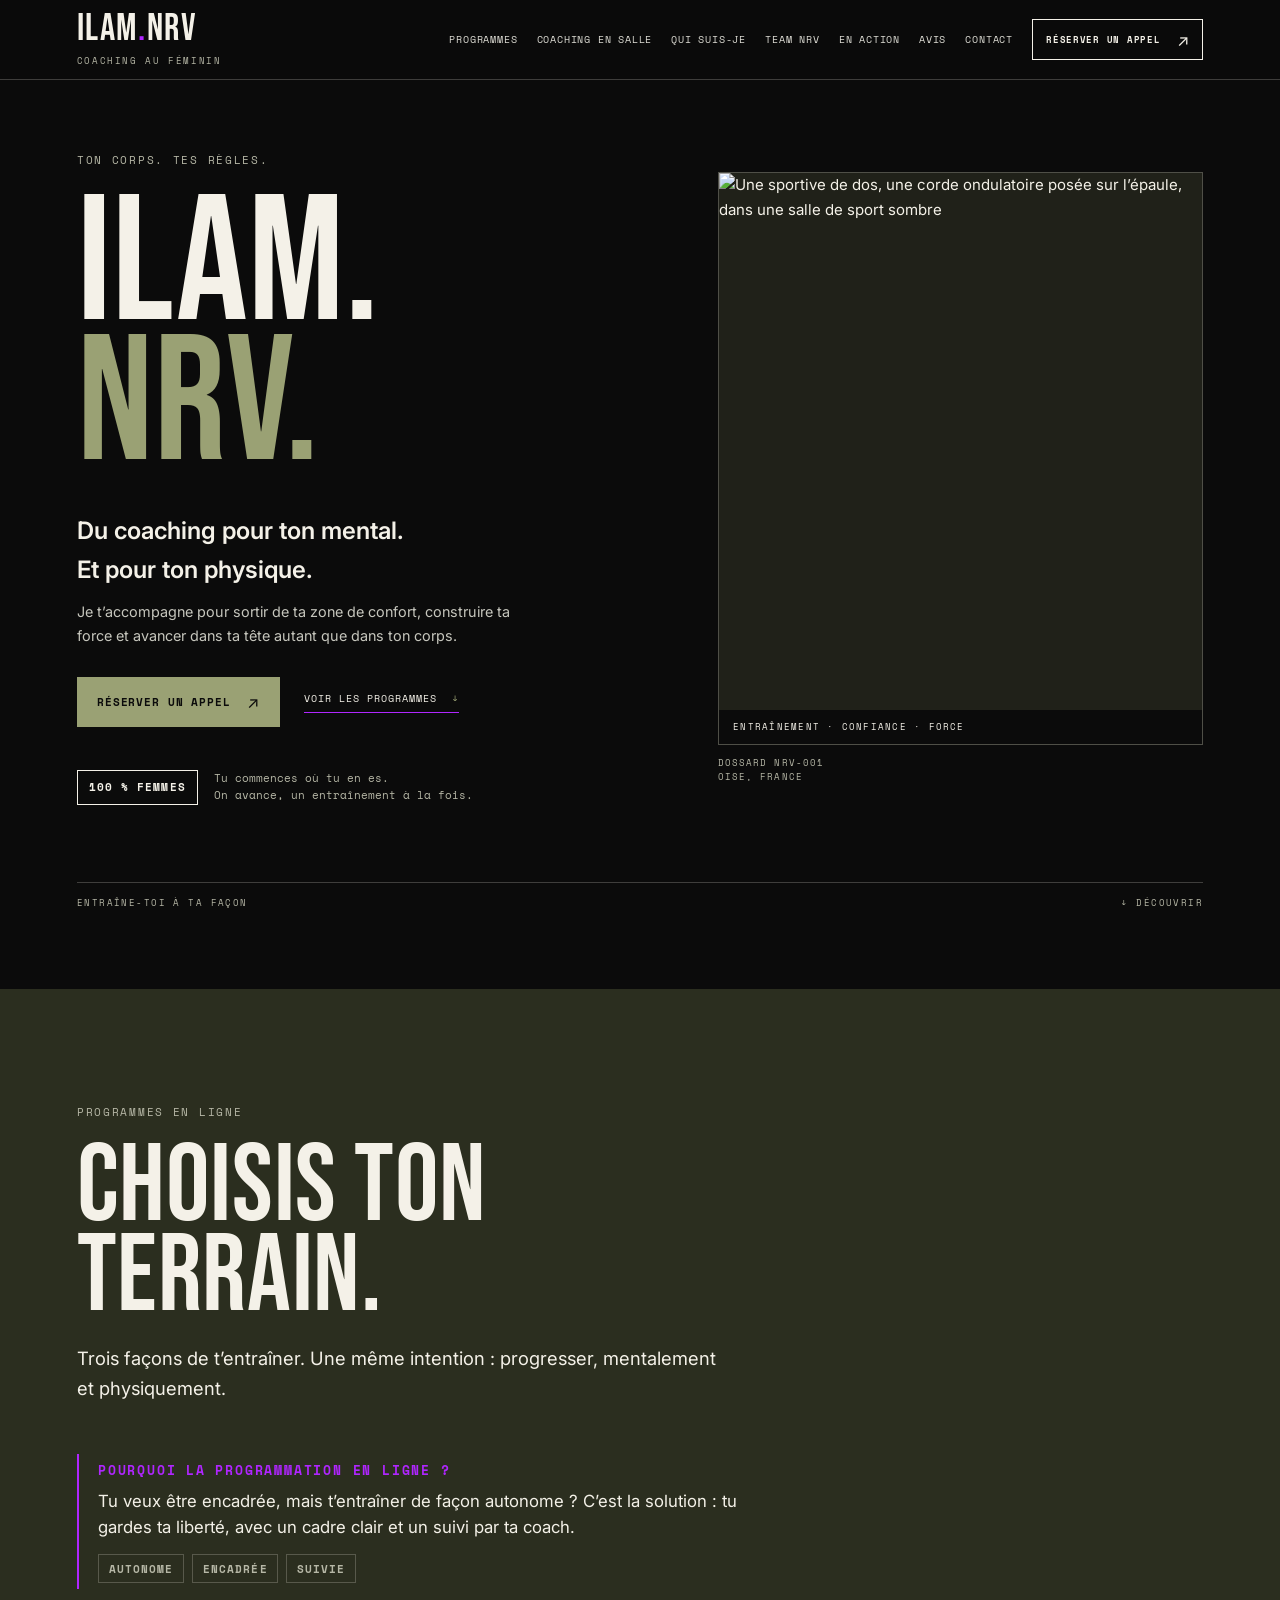
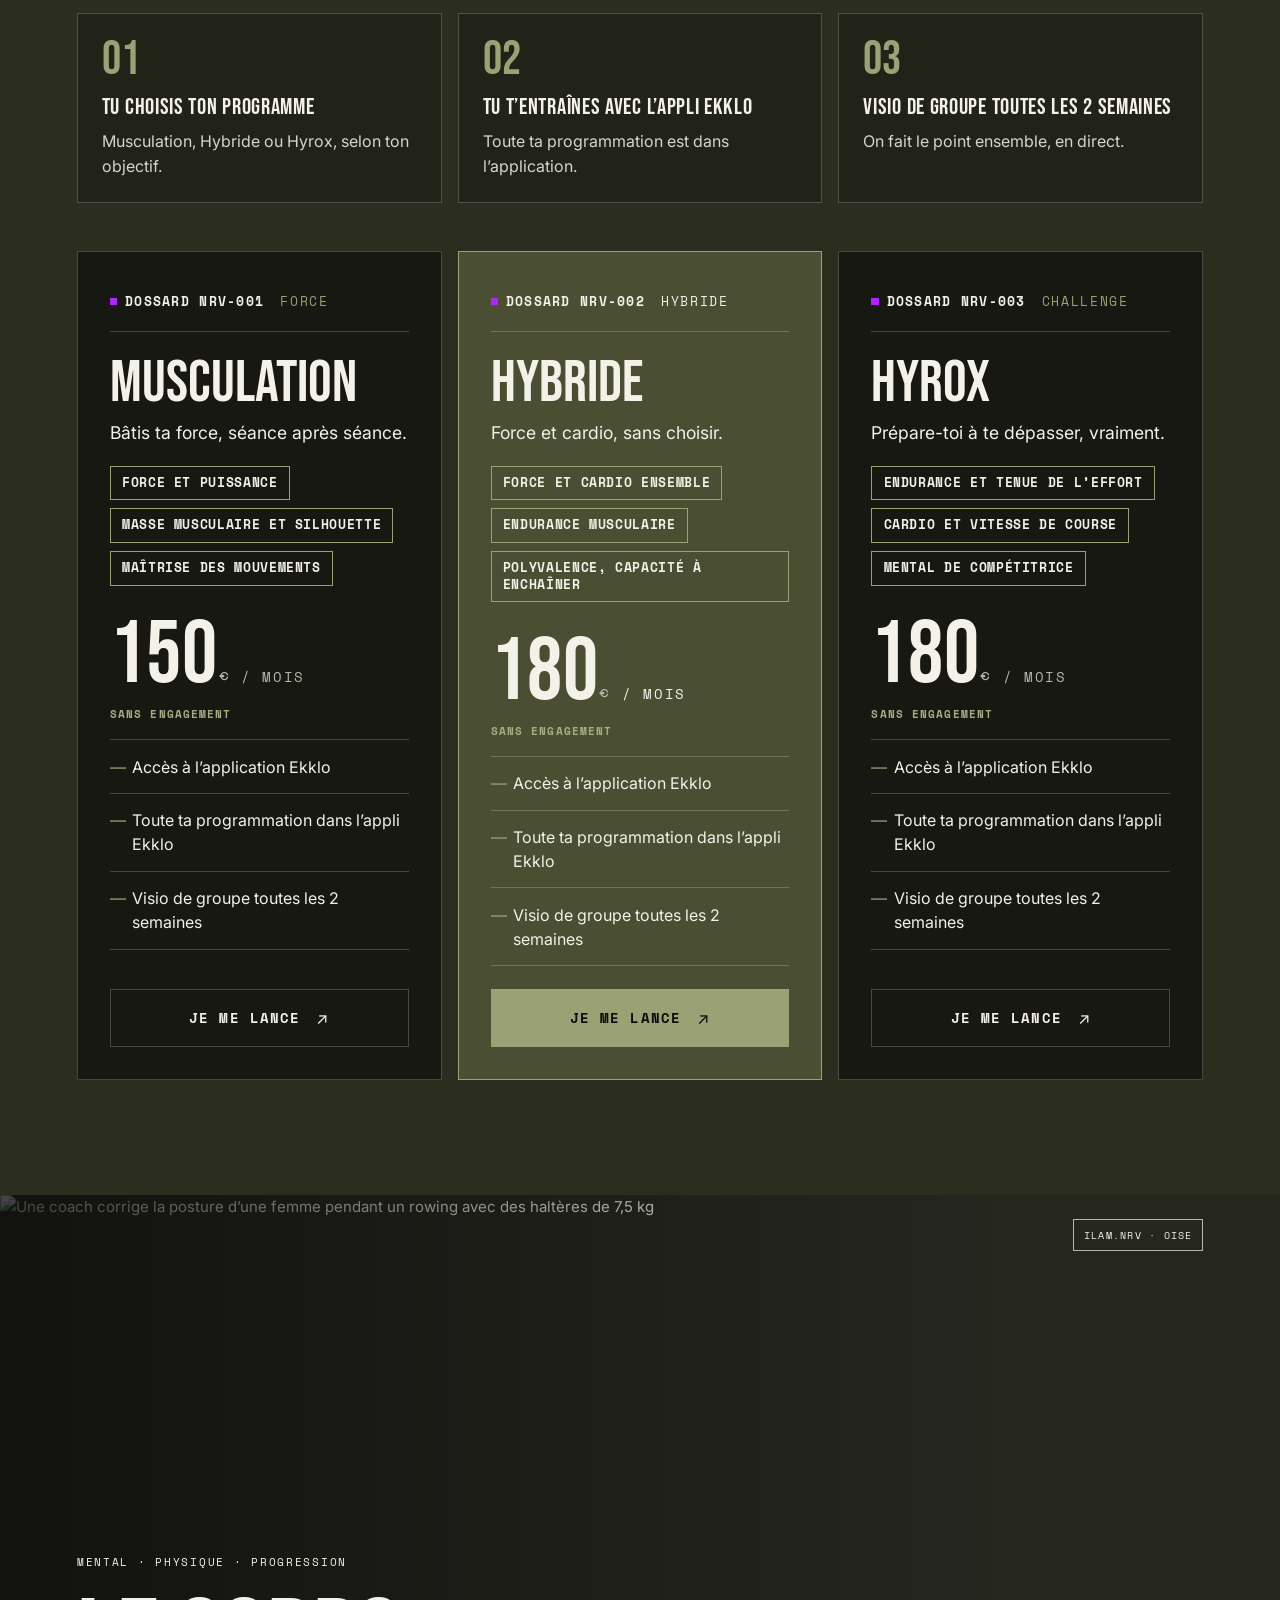
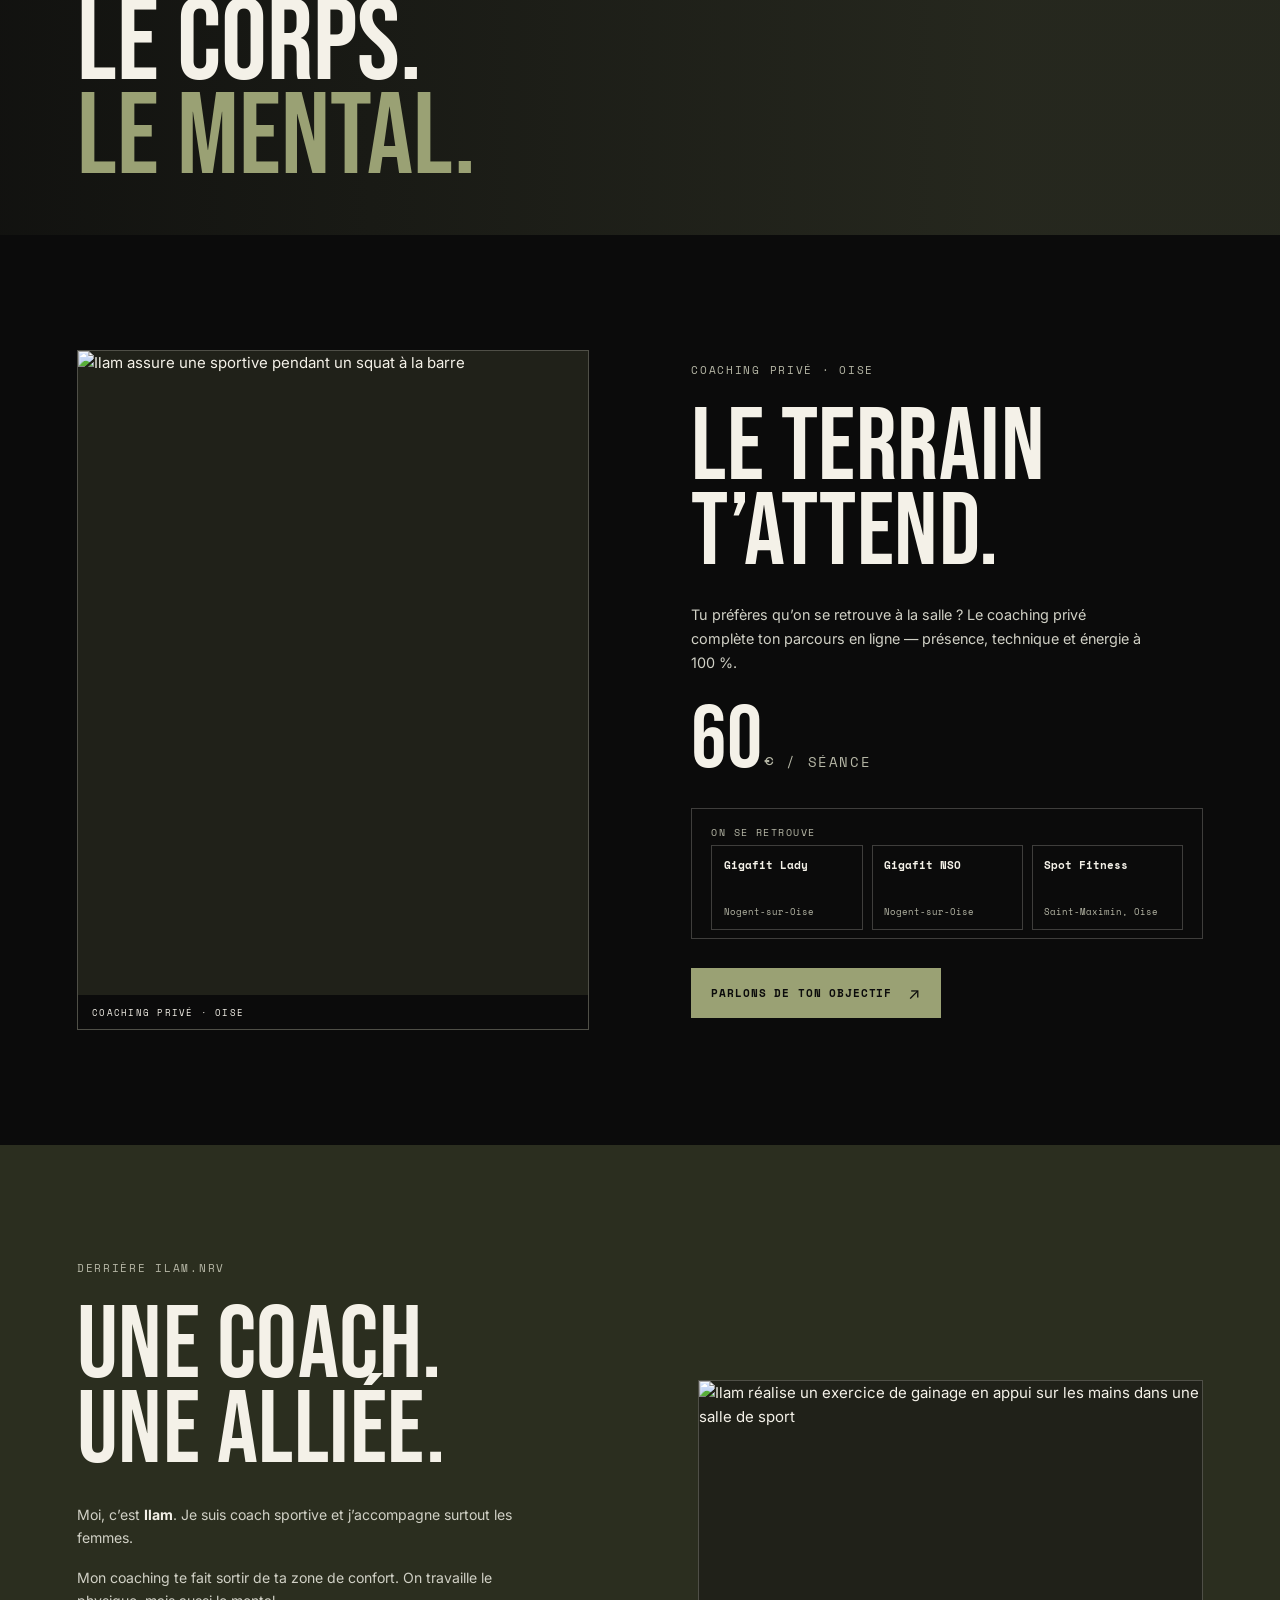
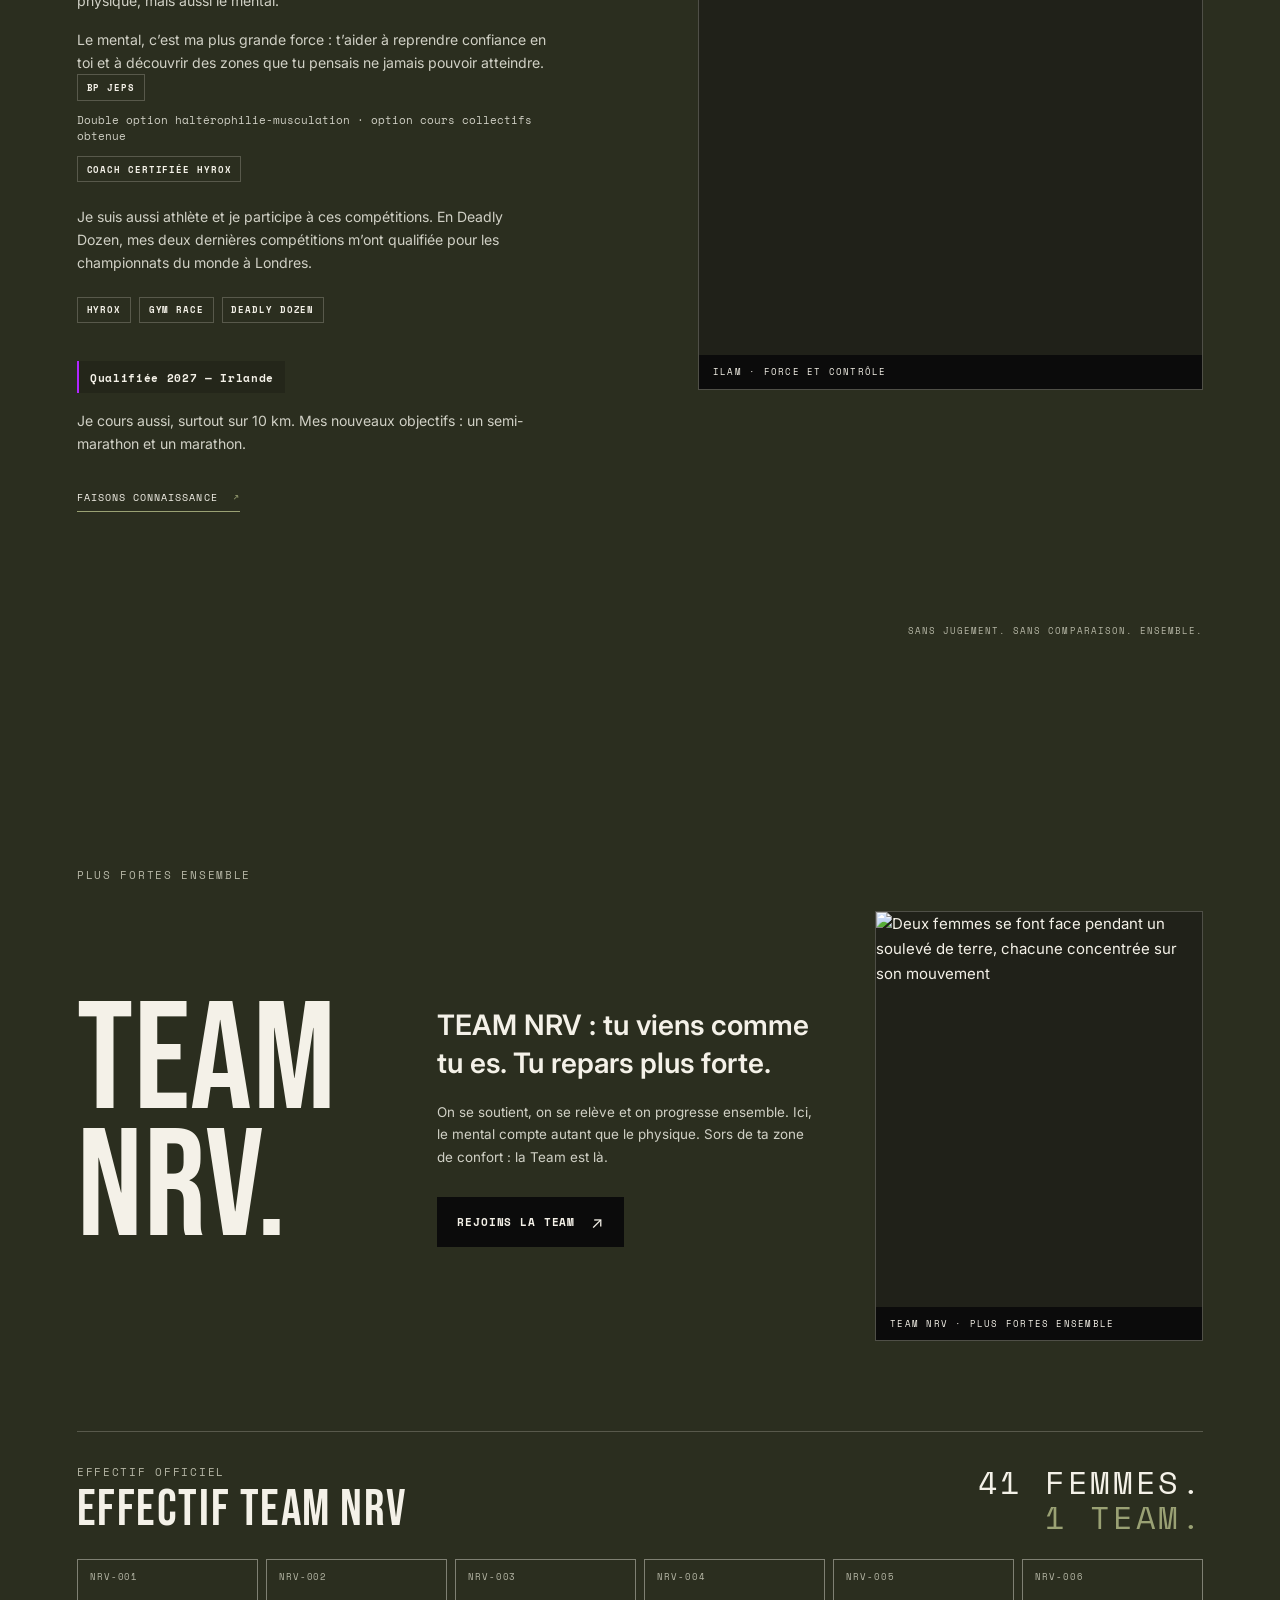
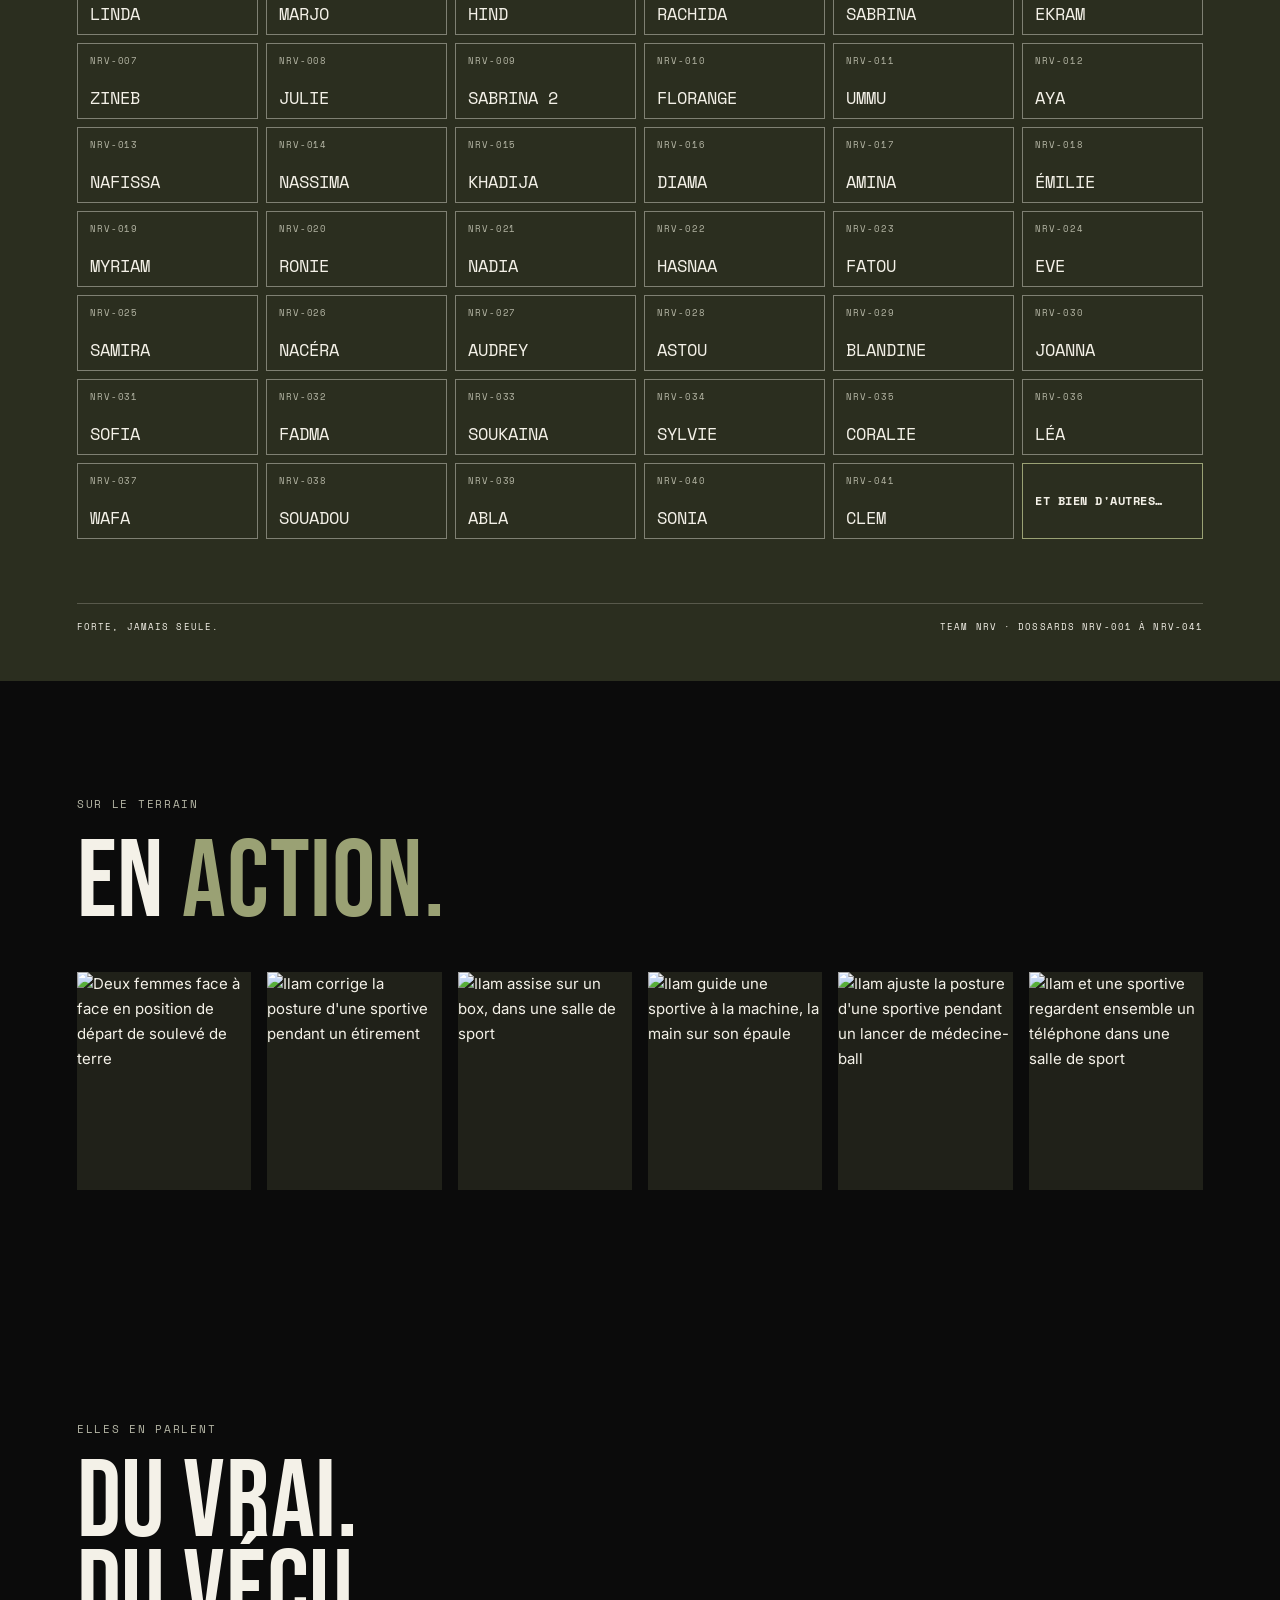
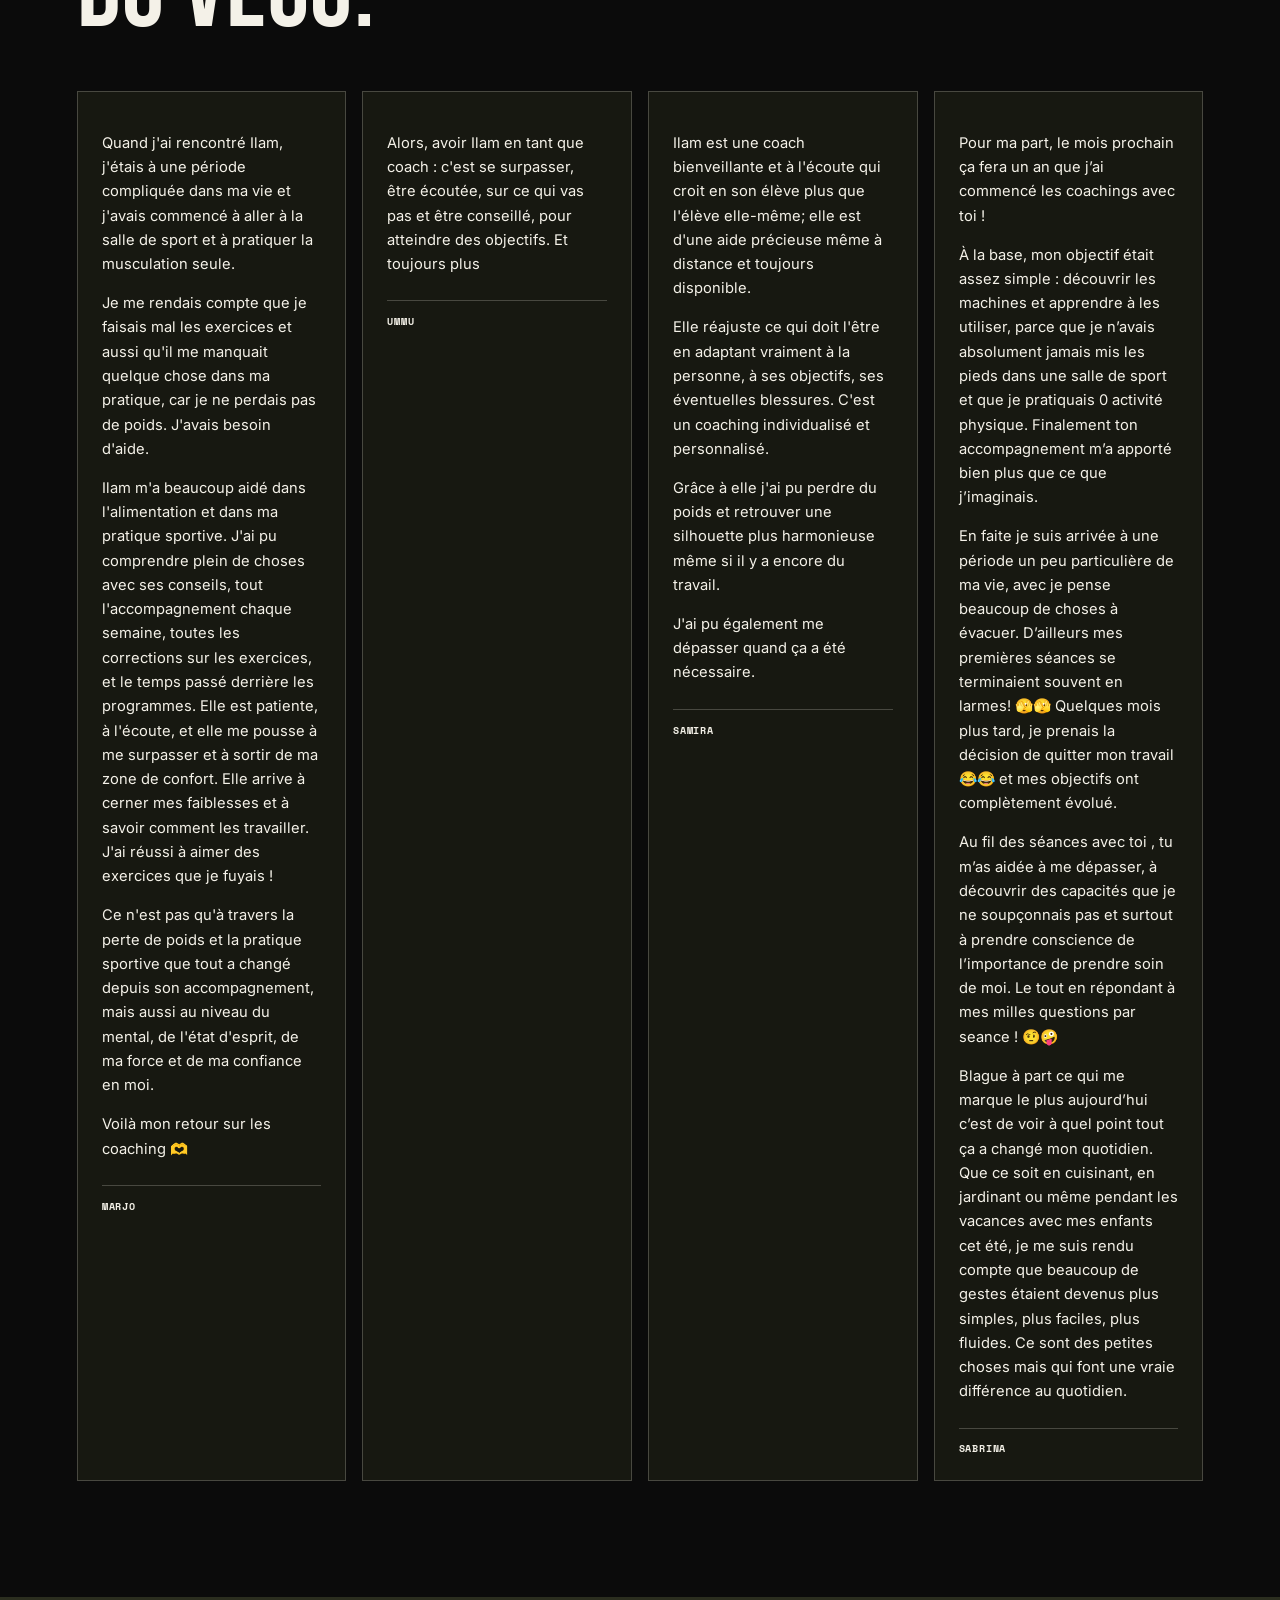
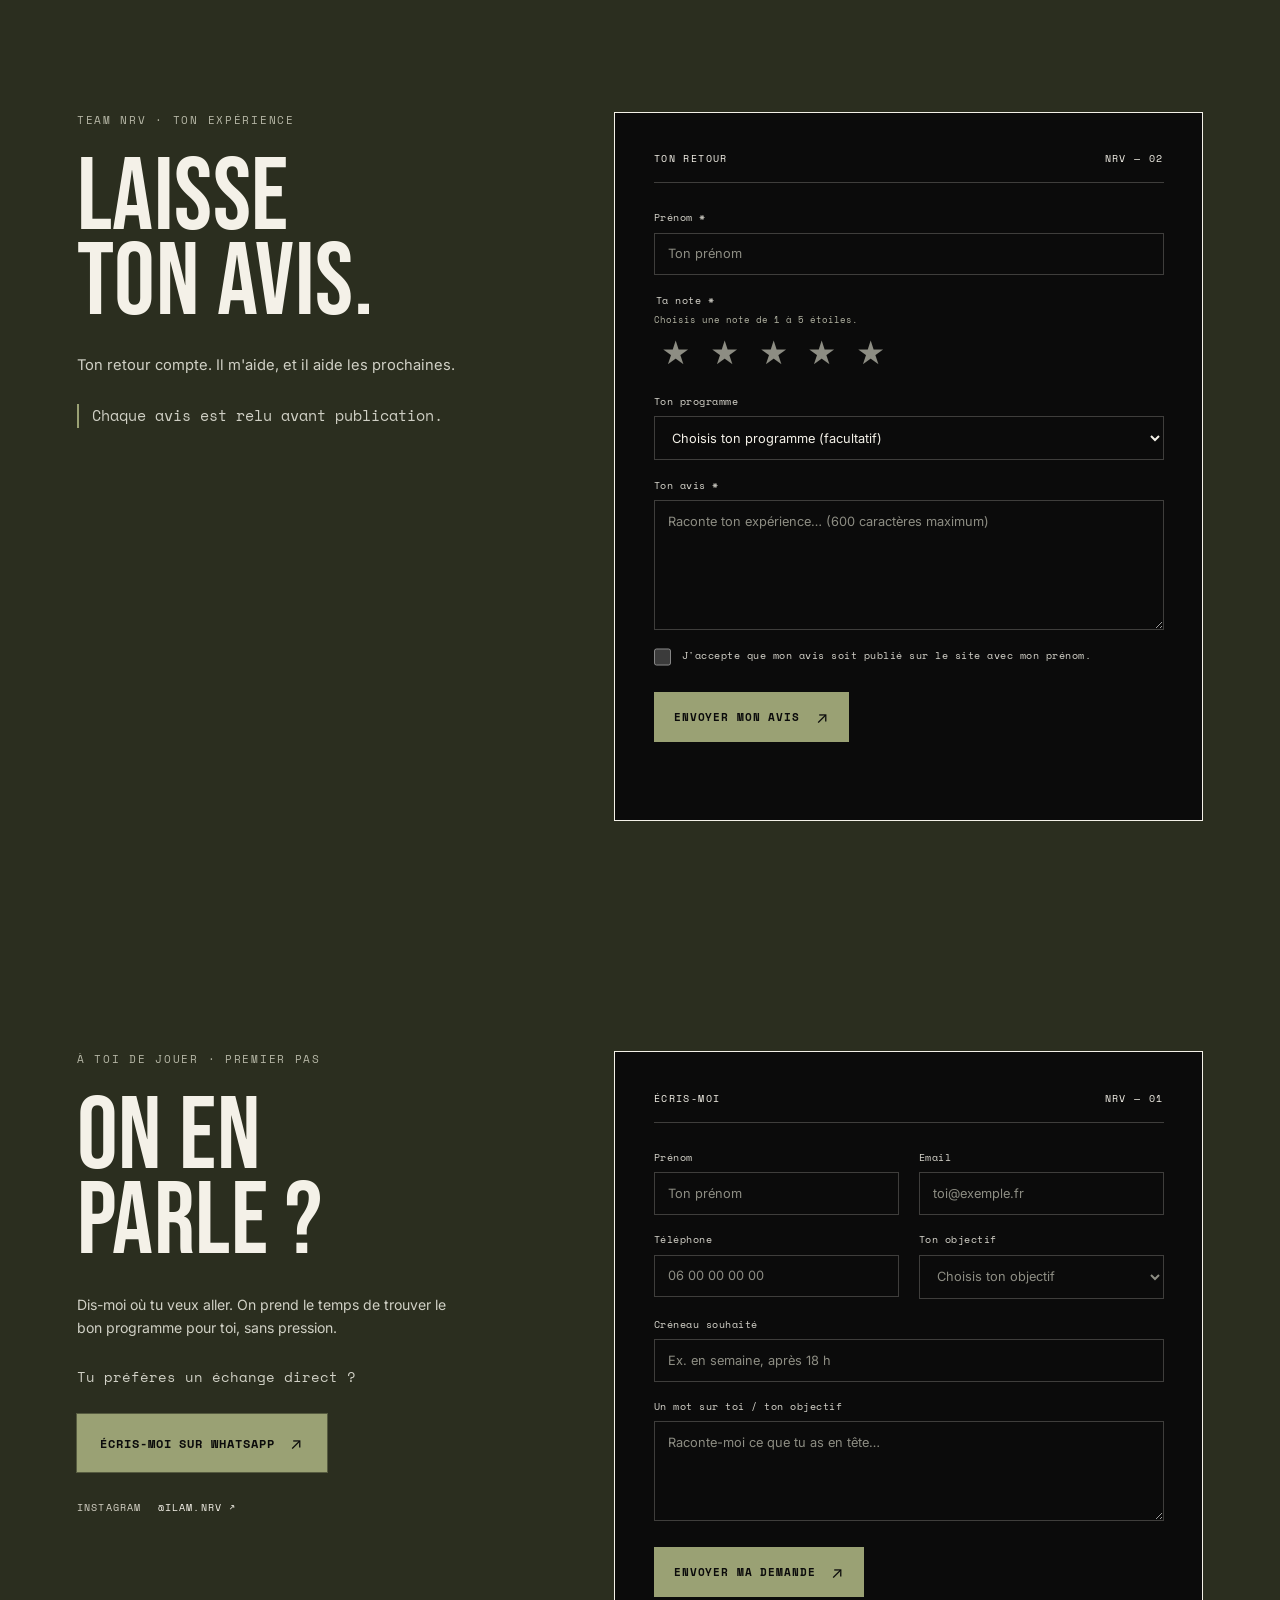
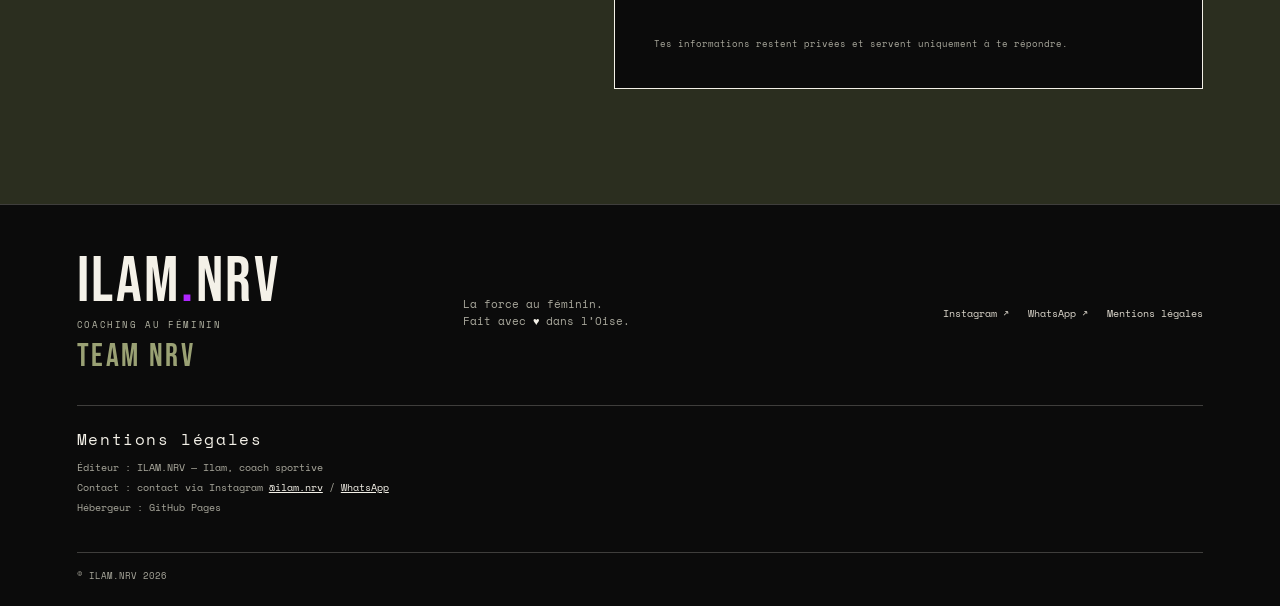
==== commit 0ac4d123: "Bust script cache for form timeout fix" ====
--- a/index.html
+++ b/index.html
@@ -20,7 +20,7 @@
   <link rel="stylesheet" href="styles.css?v=7">
   <link rel="stylesheet" href="avis.css?v=7">
   <link rel="stylesheet" href="galerie.css?v=7">
-  <script src="script.js?v=7" defer></script>
+  <script src="script.js?v=8" defer></script>
 </head>
 <body>
   <a class="skip-link" href="#main">Aller au contenu</a>
--- a/galerie.css
+++ b/galerie.css
@@ -27,8 +27,8 @@
 
 /* ===== Programmes en ligne : textes plus grands et plus lisibles ===== */
 .programs .section-intro { max-width: 640px; font-size: 1.15rem; line-height: 1.6; color: var(--paper); }
-.why-online { max-width: 1270px; margin: 0 auto 1.5rem; border-left: 2px solid var(--khaki); padding: .4rem 0 .4rem 1.2rem; }
-.why-title { margin: 0 0 .5rem; color: var(--khaki); font: 700 .8rem var(--mono); letter-spacing: .14em; }
+.why-online { max-width: 1270px; margin: 0 auto 1.5rem; border-left: 2px solid var(--violet); padding: .4rem 0 .4rem 1.2rem; }
+.why-title { margin: 0 0 .5rem; color: var(--violet); font: 700 .8rem var(--mono); letter-spacing: .14em; }
 .why-text { max-width: 640px; margin: 0 0 .8rem; color: var(--paper); font-size: 1.05rem; line-height: 1.6; }
 .why-tags { display: flex; flex-wrap: wrap; gap: .5rem; margin: 0; }
 .why-tags span { border: 1px solid var(--line); padding: .3rem .6rem; color: var(--muted); font: 700 .7rem var(--mono); letter-spacing: .1em; }
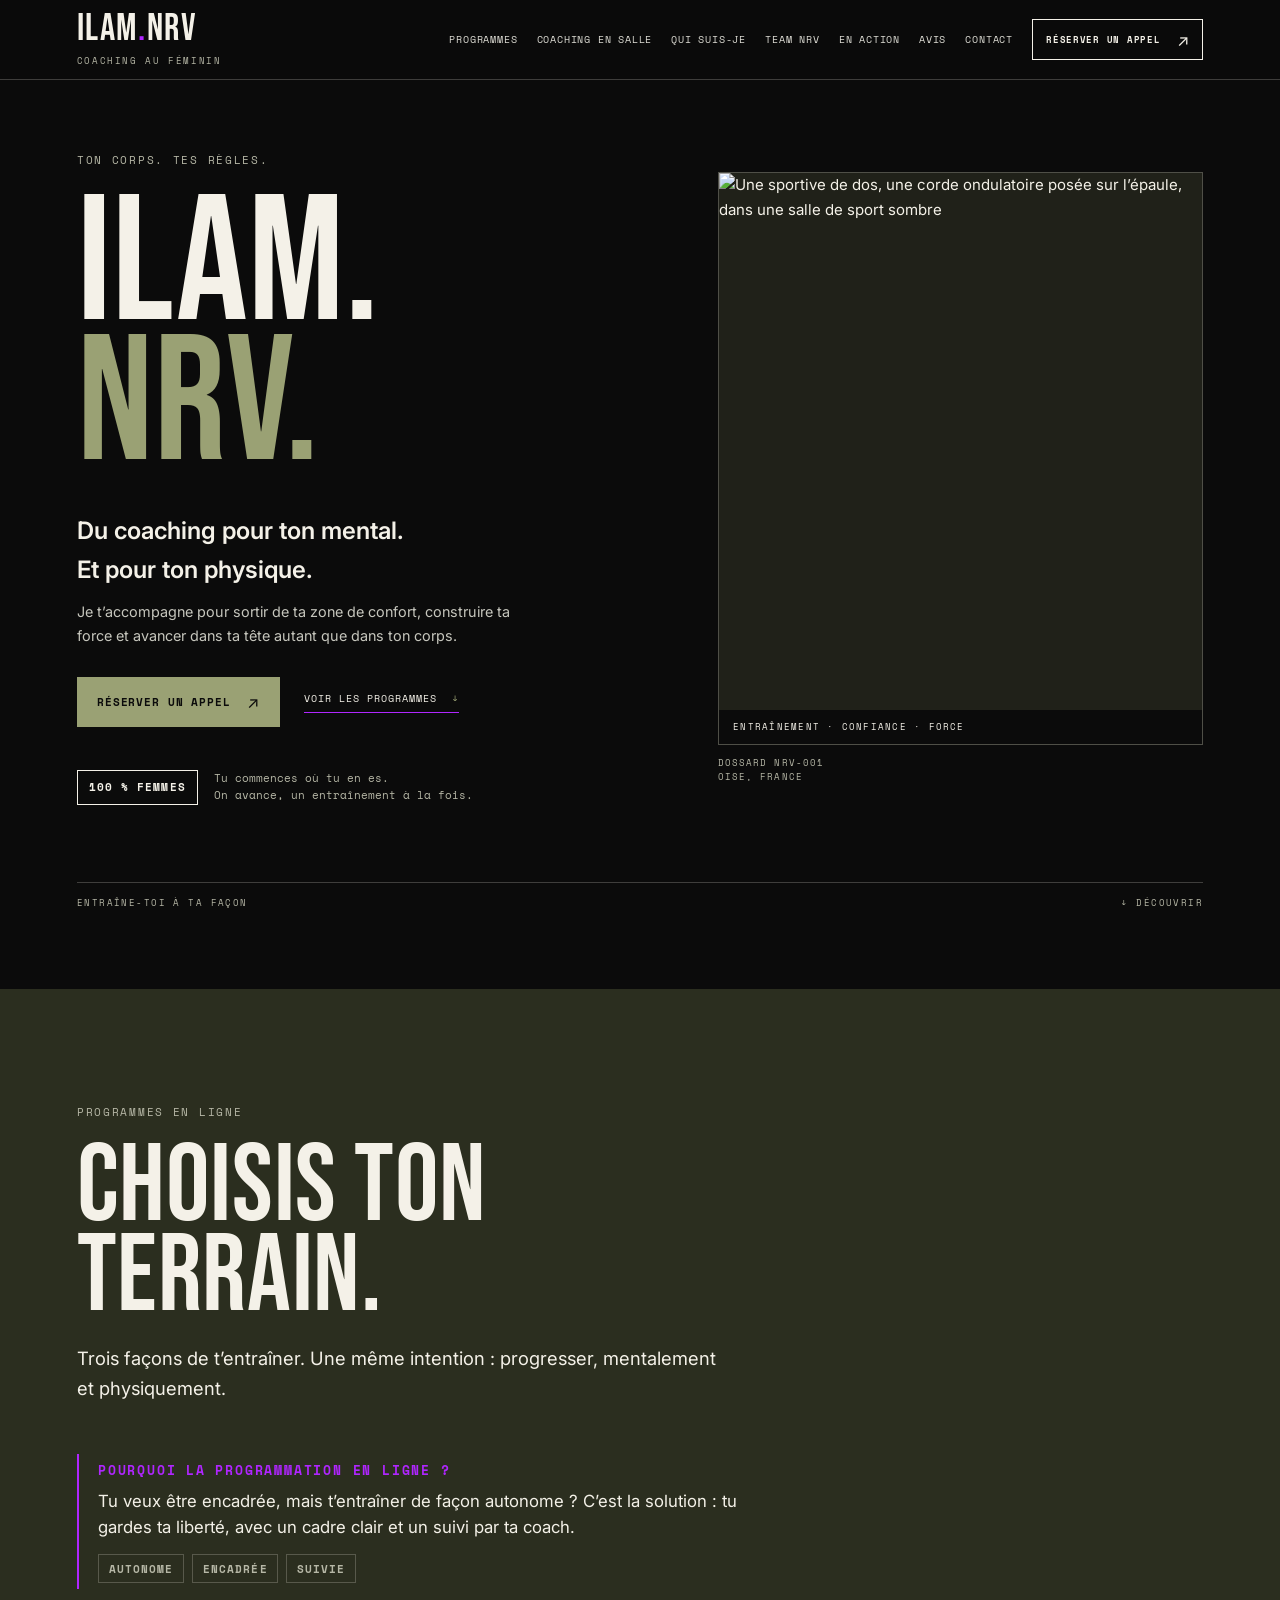
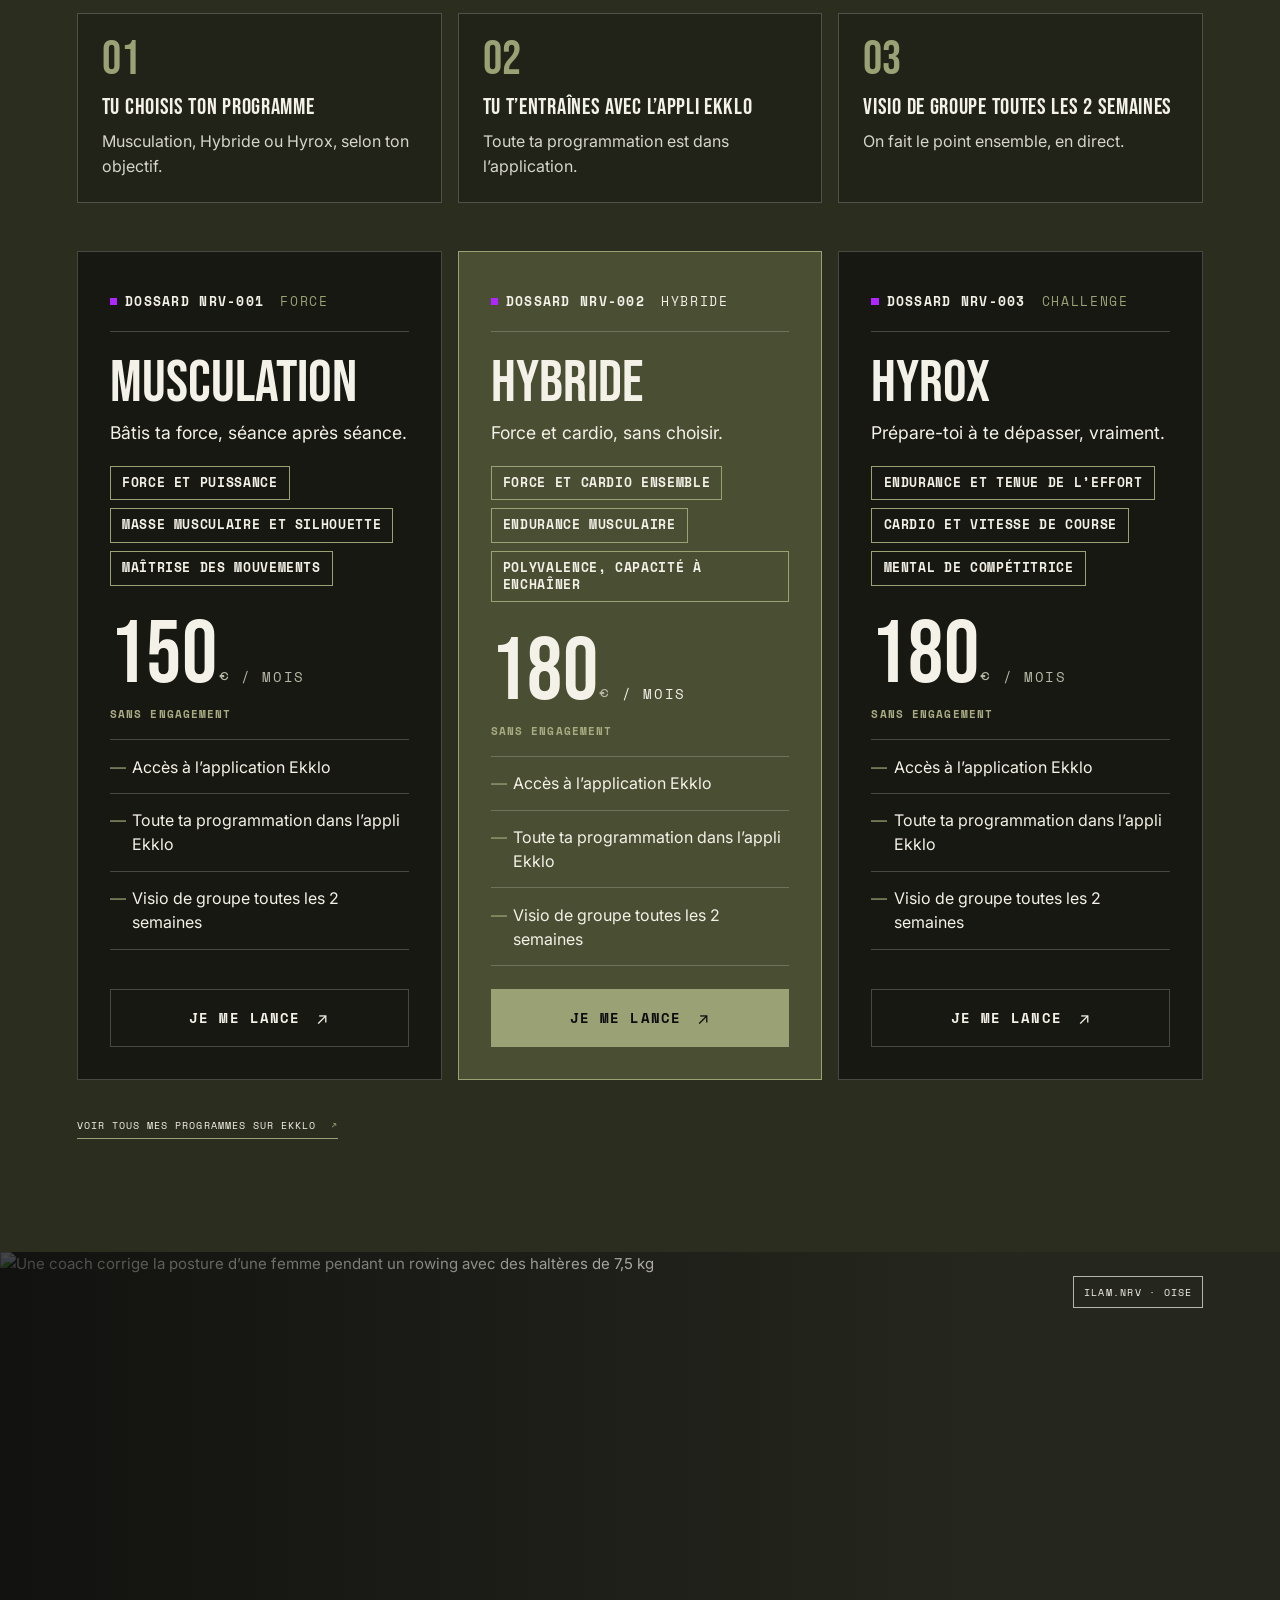
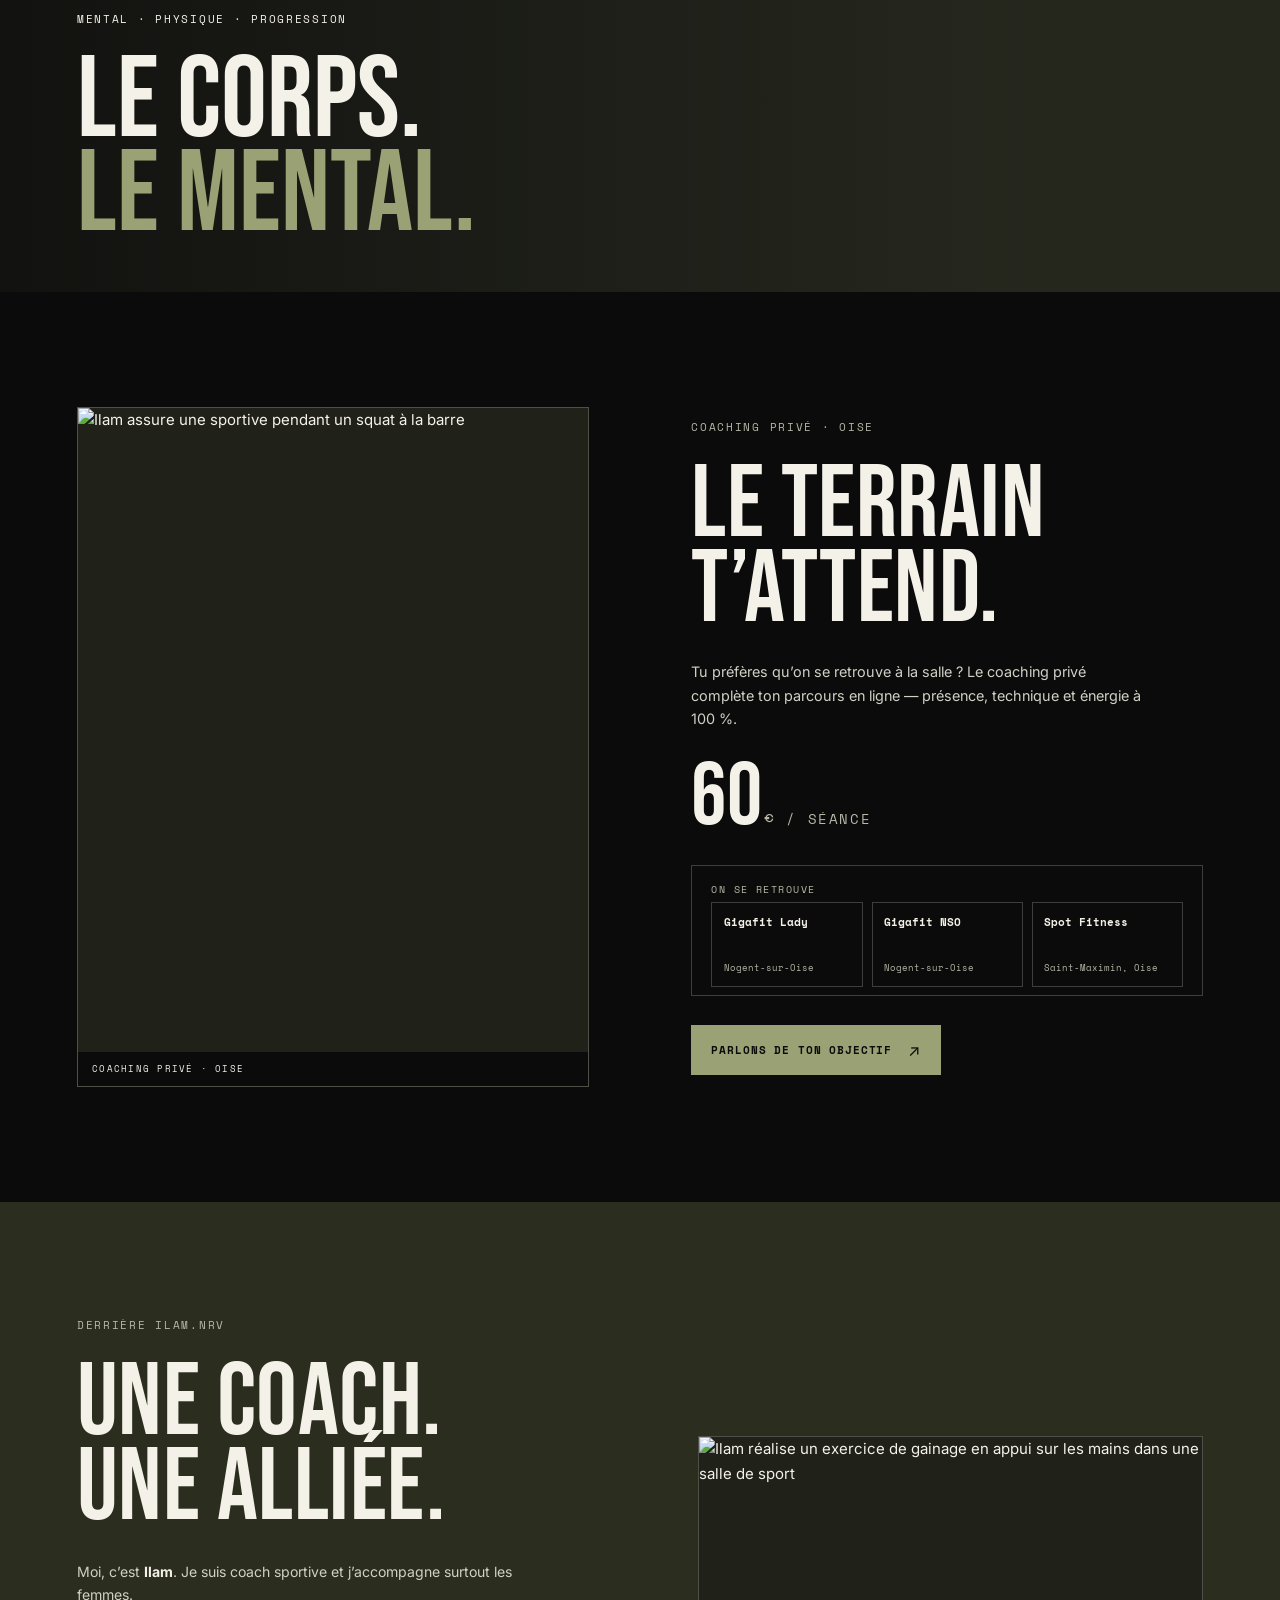
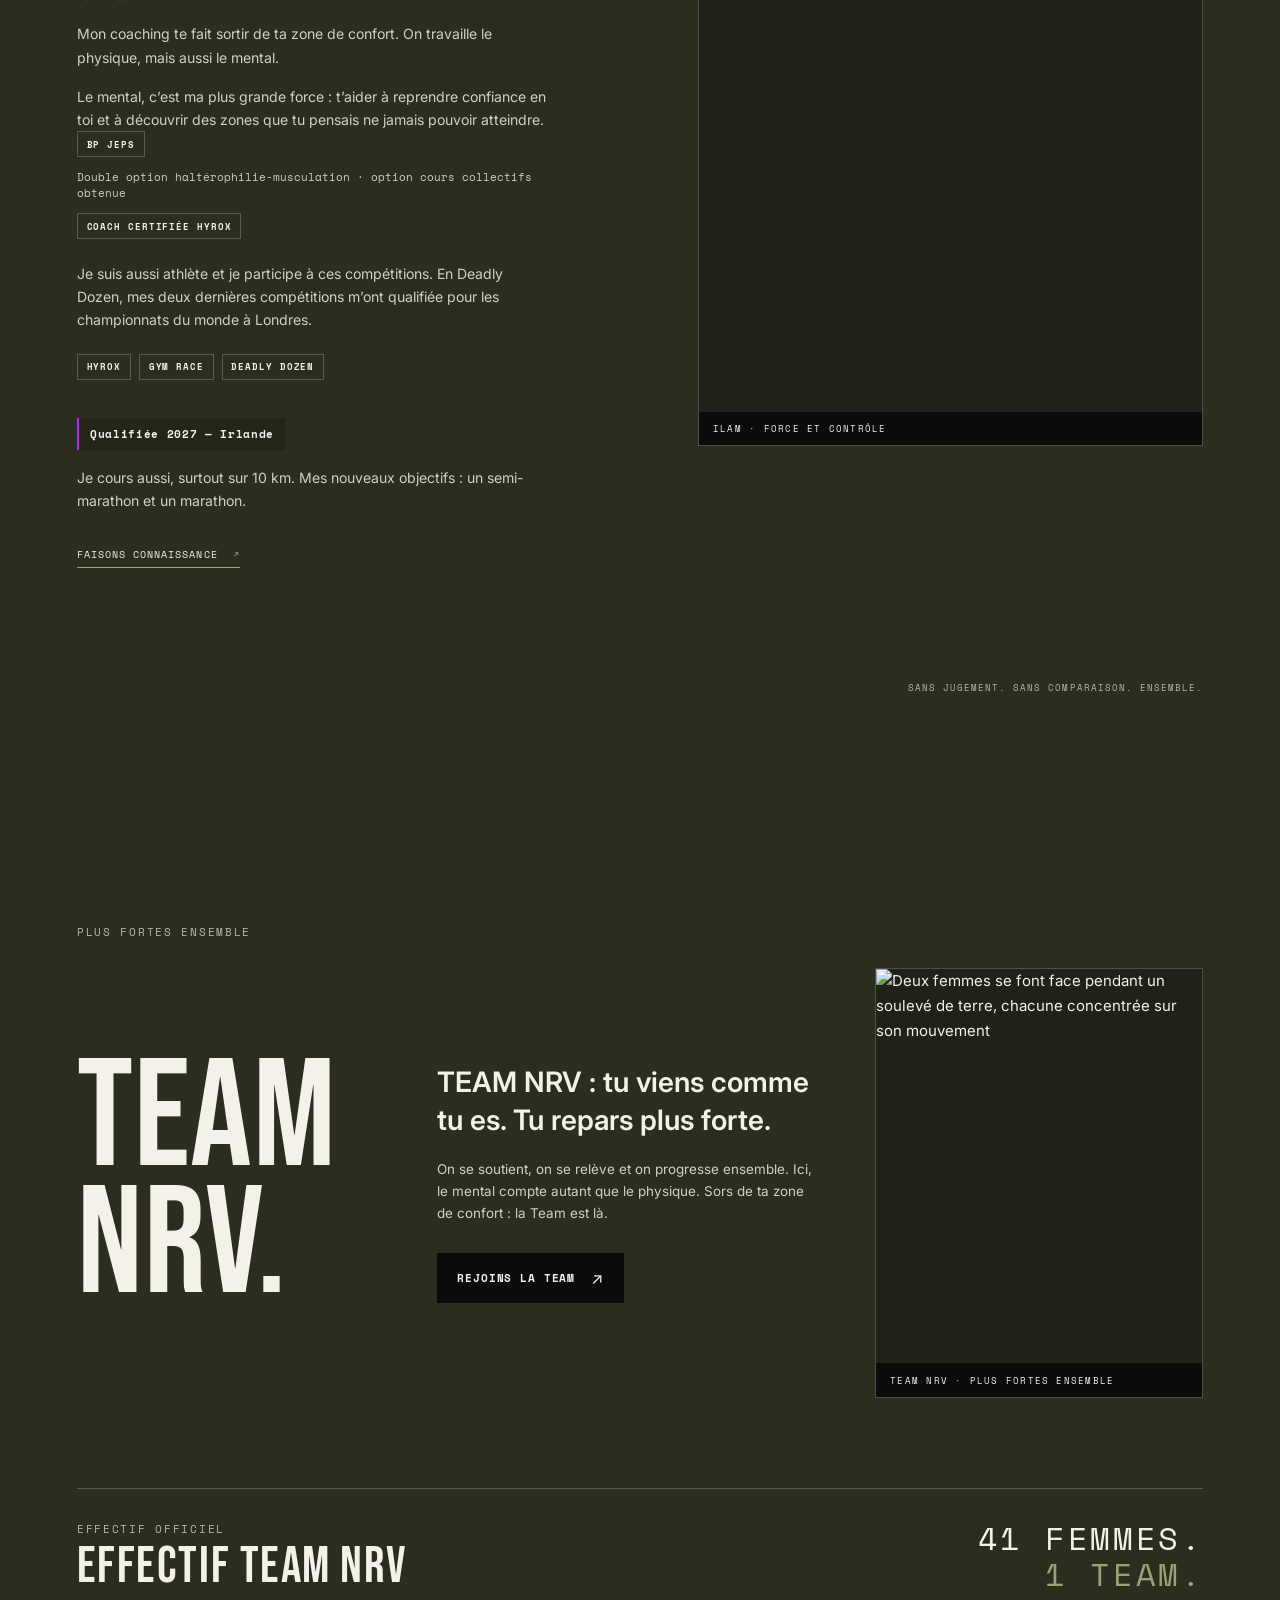
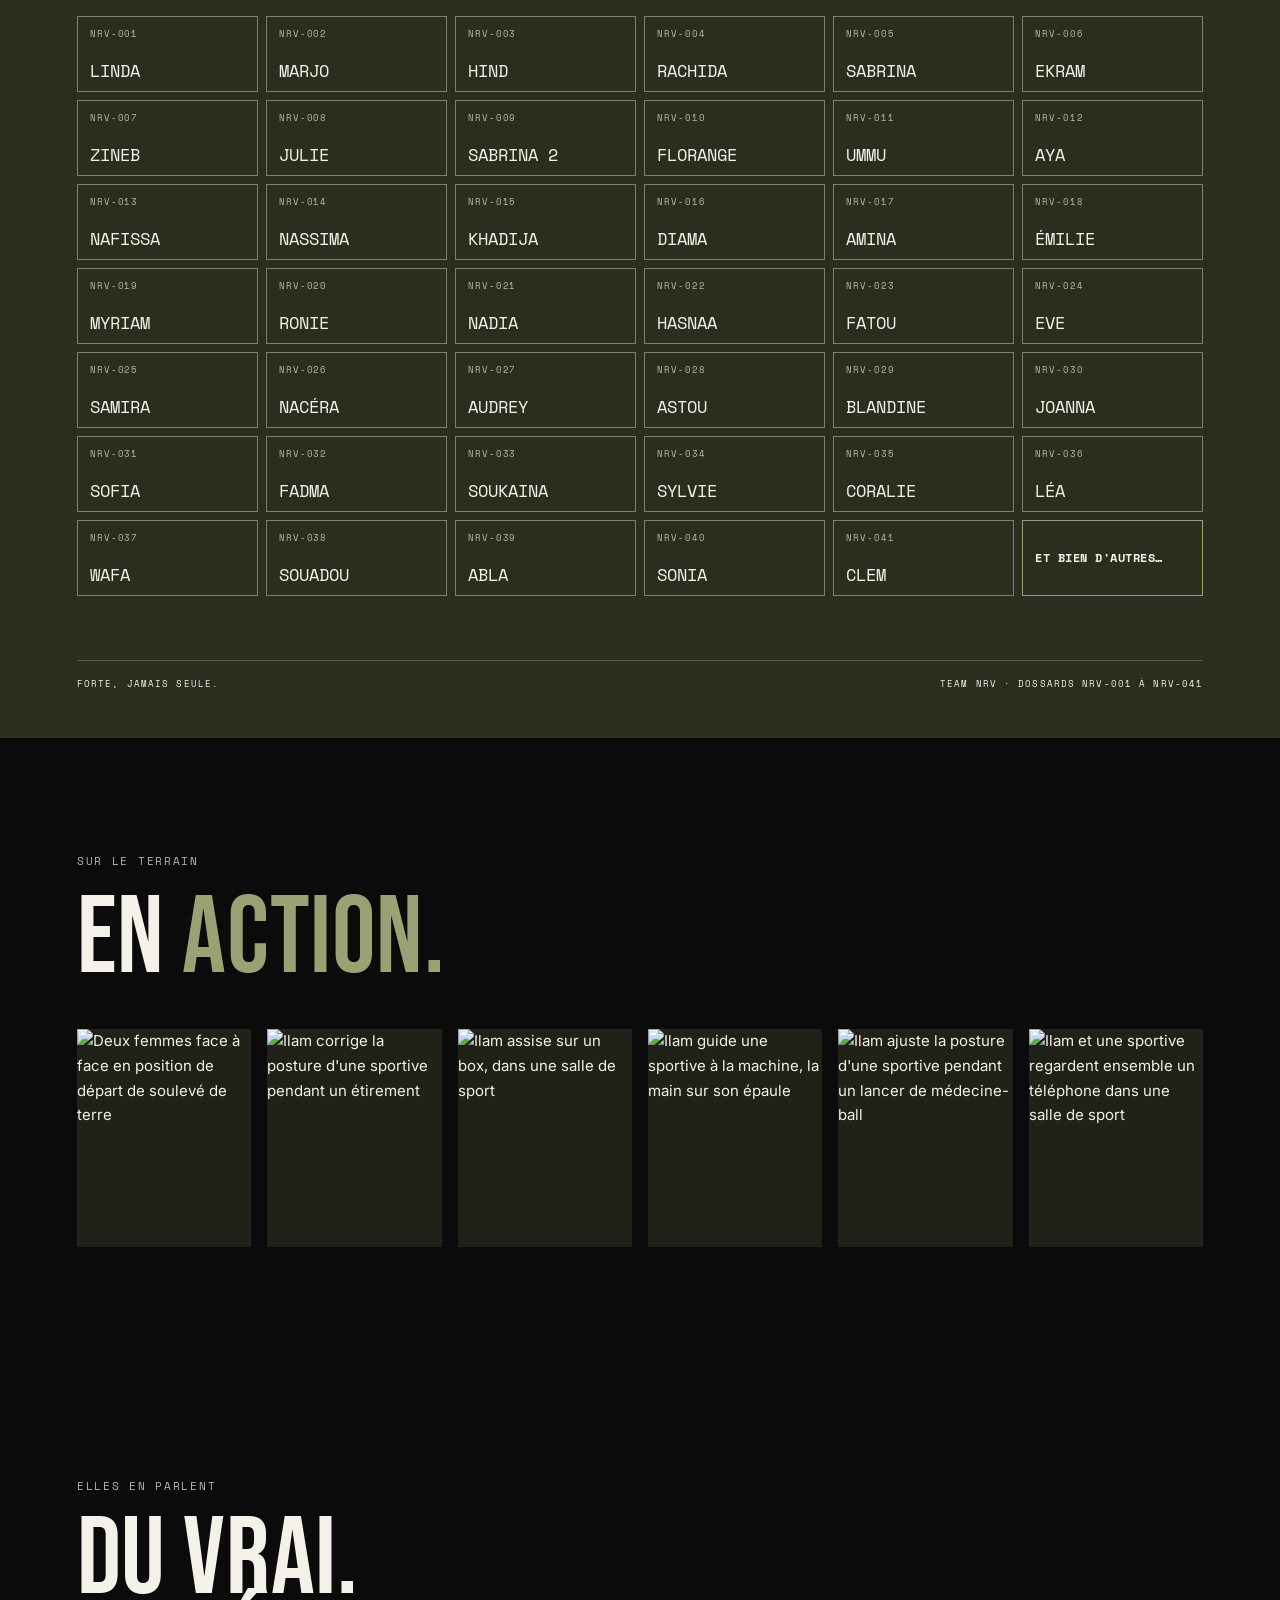
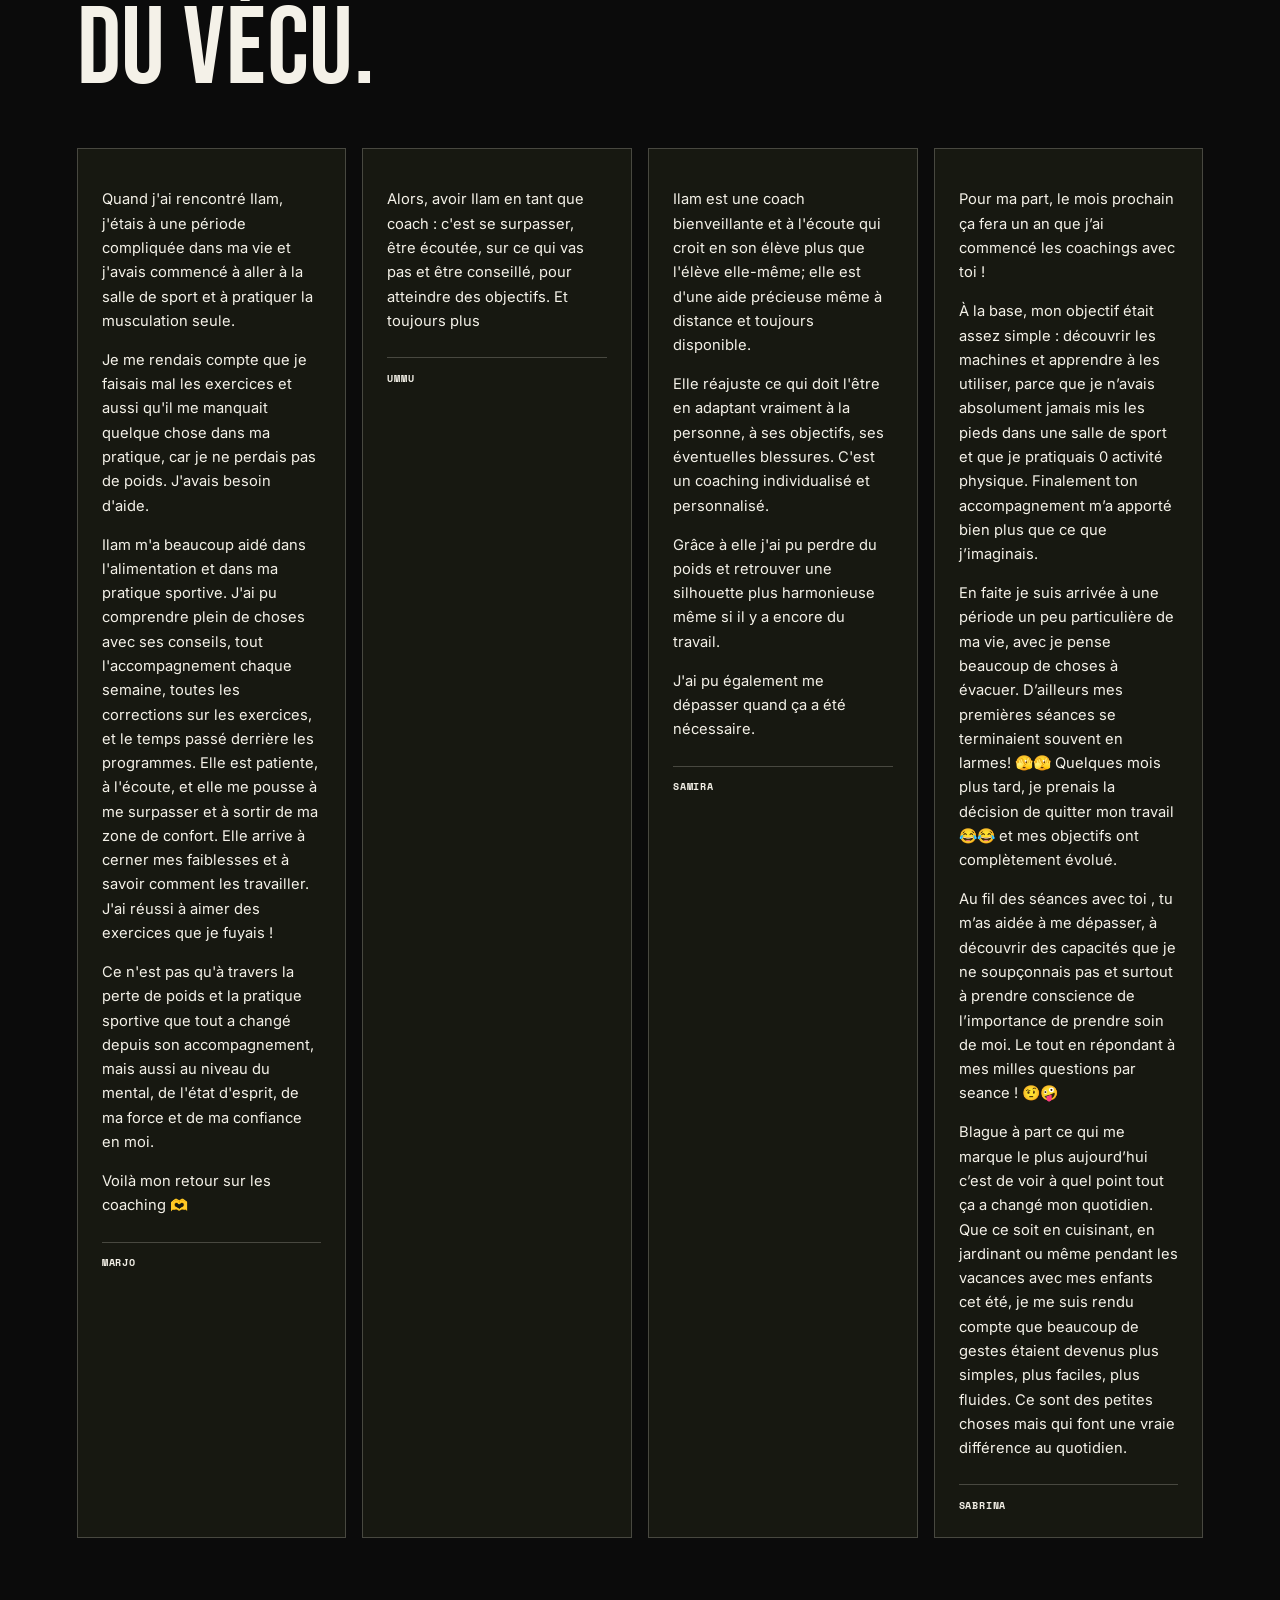
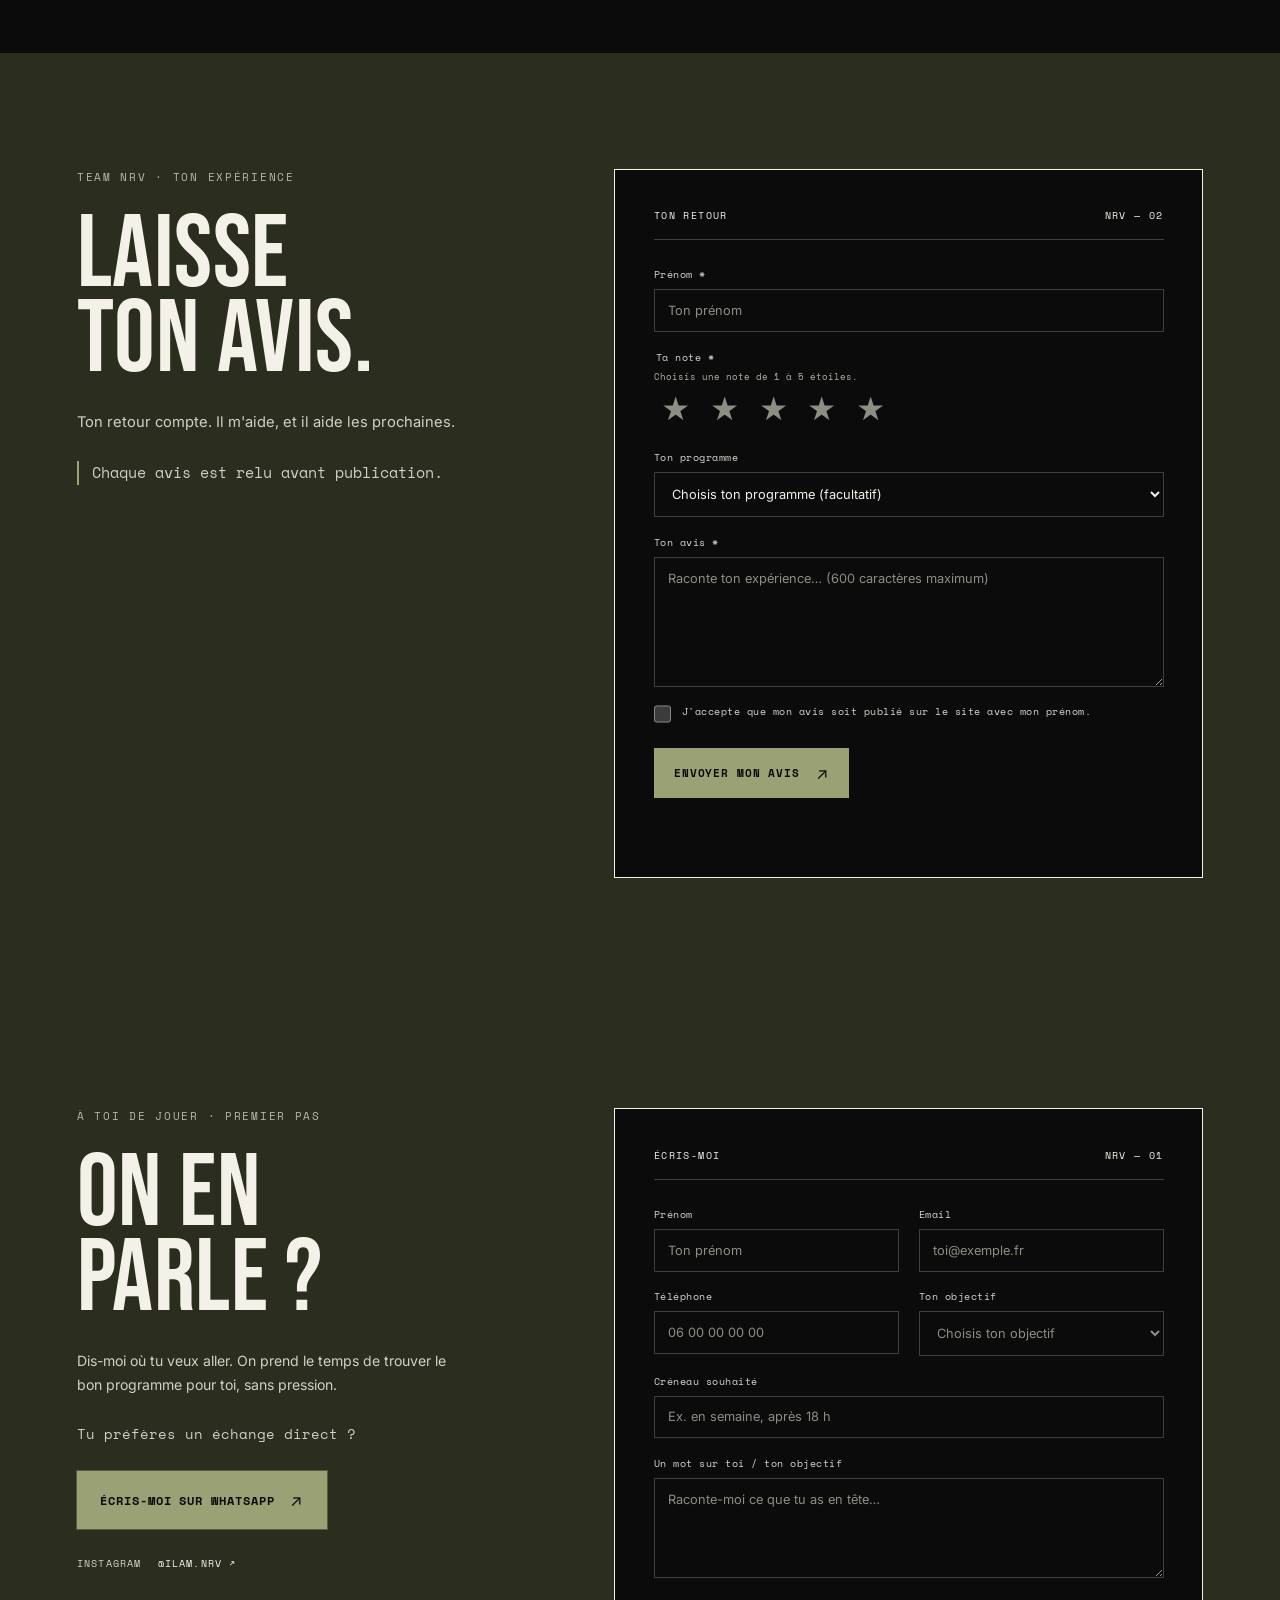
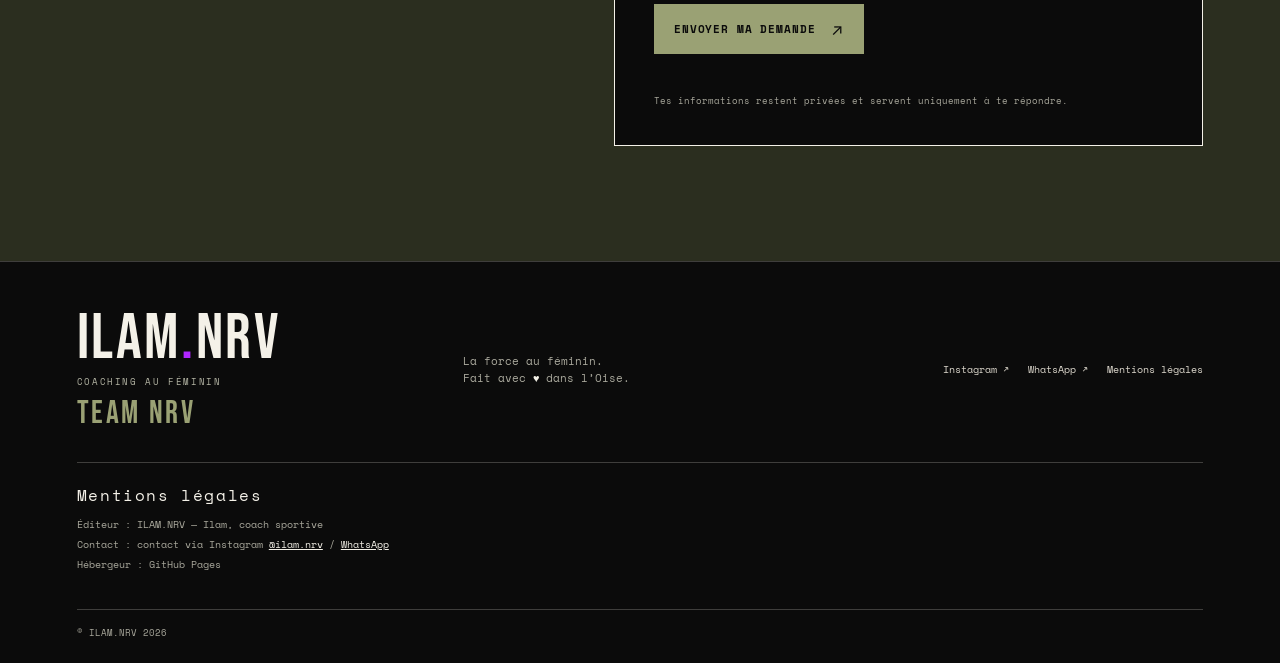
==== commit 83d01bea: "feat: add Ekklo programs link" ====
--- a/index.html
+++ b/index.html
@@ -21,6 +21,7 @@
   <link rel="stylesheet" href="avis.css?v=7">
   <link rel="stylesheet" href="galerie.css?v=7">
   <script src="script.js?v=8" defer></script>
+<script data-goatcounter="https://ilamnrv.goatcounter.com/count" async src="//gc.zgo.at/count.js"></script>
 </head>
 <body>
   <a class="skip-link" href="#main">Aller au contenu</a>
@@ -106,6 +107,7 @@
           <a class="button button-outline" href="#contact" data-program="Hyrox">Je me lance <span aria-hidden="true">↗</span></a>
         </article>
       </div>
+      <p style="max-width:1270px;margin:2rem auto 0;"><a class="text-link" href="https://find.ekklo.com/coachs/ilam-nrv?utm_campaign=bouton-programmes&utm_medium=website&utm_source=ilamnrv.fr" target="_blank" rel="noopener noreferrer">Voir tous mes programmes sur Ekklo <span aria-hidden="true">↗</span></a></p>
       
     </section>
 
